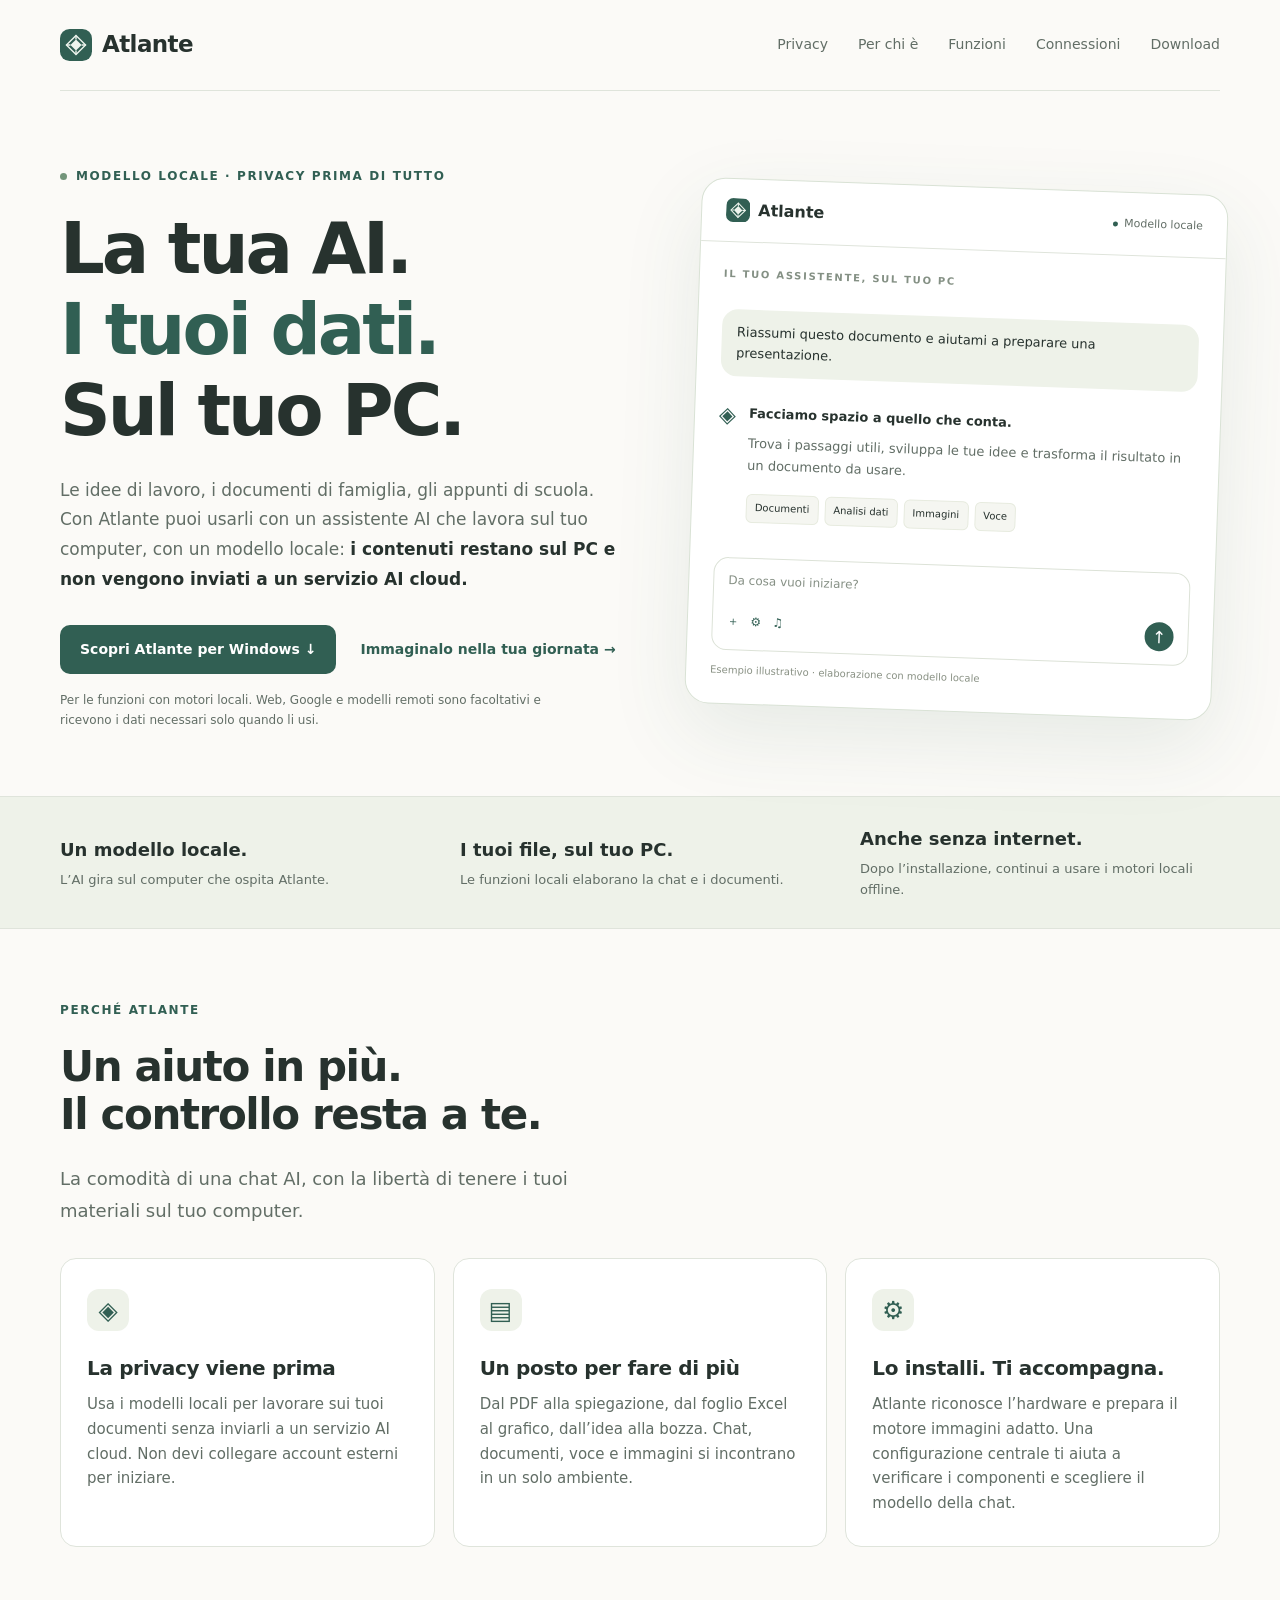
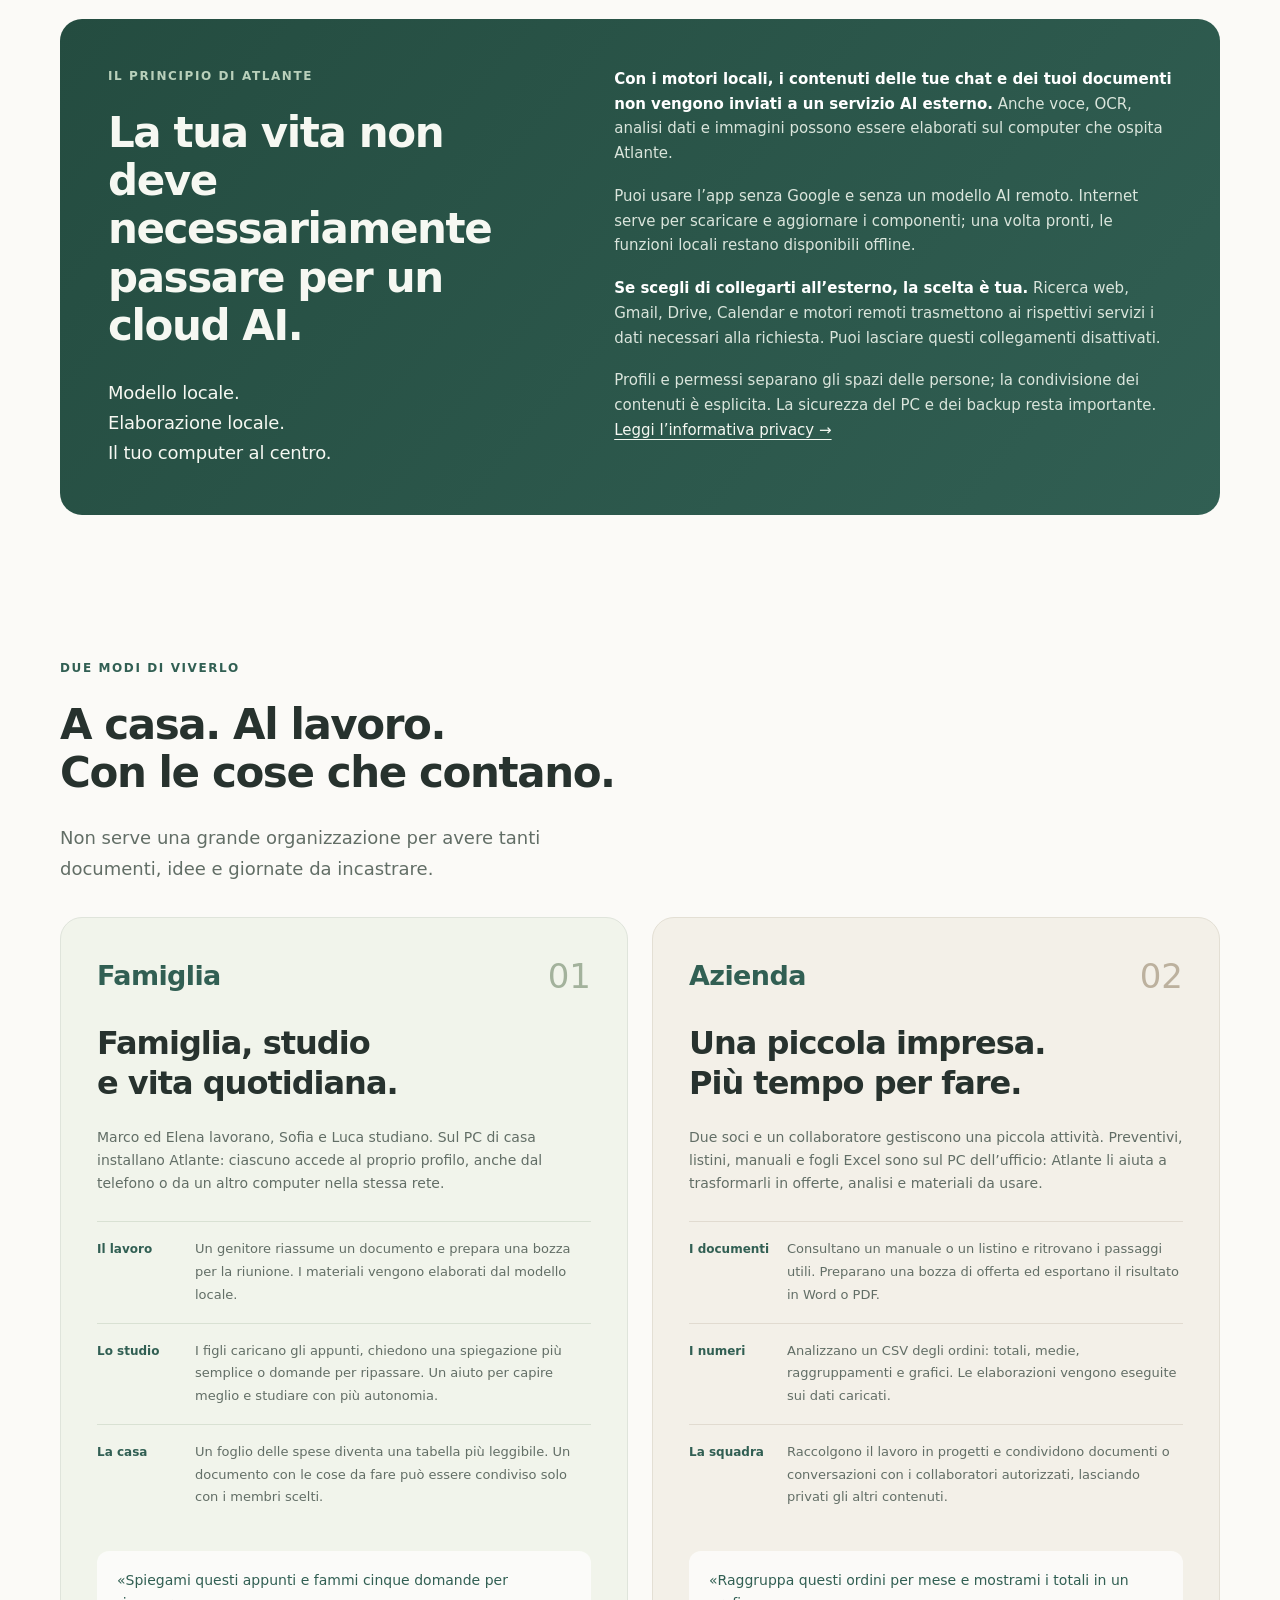
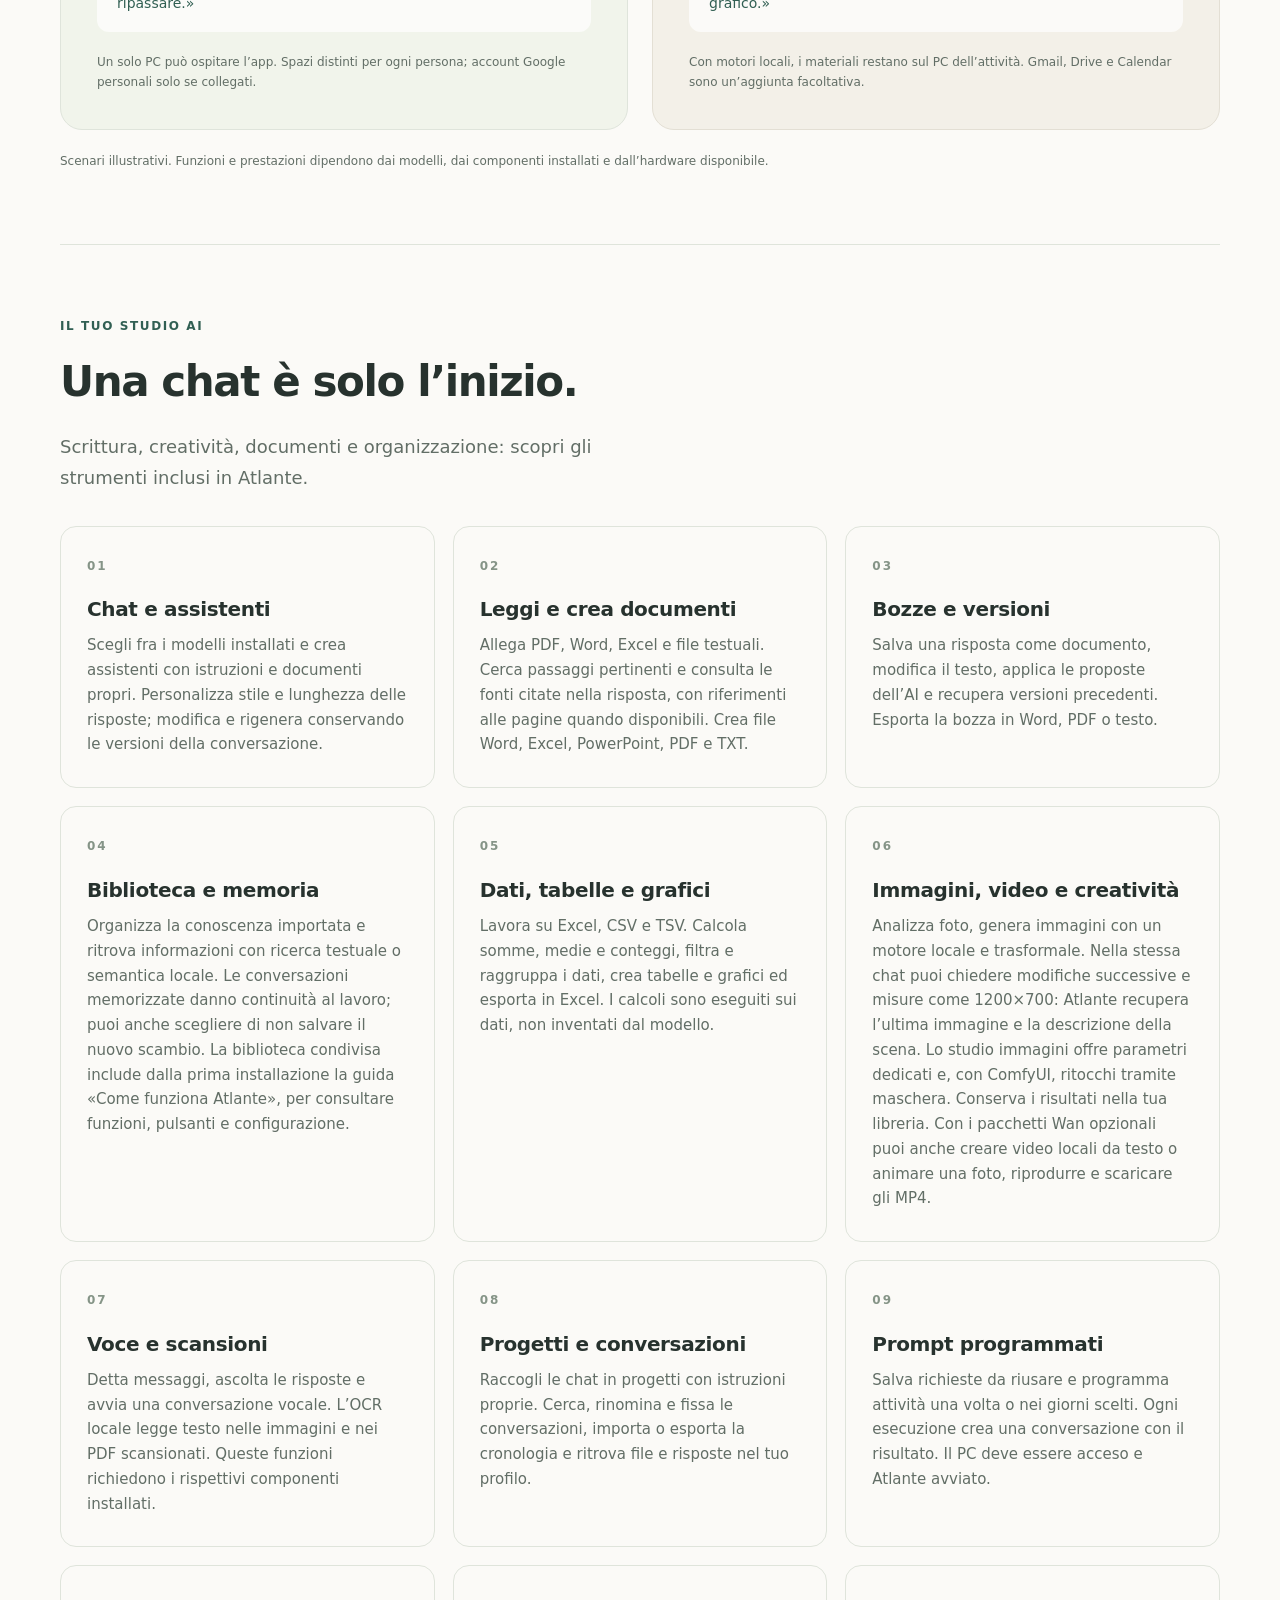
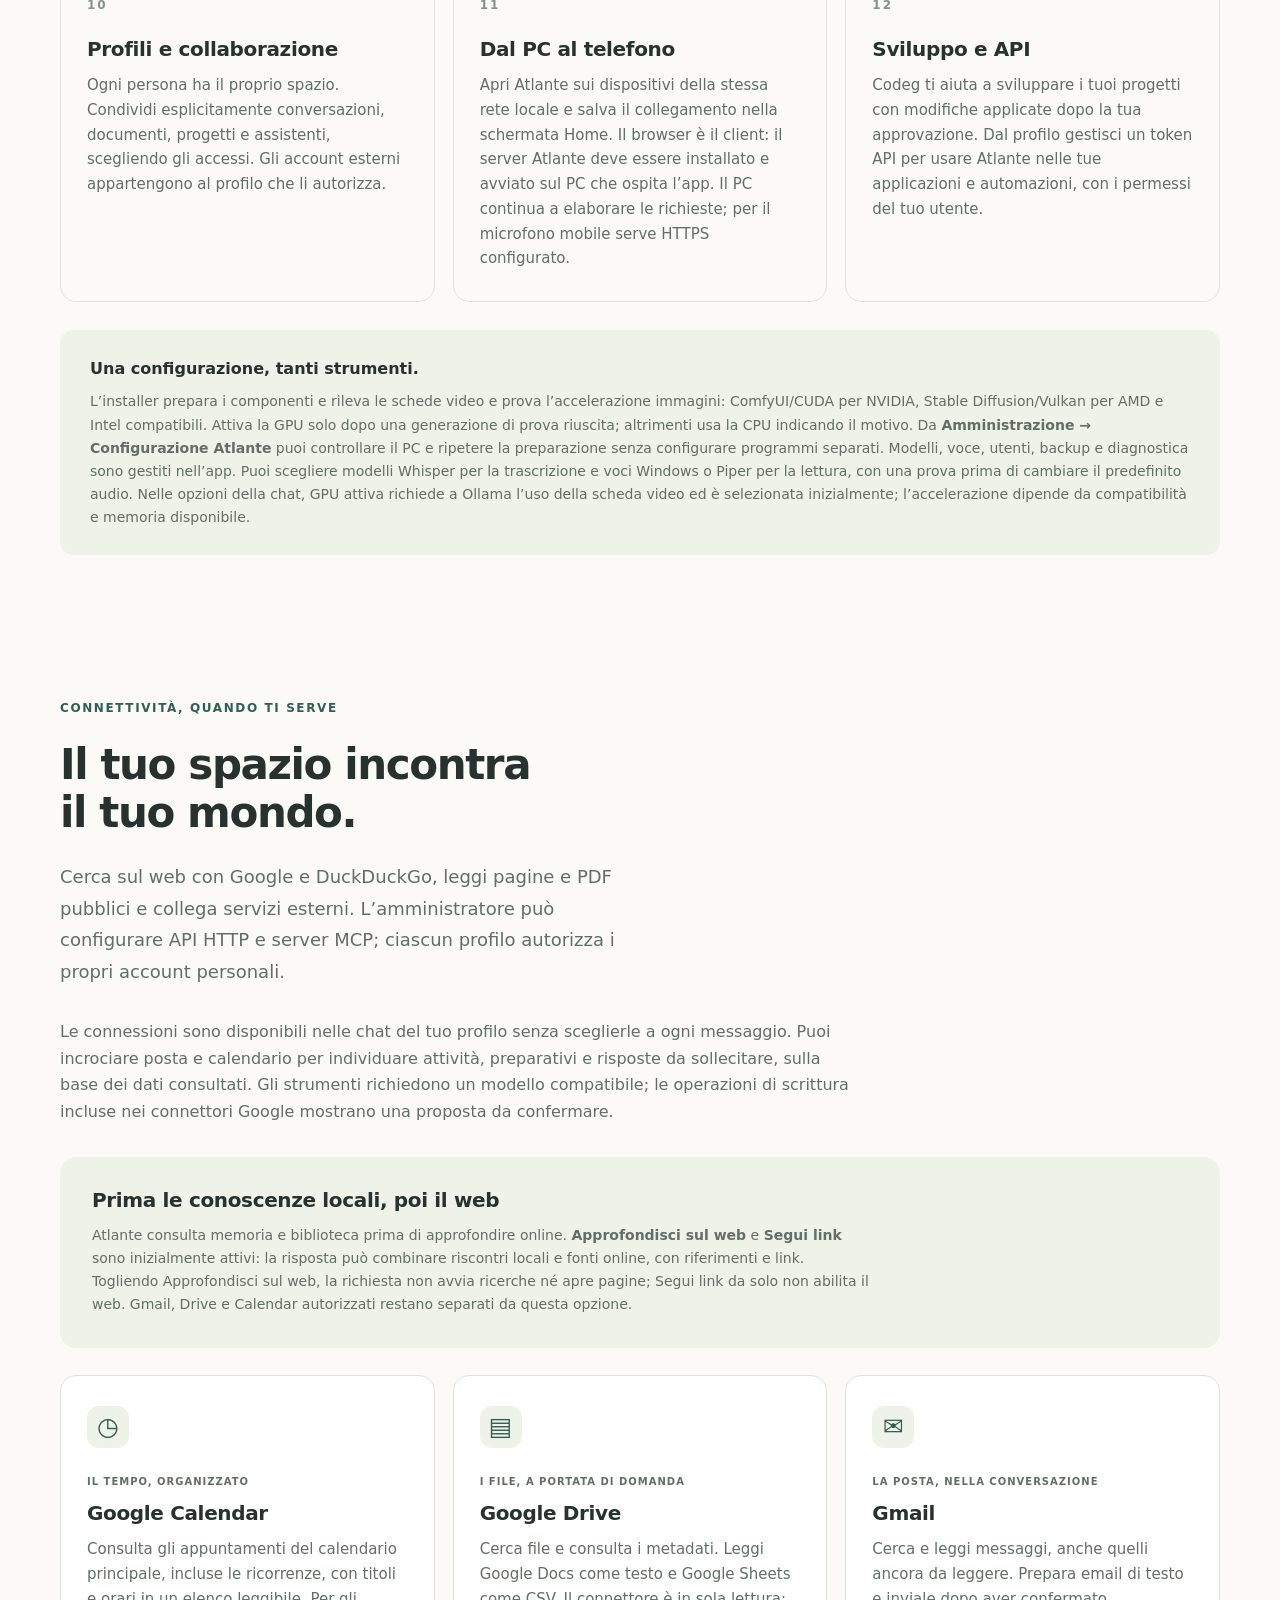
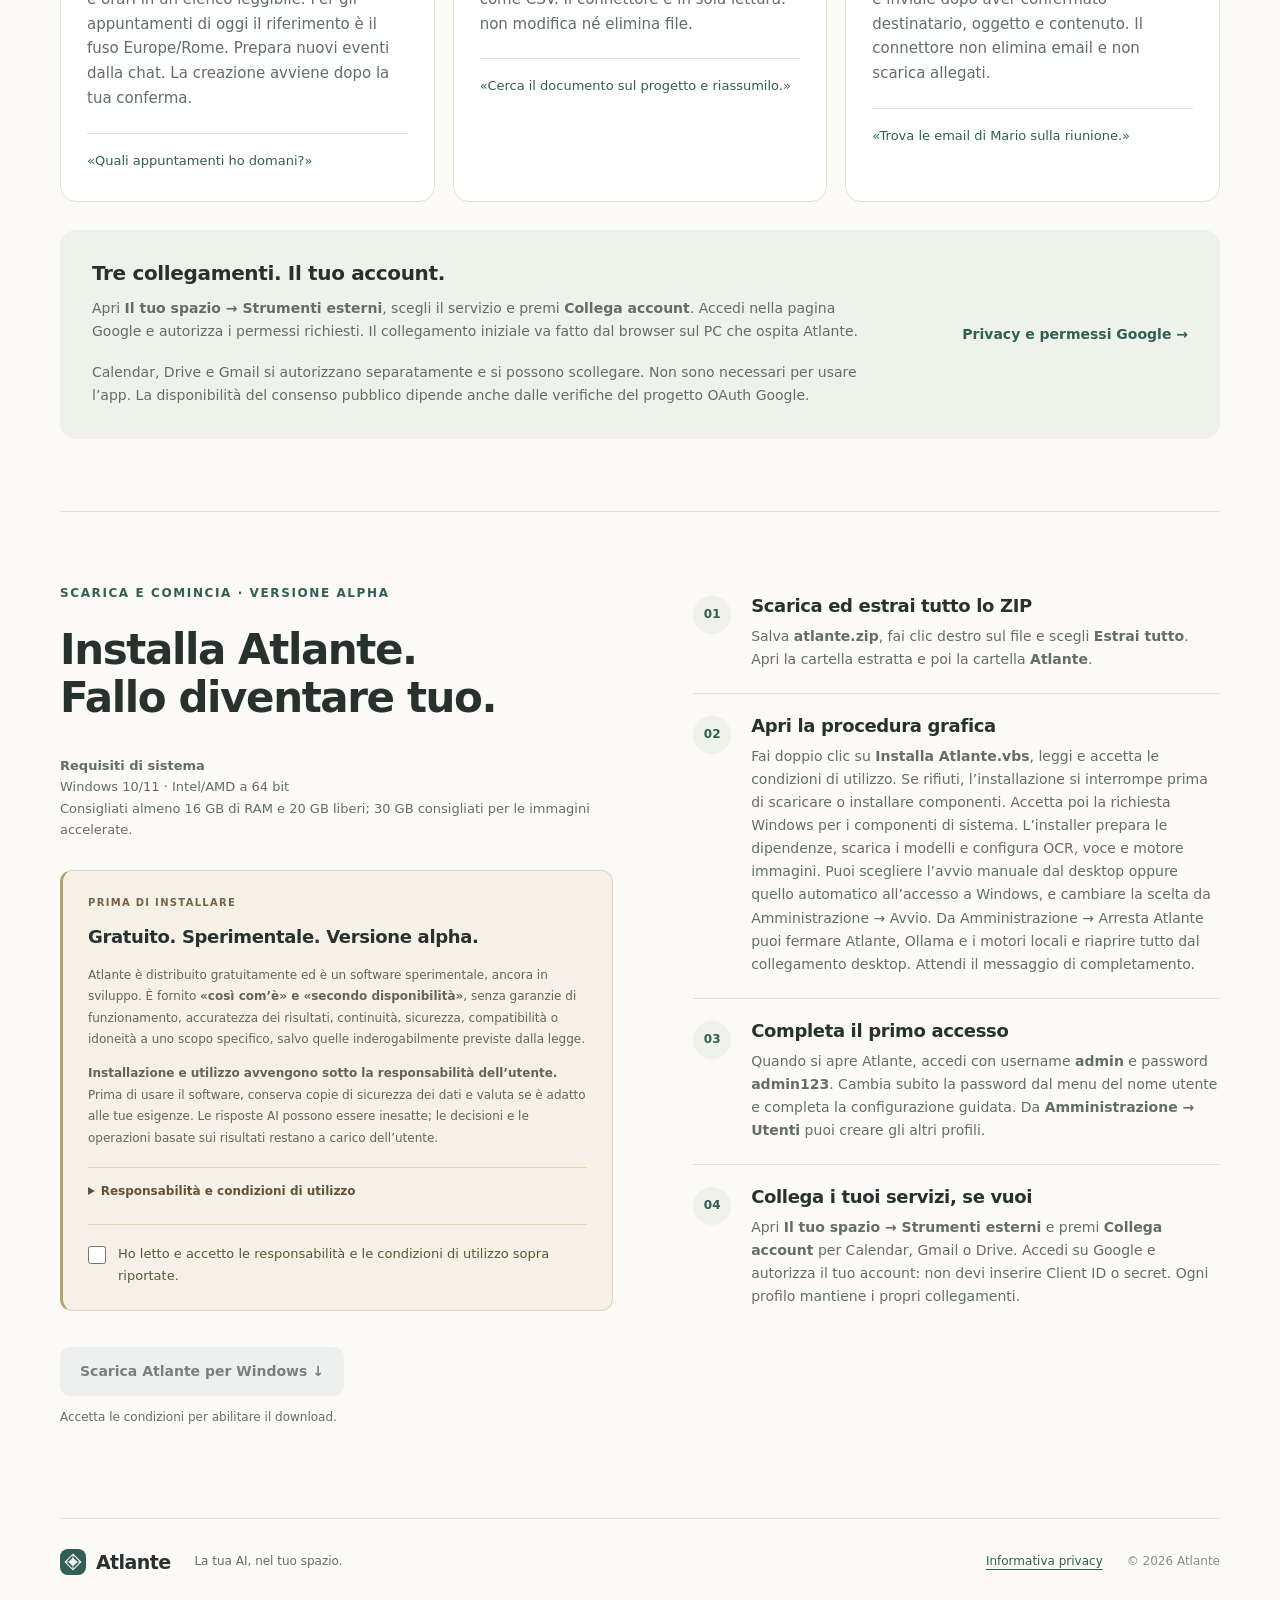
==== index.html @ e5a583cd "corrette frasi" ====
<!doctype html>
<html lang="it"><head><meta charset="utf-8"><meta name="viewport" content="width=device-width,initial-scale=1"><meta name="description" content="Atlante: la tua AI locale, con la privacy al primo posto. Documenti, studio e lavoro sul tuo PC, per la famiglia e la microimpresa. Scarica la versione alpha per Windows."><meta name="theme-color" content="#315f53"><title>Atlante — AI locale. Privacy prima di tutto.</title><link rel="icon" href="assets/mark.svg" type="image/svg+xml"><link rel="stylesheet" href="assets/style.css"><link rel="stylesheet" href="assets/landing.css"></head>
<body><a class="skip" href="#contenuto">Vai al contenuto</a>
<header class="header wrap landing-header"><a class="brand" href="index.html"><img src="assets/mark.svg" alt="" width="32" height="32">Atlante</a><nav aria-label="Navigazione principale"><a href="#locale">Privacy</a><a href="#quotidiano">Per chi è</a><a href="#funzioni">Funzioni</a><a href="#connessioni">Connessioni</a><a href="#inizia">Download</a></nav></header>
<main id="contenuto">
<section class="hero wrap privacy-hero"><div><p class="eyebrow"><span class="dot"></span> Modello locale · Privacy prima di tutto</p><h1>La tua AI.<br><span>I tuoi dati.</span><br>Sul tuo PC.</h1><p class="lead">Le idee di lavoro, i documenti di famiglia, gli appunti di scuola. Con Atlante puoi usarli con un assistente AI che lavora sul tuo computer, con un modello locale: <strong>i contenuti restano sul PC e non vengono inviati a un servizio AI cloud.</strong></p><div class="actions"><a class="button" href="#inizia">Scopri Atlante per Windows ↓</a><a class="text-link" href="#quotidiano">Immaginalo nella tua giornata →</a></div><p class="hero-note">Per le funzioni con motori locali. Web, Google e modelli remoti sono facoltativi e ricevono i dati necessari solo quando li usi.</p></div><div class="preview" aria-label="Esempio illustrativo della schermata di chat di Atlante"><div class="preview-head"><span class="preview-brand"><img src="assets/mark.svg" alt="" width="24" height="24"> Atlante</span><span class="local"><i></i> Modello locale</span></div><div class="preview-body"><p class="preview-label">IL TUO ASSISTENTE, SUL TUO PC</p><div class="preview-user">Riassumi questo documento e aiutami a preparare una presentazione.</div><div class="preview-answer"><span class="answer-mark" aria-hidden="true">◈</span><div><strong>Facciamo spazio a quello che conta.</strong><p>Trova i passaggi utili, sviluppa le tue idee e trasforma il risultato in un documento da usare.</p><div class="preview-tags"><span>Documenti</span><span>Analisi dati</span><span>Immagini</span><span>Voce</span></div></div></div><div class="preview-composer"><span>Da cosa vuoi iniziare?</span><div><span aria-hidden="true">＋ &nbsp; ⚙ &nbsp; ♫</span><span class="preview-send" aria-hidden="true">↑</span></div></div><p class="preview-caption">Esempio illustrativo · elaborazione con modello locale</p></div></div></section>
<section class="intro-strip privacy-strip"><div class="wrap"><div><strong>Un modello locale.</strong><p>L’AI gira sul computer che ospita Atlante.</p></div><div><strong>I tuoi file, sul tuo PC.</strong><p>Le funzioni locali elaborano la chat e i documenti.</p></div><div><strong>Anche senza internet.</strong><p>Dopo l’installazione, continui a usare i motori locali offline.</p></div></div></section>
<section id="perche" class="section wrap"><div class="section-heading"><p class="eyebrow">Perché Atlante</p><h2>Un aiuto in più.<br>Il controllo resta a te.</h2><p class="lead">La comodità di una chat AI, con la libertà di tenere i tuoi materiali sul tuo computer.</p></div><div class="cards"><article class="card"><span class="card-icon" aria-hidden="true">◈</span><h3>La privacy viene prima</h3><p>Usa i modelli locali per lavorare sui tuoi documenti senza inviarli a un servizio AI cloud. Non devi collegare account esterni per iniziare.</p></article><article class="card"><span class="card-icon" aria-hidden="true">▤</span><h3>Un posto per fare di più</h3><p>Dal PDF alla spiegazione, dal foglio Excel al grafico, dall’idea alla bozza. Chat, documenti, voce e immagini si incontrano in un solo ambiente.</p></article><article class="card"><span class="card-icon" aria-hidden="true">⚙</span><h3>Lo installi. Ti accompagna.</h3><p>Atlante riconosce l’hardware e prepara il motore immagini adatto. Una configurazione centrale ti aiuta a verificare i componenti e scegliere il modello della chat.</p></article></div></section>
<section id="locale" class="section wrap privacy-section"><div class="how-panel"><div><p class="eyebrow">Il principio di Atlante</p><h2>La tua vita non deve necessariamente passare per un cloud AI.</h2><p class="privacy-manifesto">Modello locale.<br>Elaborazione locale.<br>Il tuo computer al centro.</p></div><div><p><strong>Con i motori locali, i contenuti delle tue chat e dei tuoi documenti non vengono inviati a un servizio AI esterno.</strong> Anche voce, OCR, analisi dati e immagini possono essere elaborati sul computer che ospita Atlante.</p><p>Puoi usare l’app senza Google e senza un modello AI remoto. Internet serve per scaricare e aggiornare i componenti; una volta pronti, le funzioni locali restano disponibili offline.</p><p><strong>Se scegli di collegarti all’esterno, la scelta è tua.</strong> Ricerca web, Gmail, Drive, Calendar e motori remoti trasmettono ai rispettivi servizi i dati necessari alla richiesta. Puoi lasciare questi collegamenti disattivati.</p><p>Profili e permessi separano gli spazi delle persone; la condivisione dei contenuti è esplicita. La sicurezza del PC e dei backup resta importante. <a href="privacy.html">Leggi l’informativa privacy →</a></p></div></div></section>
<section id="quotidiano" class="section wrap use-cases"><div class="section-heading"><p class="eyebrow">Due modi di viverlo</p><h2>A casa. Al lavoro.<br>Con le cose che contano.</h2><p class="lead">Non serve una grande organizzazione per avere tanti documenti, idee e giornate da incastrare.</p></div><div class="story-grid"><article class="story-card family-story"><div class="story-top"><span class="story-label">Famiglia</span><span class="story-number" aria-hidden="true">01</span></div><h3>Famiglia, studio<br>e vita quotidiana.</h3><p>Marco ed Elena lavorano, Sofia e Luca studiano. Sul PC di casa installano Atlante: ciascuno accede al proprio profilo, anche dal telefono o da un altro computer nella stessa rete.</p><ol class="story-steps"><li><span>Il lavoro</span><p>Un genitore riassume un documento e prepara una bozza per la riunione. I materiali vengono elaborati dal modello locale.</p></li><li><span>Lo studio</span><p>I figli caricano gli appunti, chiedono una spiegazione più semplice o domande per ripassare. Un aiuto per capire meglio e studiare con più autonomia.</p></li><li><span>La casa</span><p>Un foglio delle spese diventa una tabella più leggibile. Un documento con le cose da fare può essere condiviso solo con i membri scelti.</p></li></ol><div class="story-prompt">«Spiegami questi appunti e fammi cinque domande per ripassare.»</div><p class="story-footnote">Un solo PC può ospitare l’app. Spazi distinti per ogni persona; account Google personali solo se collegati.</p></article><article class="story-card business-story"><div class="story-top"><span class="story-label">Azienda</span><span class="story-number" aria-hidden="true">02</span></div><h3>Una piccola impresa.<br>Più tempo per fare.</h3><p>Due soci e un collaboratore gestiscono una piccola attività. Preventivi, listini, manuali e fogli Excel sono sul PC dell’ufficio: Atlante li aiuta a trasformarli in offerte, analisi e materiali da usare.</p><ol class="story-steps"><li><span>I documenti</span><p>Consultano un manuale o un listino e ritrovano i passaggi utili. Preparano una bozza di offerta ed esportano il risultato in Word o PDF.</p></li><li><span>I numeri</span><p>Analizzano un CSV degli ordini: totali, medie, raggruppamenti e grafici. Le elaborazioni vengono eseguite sui dati caricati.</p></li><li><span>La squadra</span><p>Raccolgono il lavoro in progetti e condividono documenti o conversazioni con i collaboratori autorizzati, lasciando privati gli altri contenuti.</p></li></ol><div class="story-prompt">«Raggruppa questi ordini per mese e mostrami i totali in un grafico.»</div><p class="story-footnote">Con motori locali, i materiali restano sul PC dell’attività. Gmail, Drive e Calendar sono un’aggiunta facoltativa.</p></article></div><p class="use-case-note">Scenari illustrativi. Funzioni e prestazioni dipendono dai modelli, dai componenti installati e dall’hardware disponibile.</p></section>
<section id="funzioni" class="section wrap feature-section"><div class="section-heading"><p class="eyebrow">Il tuo studio AI</p><h2>Una chat è solo l’inizio.</h2><p class="lead">Scrittura, creatività, documenti e organizzazione: scopri gli strumenti inclusi in Atlante.</p></div><div class="cards feature-grid">
<article class="card"><span class="feature-number">01</span><h3>Chat e assistenti</h3><p>Scegli fra i modelli installati e crea assistenti con istruzioni e documenti propri. Personalizza stile e lunghezza delle risposte; modifica e rigenera conservando le versioni della conversazione.</p></article>
<article class="card"><span class="feature-number">02</span><h3>Leggi e crea documenti</h3><p>Allega PDF, Word, Excel e file testuali. Cerca passaggi pertinenti e consulta le fonti citate nella risposta, con riferimenti alle pagine quando disponibili. Crea file Word, Excel, PowerPoint, PDF e TXT.</p></article>
<article class="card"><span class="feature-number">03</span><h3>Bozze e versioni</h3><p>Salva una risposta come documento, modifica il testo, applica le proposte dell’AI e recupera versioni precedenti. Esporta la bozza in Word, PDF o testo.</p></article>
<article class="card"><span class="feature-number">04</span><h3>Biblioteca e memoria</h3><p>Organizza la conoscenza importata e ritrova informazioni con ricerca testuale o semantica locale. Le conversazioni memorizzate danno continuità al lavoro; puoi anche scegliere di non salvare il nuovo scambio. La biblioteca condivisa include dalla prima installazione la guida «Come funziona Atlante», per consultare funzioni, pulsanti e configurazione.</p></article>
<article class="card"><span class="feature-number">05</span><h3>Dati, tabelle e grafici</h3><p>Lavora su Excel, CSV e TSV. Calcola somme, medie e conteggi, filtra e raggruppa i dati, crea tabelle e grafici ed esporta in Excel. I calcoli sono eseguiti sui dati, non inventati dal modello.</p></article>
<article class="card"><span class="feature-number">06</span><h3>Immagini, video e creatività</h3><p>Analizza foto, genera immagini con un motore locale e trasformale. Nella stessa chat puoi chiedere modifiche successive e misure come 1200×700: Atlante recupera l’ultima immagine e la descrizione della scena. Lo studio immagini offre parametri dedicati e, con ComfyUI, ritocchi tramite maschera. Conserva i risultati nella tua libreria. Con i pacchetti Wan opzionali puoi anche creare video locali da testo o animare una foto, riprodurre e scaricare gli MP4.</p></article>
<article class="card"><span class="feature-number">07</span><h3>Voce e scansioni</h3><p>Detta messaggi, ascolta le risposte e avvia una conversazione vocale. L’OCR locale legge testo nelle immagini e nei PDF scansionati. Queste funzioni richiedono i rispettivi componenti installati.</p></article>
<article class="card"><span class="feature-number">08</span><h3>Progetti e conversazioni</h3><p>Raccogli le chat in progetti con istruzioni proprie. Cerca, rinomina e fissa le conversazioni, importa o esporta la cronologia e ritrova file e risposte nel tuo profilo.</p></article>
<article class="card"><span class="feature-number">09</span><h3>Prompt programmati</h3><p>Salva richieste da riusare e programma attività una volta o nei giorni scelti. Ogni esecuzione crea una conversazione con il risultato. Il PC deve essere acceso e Atlante avviato.</p></article>
<article class="card"><span class="feature-number">10</span><h3>Profili e collaborazione</h3><p>Ogni persona ha il proprio spazio. Condividi esplicitamente conversazioni, documenti, progetti e assistenti, scegliendo gli accessi. Gli account esterni appartengono al profilo che li autorizza.</p></article>
<article class="card"><span class="feature-number">11</span><h3>Dal PC al telefono</h3><p>Apri Atlante sui dispositivi della stessa rete locale e salva il collegamento nella schermata Home. Il browser è il client: il server Atlante deve essere installato e avviato sul PC che ospita l’app. Il PC continua a elaborare le richieste; per il microfono mobile serve HTTPS configurato.</p></article>
<article class="card"><span class="feature-number">12</span><h3>Sviluppo e API</h3><p>Codeg ti aiuta a sviluppare i tuoi progetti con modifiche applicate dopo la tua approvazione. Dal profilo gestisci un token API per usare Atlante nelle tue applicazioni e automazioni, con i permessi del tuo utente.</p></article>
</div><div class="feature-note"><strong>Una configurazione, tanti strumenti.</strong><p>L’installer prepara i componenti e rileva le schede video e prova l’accelerazione immagini: ComfyUI/CUDA per NVIDIA, Stable Diffusion/Vulkan per AMD e Intel compatibili. Attiva la GPU solo dopo una generazione di prova riuscita; altrimenti usa la CPU indicando il motivo. Da <strong>Amministrazione → Configurazione Atlante</strong> puoi controllare il PC e ripetere la preparazione senza configurare programmi separati. Modelli, voce, utenti, backup e diagnostica sono gestiti nell’app. Puoi scegliere modelli Whisper per la trascrizione e voci Windows o Piper per la lettura, con una prova prima di cambiare il predefinito audio. Nelle opzioni della chat, GPU attiva richiede a Ollama l’uso della scheda video ed è selezionata inizialmente; l’accelerazione dipende da compatibilità e memoria disponibile.</p></div></section>

<section id="connessioni" class="section wrap"><div class="section-heading"><p class="eyebrow">Connettività, quando ti serve</p><h2>Il tuo spazio incontra<br>il tuo mondo.</h2><p class="lead">Cerca sul web con Google e DuckDuckGo, leggi pagine e PDF pubblici e collega servizi esterni. L’amministratore può configurare API HTTP e server MCP; ciascun profilo autorizza i propri account personali.</p></div><p class="connection-intro">Le connessioni sono disponibili nelle chat del tuo profilo senza sceglierle a ogni messaggio. Puoi incrociare posta e calendario per individuare attività, preparativi e risposte da sollecitare, sulla base dei dati consultati. Gli strumenti richiedono un modello compatibile; le operazioni di scrittura incluse nei connettori Google mostrano una proposta da confermare.</p><div class="connect-panel"><div><h3>Prima le conoscenze locali, poi il web</h3><p>Atlante consulta memoria e biblioteca prima di approfondire online. <strong>Approfondisci sul web</strong> e <strong>Segui link</strong> sono inizialmente attivi: la risposta può combinare riscontri locali e fonti online, con riferimenti e link. Togliendo Approfondisci sul web, la richiesta non avvia ricerche né apre pagine; Segui link da solo non abilita il web. Gmail, Drive e Calendar autorizzati restano separati da questa opzione.</p></div></div>
<br/>

<div id="google" class="cards google-cards">
<article id="calendar" class="card"><span class="card-icon" aria-hidden="true">◷</span><p class="eyebrow">Il tempo, organizzato</p><h3>Google Calendar</h3><p>Consulta gli appuntamenti del calendario principale, incluse le ricorrenze, con titoli e orari in un elenco leggibile. Per gli appuntamenti di oggi il riferimento è il fuso Europe/Rome. Prepara nuovi eventi dalla chat. La creazione avviene dopo la tua conferma.</p><div class="example">«Quali appuntamenti ho domani?»</div></article>
<article class="card"><span class="card-icon" aria-hidden="true">▤</span><p class="eyebrow">I file, a portata di domanda</p><h3>Google Drive</h3><p>Cerca file e consulta i metadati. Leggi Google Docs come testo e Google Sheets come CSV. Il connettore è in sola lettura: non modifica né elimina file.</p><div class="example">«Cerca il documento sul progetto e riassumilo.»</div></article>
<article class="card"><span class="card-icon" aria-hidden="true">✉</span><p class="eyebrow">La posta, nella conversazione</p><h3>Gmail</h3><p>Cerca e leggi messaggi, anche quelli ancora da leggere. Prepara email di testo e inviale dopo aver confermato destinatario, oggetto e contenuto. Il connettore non elimina email e non scarica allegati.</p><div class="example">«Trova le email di Mario sulla riunione.»</div></article>
</div><div class="connect-panel"><div><h3>Tre collegamenti. Il tuo account.</h3><p>Apri <strong>Il tuo spazio → Strumenti esterni</strong>, scegli il servizio e premi <strong>Collega account</strong>. Accedi nella pagina Google e autorizza i permessi richiesti. Il collegamento iniziale va fatto dal browser sul PC che ospita Atlante.</p><p>Calendar, Drive e Gmail si autorizzano separatamente e si possono scollegare. Non sono necessari per usare l’app. La disponibilità del consenso pubblico dipende anche dalle verifiche del progetto OAuth Google.</p></div><a class="text-link" href="privacy.html#google">Privacy e permessi Google →</a></div></section>
<section id="inizia" class="section wrap calendar-section"><div><p class="eyebrow">Scarica e comincia · Versione alpha</p><h2>Installa Atlante.<br>Fallo diventare tuo.</h2><p class="download-details"><strong>Requisiti di sistema</strong><br>Windows 10/11 · Intel/AMD a 64 bit<br>Consigliati almeno 16 GB di RAM e 20 GB liberi; 30 GB consigliati per le immagini accelerate.</p><aside class="alpha-notice" aria-labelledby="alpha-title"><p class="alpha-label">Prima di installare</p><h3 id="alpha-title">Gratuito. Sperimentale. Versione alpha.</h3><p>Atlante è distribuito gratuitamente ed è un software sperimentale, ancora in sviluppo. È fornito <strong>«così com’è» e «secondo disponibilità»</strong>, senza garanzie di funzionamento, accuratezza dei risultati, continuità, sicurezza, compatibilità o idoneità a uno scopo specifico, salvo quelle inderogabilmente previste dalla legge.</p><p><strong>Installazione e utilizzo avvengono sotto la responsabilità dell’utente.</strong> Prima di usare il software, conserva copie di sicurezza dei dati e valuta se è adatto alle tue esigenze. Le risposte AI possono essere inesatte; le decisioni e le operazioni basate sui risultati restano a carico dell’utente.</p><details class="alpha-details"><summary>Responsabilità e condizioni di utilizzo</summary><p><strong>Limitazione di responsabilità.</strong> Nella misura massima consentita dalla normativa applicabile, lo sviluppatore esclude ogni responsabilità per danni diretti o indiretti, perdita o corruzione di dati, mancati guadagni, interruzioni dell’attività, indisponibilità dei servizi o altre conseguenze derivanti dall’installazione, dall’uso o dall’impossibilità di utilizzare Atlante, dai risultati generati o dalle operazioni eseguite tramite i servizi collegati.</p><p><strong>Uso e supervisione.</strong> L’utente è responsabile della configurazione del proprio computer, della protezione degli accessi, dei backup, dei dati caricati, delle autorizzazioni concesse e della liceità degli utilizzi. Atlante non sostituisce un professionista e non è progettato per impieghi nei quali un errore possa compromettere la salute, l’incolumità o la sicurezza delle persone. Le operazioni su dati o account esterni devono essere autorizzate dall’utente avente diritto.</p><p><strong>Servizi e componenti esterni.</strong> Modelli AI, librerie e servizi di terzi sono soggetti alle rispettive licenze, condizioni e politiche. Lo sviluppatore non garantisce la loro disponibilità, correttezza o permanenza e non controlla modifiche, limitazioni o interruzioni introdotte dai rispettivi fornitori.</p><p><strong>Assistenza e aggiornamenti.</strong> La distribuzione gratuita non comporta un impegno contrattuale a fornire assistenza, manutenzione, aggiornamenti, correzioni entro termini determinati o continuità del progetto, salvo diverso accordo espresso. Non viene garantita la compatibilità delle versioni future con installazioni, configurazioni o dati precedenti.</p><p><strong>Limiti inderogabili.</strong> Le presenti esclusioni non si applicano ai casi di dolo o colpa grave dello sviluppatore, né alle responsabilità, alle garanzie e ai diritti che la legge applicabile non consente di escludere o limitare. L’eventuale inefficacia di una disposizione non estende le esclusioni oltre quanto consentito dalla legge.</p></details><label class="download-consent" for="accept-download"><input type="checkbox" id="accept-download"><span>Ho letto e accetto le responsabilità e le condizioni di utilizzo sopra riportate.</span></label></aside><div class="download-action"><a id="download-atlante" class="button" role="button" aria-disabled="true" tabindex="-1" download="atlante.zip" aria-describedby="download-hint">Scarica Atlante per Windows ↓</a><p id="download-hint" class="download-hint">Accetta le condizioni per abilitare il download.</p><noscript><p>Per abilitare il download, attiva JavaScript nel browser.</p></noscript></div></div><ol class="steps"><li><span>01</span><div><h3>Scarica ed estrai tutto lo ZIP</h3><p>Salva <strong>atlante.zip</strong>, fai clic destro sul file e scegli <strong>Estrai tutto</strong>. Apri la cartella estratta e poi la cartella <strong>Atlante</strong>.</p></div></li><li><span>02</span><div><h3>Apri la procedura grafica</h3><p>Fai doppio clic su <strong>Installa Atlante.vbs</strong>, leggi e accetta le condizioni di utilizzo. Se rifiuti, l’installazione si interrompe prima di scaricare o installare componenti. Accetta poi la richiesta Windows per i componenti di sistema. L’installer prepara le dipendenze, scarica i modelli e configura OCR, voce e motore immagini. Puoi scegliere l’avvio manuale dal desktop oppure quello automatico all’accesso a Windows, e cambiare la scelta da Amministrazione → Avvio. Da Amministrazione → Arresta Atlante puoi fermare Atlante, Ollama e i motori locali e riaprire tutto dal collegamento desktop. Attendi il messaggio di completamento.</p></div></li><li><span>03</span><div><h3>Completa il primo accesso</h3><p>Quando si apre Atlante, accedi con username <strong>admin</strong> e password <strong>admin123</strong>. Cambia subito la password dal menu del nome utente e completa la configurazione guidata. Da <strong>Amministrazione → Utenti</strong> puoi creare gli altri profili.</p></div></li><li><span>04</span><div><h3>Collega i tuoi servizi, se vuoi</h3><p>Apri <strong>Il tuo spazio → Strumenti esterni</strong> e premi <strong>Collega account</strong> per Calendar, Gmail o Drive. Accedi su Google e autorizza il tuo account: non devi inserire Client ID o secret. Ogni profilo mantiene i propri collegamenti.</p></div></li></ol></section>

</main><footer class="footer wrap"><a class="brand" href="index.html"><img src="assets/mark.svg" alt="" width="26" height="26">Atlante</a><p>La tua AI, nel tuo spazio.</p><a href="privacy.html">Informativa privacy</a><span>© 2026 Atlante</span></footer>
<script data-goatcounter="https://ggarofalo.goatcounter.com/count" async src="//gc.zgo.at/count.js"></script>
<script src="assets/download.js"></script>
</body></html>
---- assets/style.css ----
:root{color-scheme:light;--bg:#fbfaf7;--ink:#27322e;--muted:#626e66;--green:#315f53;--line:#dfe4db;--soft:#eef2e9;--white:#fff;--font:Segoe UI,system-ui,-apple-system,BlinkMacSystemFont,sans-serif}*{box-sizing:border-box}html{scroll-behavior:smooth;scroll-padding-top:24px}body{margin:0;background:var(--bg);color:var(--ink);font-family:var(--font);font-size:16px;line-height:1.65}a{color:var(--green);text-underline-offset:4px}img{max-width:100%;display:block}.wrap{width:min(1160px,calc(100% - 64px));margin-inline:auto}.header{display:flex;align-items:center;justify-content:space-between;gap:24px;padding-block:26px;border-bottom:1px solid var(--line)}.brand{display:inline-flex;align-items:center;gap:10px;color:var(--ink);font-size:23px;font-weight:650;text-decoration:none;letter-spacing:-.6px}.header nav{display:flex;align-items:center;gap:30px;flex-wrap:wrap}.header nav a{font-size:14px;text-decoration:none;color:var(--muted);padding:4px 0}.header nav a:hover,.header nav a[aria-current]{color:var(--green);text-decoration:underline}.skip{position:absolute;left:16px;top:-80px;z-index:10;padding:12px 18px;background:var(--green);color:white;border-radius:8px}.skip:focus{top:12px}a:focus-visible,button:focus-visible{outline:3px solid #8aac91;outline-offset:5px}h1,h2,h3,p{margin-top:0}h1,h2,h3{line-height:1.15}h1{font-size:clamp(42px,5.2vw,64px);font-weight:550;letter-spacing:-2.8px;margin-bottom:24px}h2{font-size:clamp(30px,3.4vw,42px);font-weight:550;letter-spacing:-1.4px;margin-bottom:24px}h3{font-size:20px;font-weight:600;letter-spacing:-.35px;margin-bottom:12px}p{margin-bottom:18px}.eyebrow{display:flex;align-items:center;gap:9px;font-size:12px;text-transform:uppercase;letter-spacing:1.6px;font-weight:650;color:var(--green);margin-bottom:22px}.dot{width:7px;height:7px;background:#73957a;border-radius:50%}.hero{display:grid;grid-template-columns:1.08fr 1fr;gap:54px;align-items:center;padding-block:88px 82px}.lead{font-size:18px;line-height:1.75;color:var(--muted);max-width:560px}.actions{display:flex;align-items:center;flex-wrap:wrap;gap:16px 24px;margin-block:30px 16px}.button{display:inline-flex;align-items:center;justify-content:center;gap:16px;min-height:48px;padding:13px 20px;border-radius:10px;background:var(--green);color:white;text-decoration:none;font-size:14px;font-weight:600;transition:background .16s}.button:hover{background:#23493e}.text-link{font-size:14px;font-weight:600;text-decoration:none;display:inline-flex;align-items:center;gap:9px;min-height:36px}.text-link:hover{text-decoration:underline}.hero-note{font-size:13px;color:var(--muted);margin-bottom:0}.preview{background:white;border:1px solid #d9e2d5;border-radius:24px;overflow:hidden;box-shadow:0 24px 70px #315f5312;transform:rotate(1deg)}.preview-head{display:flex;align-items:center;justify-content:space-between;padding:18px 24px;border-bottom:1px solid var(--line)}.preview-brand{font-size:16px;font-weight:600}.local{font-size:11px;color:var(--muted);display:flex;align-items:center;gap:6px}.local i{width:5px;height:5px;background:var(--green);border-radius:50%}.preview-body{padding:24px}.preview-label{font-size:10px;font-weight:600;letter-spacing:1.7px;color:#849084;margin-bottom:26px}.preview-user{width:fit-content;margin-left:auto;border-radius:16px;background:#eef2e9;padding:12px 15px;font-size:13px}.preview-answer{display:flex;gap:13px;margin:26px 0 35px;font-size:13px}.answer-mark{font-size:22px;line-height:1.2;color:var(--green)}.preview-answer strong{font-weight:600}.preview-answer p{margin-top:9px;color:var(--muted)}.preview-tags{display:flex;flex-wrap:wrap;gap:6px}.preview-tags span{padding:5px 8px;background:#f5f6f1;border:1px solid #e7ebdf;border-radius:6px;font-size:10px}.preview-composer{border:1px solid #dce2d7;border-radius:15px;padding:13px 14px;color:#869085;font-size:12px}.preview-composer>div{display:flex;align-items:center;justify-content:space-between;margin-top:17px;color:var(--green)}.preview-send{display:grid;place-items:center;background:var(--green);color:white;border-radius:50%;width:29px;height:29px;font-size:17px}.preview-caption{font-size:10px;margin:12px 0 0;color:#899184}.intro-strip{background:var(--soft);border-block:1px solid var(--line)}.intro-strip>.wrap{display:grid;grid-template-columns:1fr 1fr;gap:64px;padding-block:30px;align-items:center}.intro-strip p{margin:0;font-size:15px;color:var(--muted)}.intro-strip p:first-child{font-size:21px;line-height:1.5;color:var(--ink)}.intro-strip strong{font-weight:550}.section{padding-block:72px}.section-heading{max-width:650px;margin-bottom:32px}.cards{display:grid;grid-template-columns:repeat(3,1fr);gap:18px}.card{background:white;border:1px solid var(--line);border-radius:16px;padding:30px 26px}.card-icon{display:grid;place-items:center;width:42px;height:42px;background:var(--soft);color:var(--green);border-radius:12px;font-size:25px;margin-bottom:26px}.card p{font-size:15px;color:var(--muted);margin-bottom:0}.calendar-section{display:grid;grid-template-columns:1.05fr 1fr;gap:80px;border-top:1px solid var(--line)}.calendar-section>div>p:not(.eyebrow){color:var(--muted)}.steps{margin:12px 0 0;padding:0;list-style:none}.steps li{display:flex;gap:20px;padding:22px 0;border-bottom:1px solid var(--line)}.steps li:first-child{padding-top:0}.steps li:last-child{border-bottom:0}.steps li>span{flex:none;display:grid;place-items:center;align-self:flex-start;width:38px;height:38px;border-radius:50%;background:var(--soft);color:var(--green);font-size:12px;font-weight:600}.steps h3{font-size:18px;margin-bottom:8px}.steps p{font-size:14px;color:var(--muted);margin:0}.how-panel{display:grid;grid-template-columns:1fr 1.25fr;gap:70px;background:var(--green);color:#f6f8f2;border-radius:22px;padding:45px}.how-panel .eyebrow{color:#b9d0bb}.how-panel p:not(.eyebrow){font-size:15px;color:#dae5dc}.how-panel p:last-child{margin-bottom:0}.contact-section{padding-top:30px}.contact-section>p:not(.eyebrow){color:var(--muted)}.contact-details{display:flex;flex-wrap:wrap;gap:18px 44px;margin:24px 0 30px}.contact-details div{min-width:0}.contact-details dt{font-size:12px;color:var(--muted);margin-bottom:5px}.contact-details dd{margin:0;font-size:14px;overflow-wrap:anywhere}.footer{display:flex;align-items:center;flex-wrap:wrap;gap:18px 24px;padding-block:28px;border-top:1px solid var(--line);font-size:12px;color:var(--muted)}.footer .brand{font-size:19px}.footer p{margin:0}.footer>a:not(.brand){margin-left:auto}.footer>span{color:#849084}.legal{max-width:840px;padding-block:64px 76px}.legal-heading h1{font-size:clamp(36px,5vw,54px);letter-spacing:-2px}.legal-heading .lead{max-width:700px}.updated{font-size:13px;color:var(--muted)}.legal-summary{padding:24px 28px;background:var(--soft);border:1px solid var(--line);border-radius:14px;margin:32px 0}.legal-summary p{font-size:15px;color:var(--muted);margin:8px 0 0}.contents{display:flex;flex-wrap:wrap;gap:8px 22px;border-bottom:1px solid var(--line);padding-bottom:24px;margin-bottom:36px}.contents a{font-size:13px}.legal section{padding-block:16px}.legal section h2{font-size:24px;letter-spacing:-.5px;margin-bottom:18px}.legal section p,.legal section li{font-size:15px;color:#536056;line-height:1.8}.legal section li{padding-left:5px;margin-bottom:14px}.legal code{font-family:Consolas,monospace;font-size:13px;overflow-wrap:anywhere;background:#eef2e9;border-radius:4px;padding:2px 5px}.legal a{overflow-wrap:anywhere}
@media(max-width:900px){.hero{gap:30px;padding-block:60px}.hero h1{font-size:48px}.hero .lead{font-size:16px}.calendar-section{gap:42px}.how-panel{gap:35px;padding:32px}.cards{gap:12px}.card{padding:25px 20px}}@media(max-width:700px){.wrap{width:calc(100% - 36px)}.header{align-items:flex-start;gap:20px;padding-block:20px}.header nav{gap:10px 18px;justify-content:flex-end;max-width:220px}.header nav a{font-size:12px}.brand{font-size:21px;gap:8px}.brand img{width:28px;height:28px}.hero{grid-template-columns:1fr;gap:40px;padding-block:48px}.hero h1{font-size:clamp(38px,9vw,52px);letter-spacing:-1.8px}.hero .lead{font-size:17px}.preview{transform:none;max-width:480px;width:100%;margin-inline:auto}.intro-strip>.wrap{grid-template-columns:1fr;gap:16px;padding-block:26px}.intro-strip p:first-child{font-size:19px}.section{padding-block:44px}.cards{grid-template-columns:1fr;gap:14px}.card{padding:24px}.card-icon{margin-bottom:18px}.calendar-section{grid-template-columns:1fr;gap:30px}.how-panel{grid-template-columns:1fr;gap:14px;padding:28px 24px;border-radius:16px}.contact-section{padding-top:10px}.footer{gap:14px 20px}.footer>a:not(.brand){margin-left:0}.footer p{width:calc(100% - 130px)}.legal{padding-block:42px}.legal-summary{padding:21px}.legal section h2{font-size:23px}.legal section p,.legal section li{font-size:15px}.contact-details{gap:18px}}@media(max-width:380px){.header nav{max-width:180px;gap:8px 14px}.preview-body{padding:20px}.preview-head{padding:16px 20px}.hero .actions{align-items:flex-start;flex-direction:column;gap:10px}.footer p{width:100%}.contact-details{flex-direction:column}}@media(prefers-reduced-motion:reduce){html{scroll-behavior:auto}*{transition:none!important}}
---- assets/landing.css ----
.feature-section{border-top:1px solid var(--line)}
.feature-grid .card{background:transparent}
.feature-number{display:block;color:#859487;font-size:12px;font-weight:650;letter-spacing:2px;margin-bottom:22px}
.feature-note{margin-top:28px;padding:26px 30px;background:var(--soft);border-radius:14px}
.feature-note p{font-size:14px;color:var(--muted);margin:8px 0 0}
.how-panel a{color:#f6f8f2}
.connection-intro{max-width:800px;color:var(--muted);margin-bottom:32px}
.google-cards .eyebrow{font-size:10px;letter-spacing:1px;margin-bottom:12px}
.example{font-size:13px;padding-top:16px;margin-top:22px;border-top:1px solid var(--line);color:var(--green)}
.connect-panel{display:flex;align-items:center;gap:40px;justify-content:space-between;margin-top:28px;padding:32px;background:var(--soft);border-radius:16px}
.connect-panel>div{max-width:780px}
.connect-panel p{font-size:14px;color:var(--muted)}
.connect-panel p:last-child{margin-bottom:0}
.connect-panel>a{flex-shrink:0}
.calendar-section .button{margin-top:12px}
.download-details{font-size:13px;margin-top:32px;color:var(--muted)}
.download-consent{display:flex;align-items:flex-start;gap:12px;margin-top:22px;padding-top:18px;border-top:1px solid #e0d4b9;font-size:13px;line-height:1.7;color:#625239;cursor:pointer}
.download-consent input{flex:0 0 auto;width:18px;height:18px;margin:3px 0 0;accent-color:var(--green);cursor:pointer}
.download-action{margin-top:24px}
.download-action .button[aria-disabled="true"]{background:#edf0ee;color:#78817b;box-shadow:none;cursor:not-allowed;transform:none}
.download-action .button:focus-visible,.download-consent input:focus-visible{outline:3px solid var(--green);outline-offset:4px}
.download-hint{font-size:12px;color:var(--muted);margin-top:12px}
.landing-header{position:sticky;top:0;z-index:20;background:var(--bg);box-shadow:0 0 0 100vmax var(--bg);clip-path:inset(0 -100vmax)}
html:has(.landing-header){scroll-padding-top:120px}
@media(max-width:700px){html:has(.landing-header){scroll-padding-top:150px}}
#inizia code{font-size:13px;overflow-wrap:anywhere}
@media(max-width:900px){.connect-panel{flex-direction:column;align-items:flex-start;gap:16px}}
@media(max-width:700px){.feature-note,.connect-panel{padding:24px}}
.privacy-hero{padding-block:76px 66px;gap:64px}
.privacy-hero h1{font-size:clamp(48px,5.5vw,74px);letter-spacing:-3px}
.privacy-hero h1 span{color:var(--green)}
.privacy-hero .lead{font-size:17px}
.privacy-hero .lead strong{font-weight:600;color:var(--ink)}
.privacy-hero .hero-note{max-width:530px;font-size:12px;line-height:1.7}
.privacy-hero .preview{transform:rotate(2deg);box-shadow:0 28px 80px #315f531a}
.preview-brand{display:flex;align-items:center;gap:8px}
@media(max-width:700px){.privacy-hero .preview{transform:none}}
.local-scene{position:relative;background:linear-gradient(150deg,#f1f5e9,#e6eee2);border:1px solid #cfdcc9;border-radius:26px;padding:24px;box-shadow:0 28px 80px #315f5312;overflow:hidden}
.scene-heading{display:flex;align-items:center;gap:10px;font-size:13px;font-weight:600}
.scene-status{margin-left:auto;display:flex;align-items:center;gap:5px;font-size:10px;font-weight:500;background:#fff9;border:1px solid #d5dfcf;border-radius:20px;padding:5px 9px}
.scene-status i{width:5px;height:5px;background:var(--green);border-radius:50%}
.scene-files{display:flex;justify-content:center;flex-wrap:wrap;gap:8px;margin-top:30px}
.scene-files span{font-size:10px;padding:8px 11px;border:1px solid #cbd8c4;border-radius:8px;background:#ffffffb3;transform:rotate(-3deg)}
.scene-files span:nth-child(2){transform:rotate(2deg)}
.scene-core{position:relative;display:flex;flex-direction:column;align-items:center;gap:5px;padding:38px 0 32px}
.scene-core img{position:relative;margin-bottom:14px}
.scene-core strong{font-size:23px;font-weight:550;letter-spacing:-.6px}
.scene-core>span:not(.scene-orbit){font-size:13px;color:var(--muted)}
.scene-orbit{position:absolute;width:166px;height:166px;top:1px;border:1px solid #c5d5bf;border-radius:50%;background:radial-gradient(circle,#fff8 0,#fff2 60%,transparent 70%)}
.scene-answer{position:relative;background:#fffc;border:1px solid #d5dfcf;border-radius:15px;padding:21px}
.scene-prompt{font-size:12px;color:var(--green)}
.scene-answer p{font-size:18px;line-height:1.5;letter-spacing:-.25px;margin:14px 0 18px}
.scene-badge{font-size:10px;color:var(--muted);display:block;padding-top:13px;border-top:1px solid var(--line)}
.scene-caption{font-size:10px;color:var(--muted);text-align:center;margin:16px 0 0}
.privacy-strip>.wrap{grid-template-columns:repeat(3,1fr);gap:40px;padding-block:27px}
.privacy-strip strong{display:block;font-size:18px;font-weight:550;margin-bottom:5px}
.privacy-strip p,.privacy-strip p:first-child{font-size:13px;color:var(--muted);line-height:1.6}
.privacy-section{padding-top:0}
.privacy-manifesto{font-size:18px!important;color:#f6f8f2!important;line-height:1.65;letter-spacing:-.2px;margin-top:28px}
.privacy-section .how-panel{background:linear-gradient(130deg,#244c40,#315f53);padding:48px;gap:60px}
.privacy-section .how-panel strong{font-weight:600;color:#fff}
.story-grid{display:grid;grid-template-columns:1fr 1fr;gap:24px}
.story-card{padding:36px;border:1px solid var(--line);border-radius:22px;background:#f1f4eb}
.business-story{background:#f3f0e8;border-color:#e3dfd4}
.story-top{display:flex;justify-content:space-between;align-items:center;gap:16px;margin-bottom:25px}
.story-label{font-size:27px;font-weight:600;letter-spacing:-.6px;color:var(--green)}
.story-number{font-size:34px;color:#a3b29c;font-weight:350;line-height:1}
.business-story .story-number{color:#bcb19e}
.story-card h3{font-size:clamp(25px,2.5vw,33px);font-weight:550;letter-spacing:-1px;line-height:1.25;margin-bottom:23px}
.story-card>p{font-size:14px;color:var(--muted)}
.story-steps{list-style:none;padding:0;margin:26px 0}
.story-steps li{display:grid;grid-template-columns:83px 1fr;gap:15px;padding-block:16px;border-top:1px solid #d9e1d3}
.business-story .story-steps li{border-color:#e1dbd0}
.story-steps li>span{font-size:12px;font-weight:600;color:var(--green);padding-top:2px}
.story-steps p{font-size:13px;line-height:1.75;color:var(--muted);margin:0}
.story-prompt{padding:18px 20px;background:#ffffffb3;border-radius:12px;font-size:14px;line-height:1.6;color:var(--green)}
.story-card .story-footnote{font-size:12px;line-height:1.7;margin:20px 0 0}
.use-case-note{font-size:12px;color:var(--muted);margin:22px 0 0}
.alpha-notice{margin-top:30px;padding:23px 25px;border:1px solid #e0d4b9;border-left:3px solid #b8a06d;background:#f6f1e7;border-radius:12px}
.alpha-notice .alpha-label{text-transform:uppercase;letter-spacing:1.3px;font-size:10px;font-weight:650;color:#766448;margin-bottom:12px}
.alpha-notice h3{font-size:18px;line-height:1.4;margin-bottom:15px}
.alpha-notice p{font-size:12px;line-height:1.8;color:#6b6253;margin-bottom:12px}
.alpha-notice p:last-child{margin-bottom:0}
.alpha-details{margin-top:18px;border-top:1px solid #e0d4b9;padding-top:14px}
.alpha-details summary{font-size:12px;font-weight:600;color:#625239;cursor:pointer;line-height:1.6}
.alpha-details summary:hover{color:var(--green)}
.alpha-details[open] summary{margin-bottom:16px}
.alpha-details p{margin-bottom:14px}
@media(max-width:900px){.privacy-hero{gap:32px}.privacy-hero h1{font-size:52px}.privacy-section .how-panel{padding:36px;gap:36px}.story-card{padding:28px}.story-steps li{grid-template-columns:1fr;gap:7px}.scene-heading{font-size:12px}.local-scene{padding:21px}}
@media(max-width:700px){.privacy-hero{padding-block:44px;gap:34px}.privacy-hero h1{font-size:clamp(43px,10vw,62px);letter-spacing:-2px}.local-scene{max-width:480px;width:100%;margin-inline:auto}.privacy-strip>.wrap{grid-template-columns:1fr;gap:19px}.privacy-strip strong{font-size:17px}.privacy-section .how-panel{padding:30px 25px;gap:18px}.privacy-section{padding-top:0}.privacy-manifesto{margin-top:23px}.story-grid{grid-template-columns:1fr;gap:20px}.story-card{padding:28px 24px}.story-card h3{font-size:29px}.alpha-notice{padding:21px}.landing-header nav{max-width:220px}.landing-header{gap:14px}.scene-heading{flex-wrap:wrap}.scene-status{margin-left:auto}}
@media(max-width:380px){.landing-header nav{max-width:170px;gap:6px 12px}.scene-files{gap:6px}.scene-files span{font-size:9px;padding:7px}.scene-heading{font-size:11px}.scene-status{font-size:9px;padding:4px 7px}.scene-answer{padding:17px}.story-card h3{font-size:27px}}
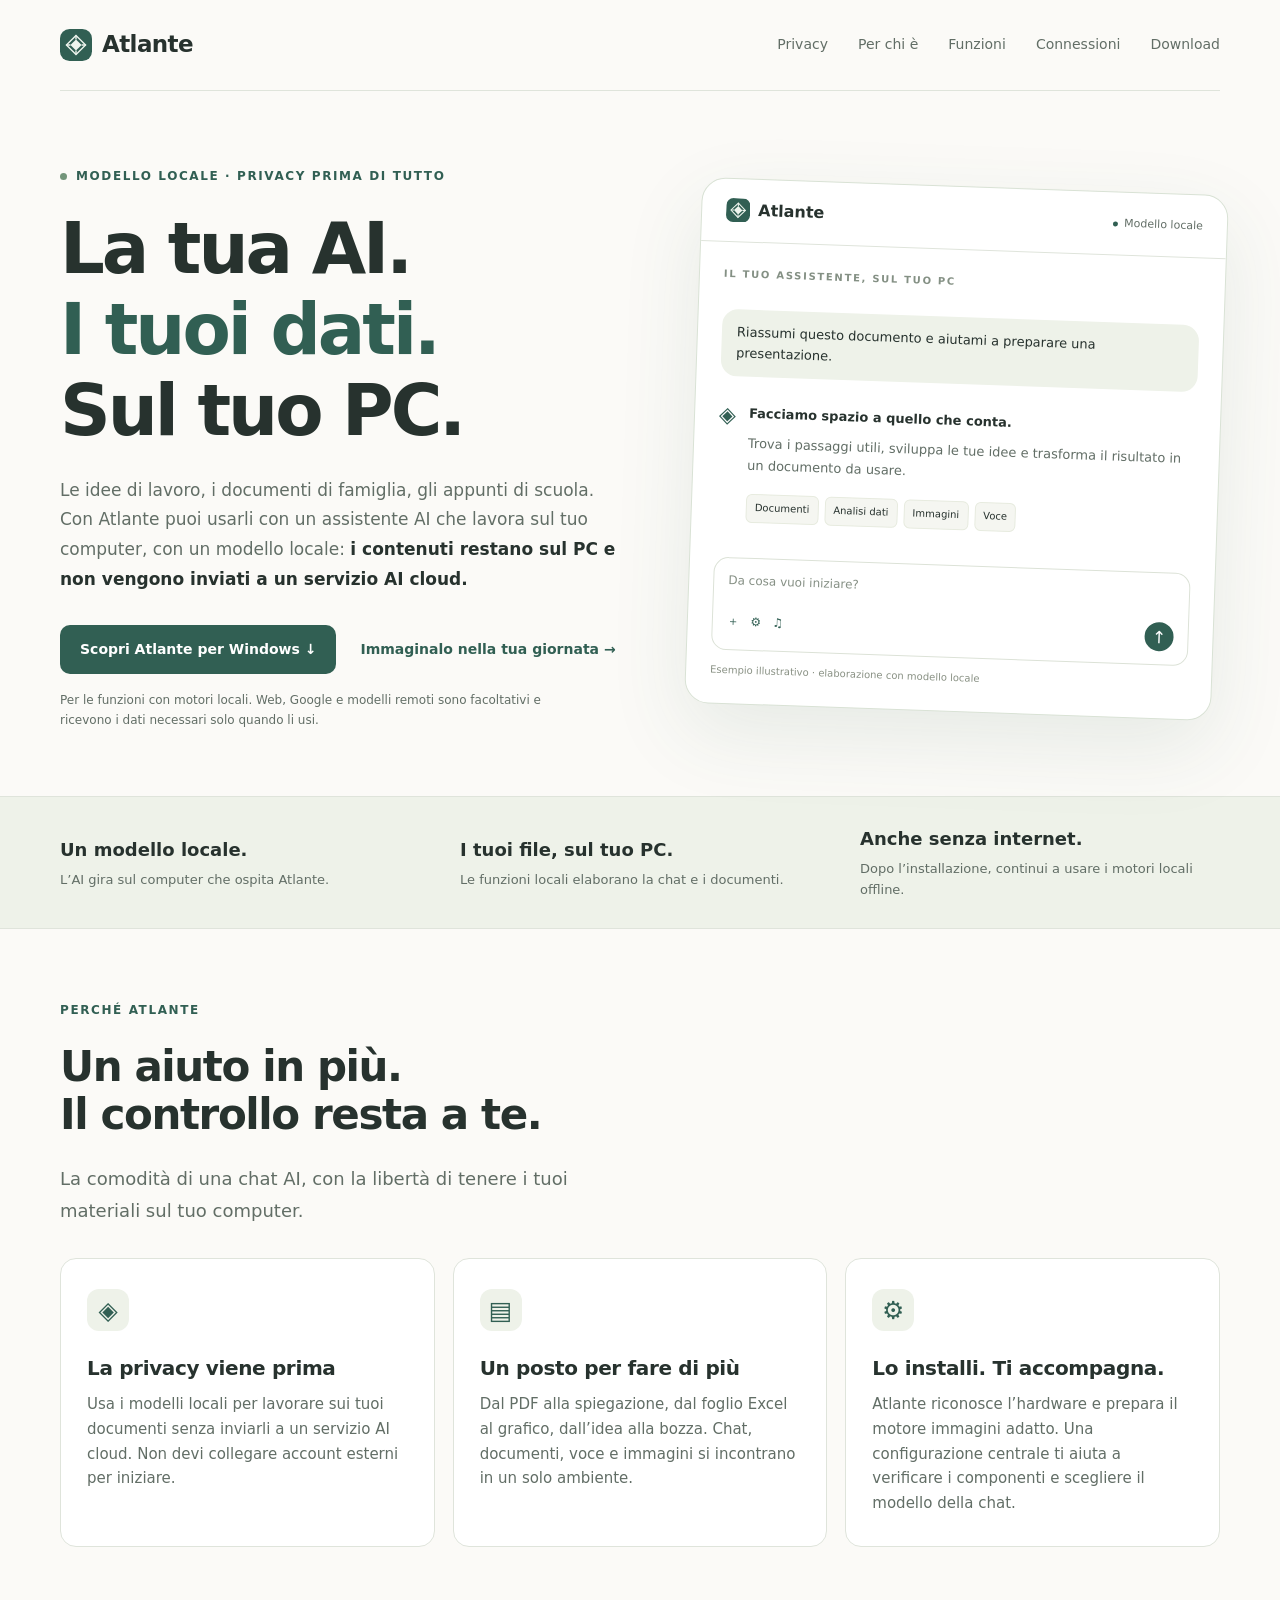
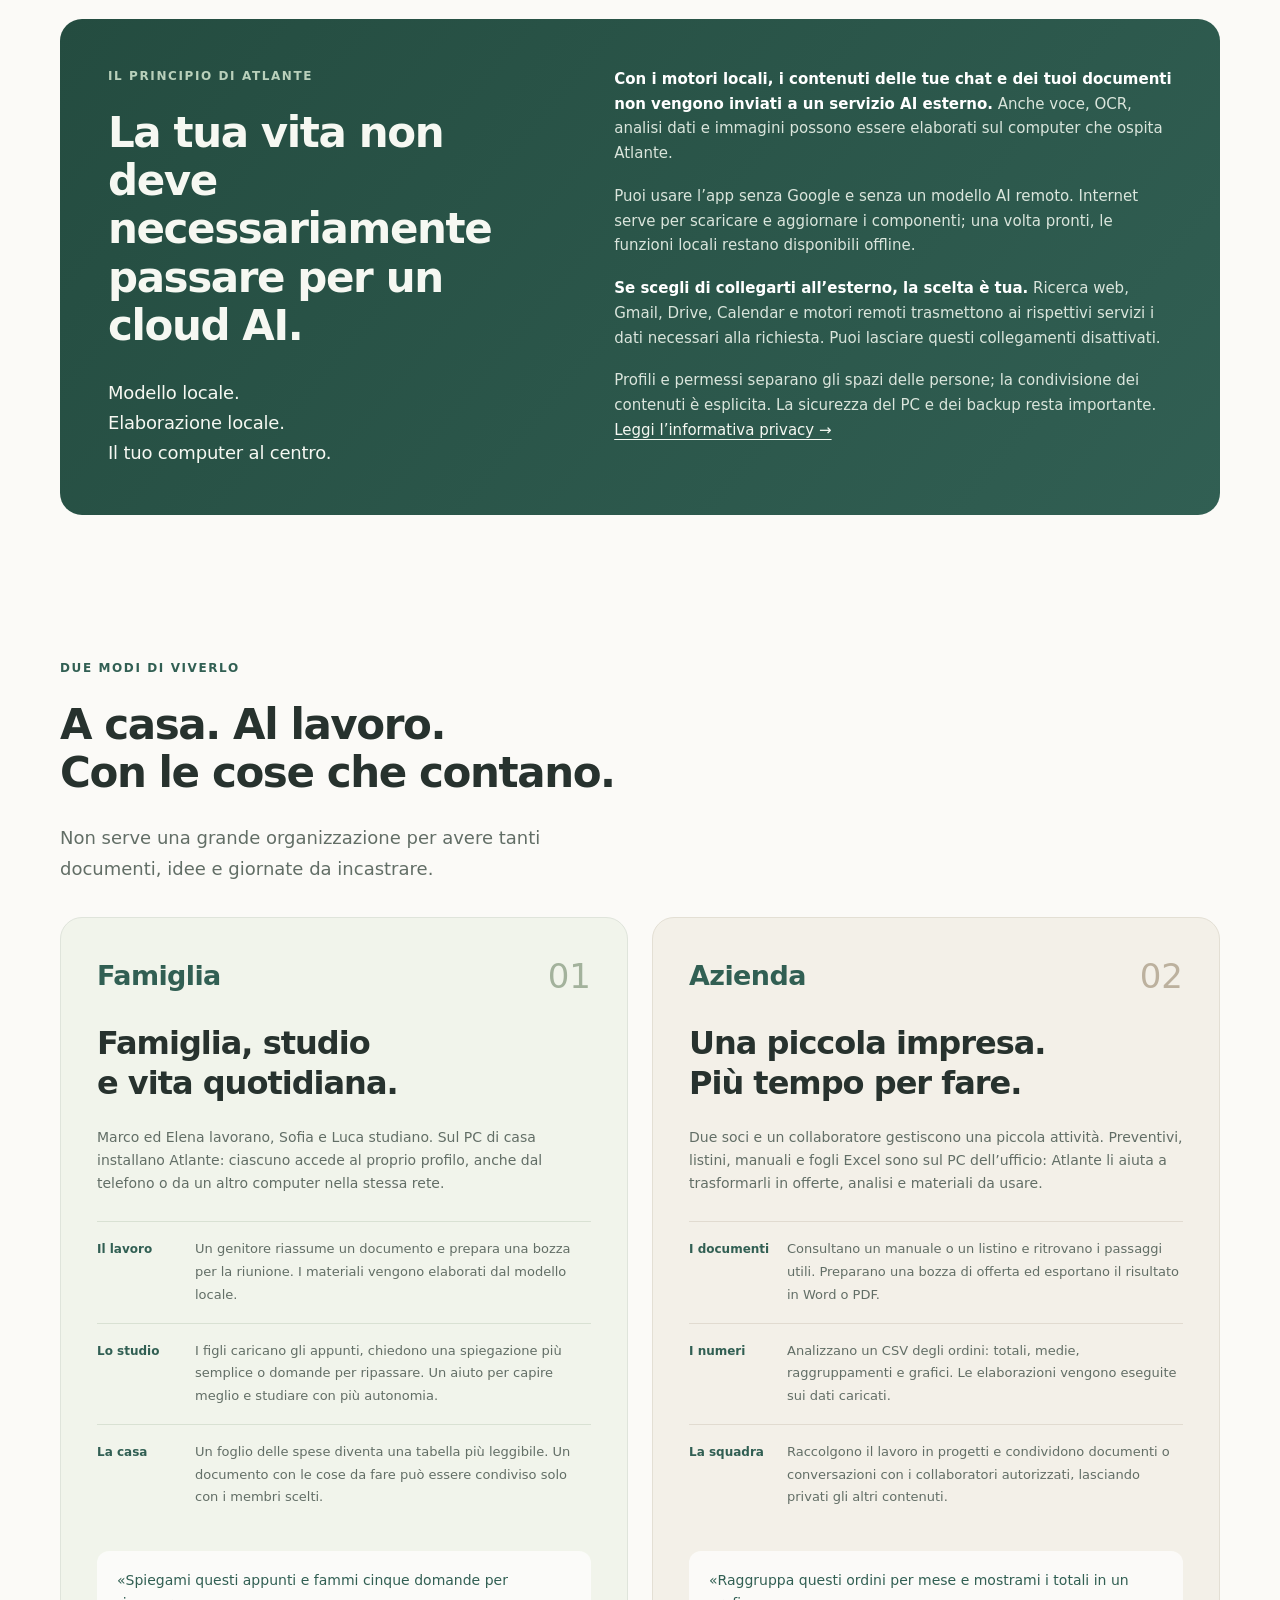
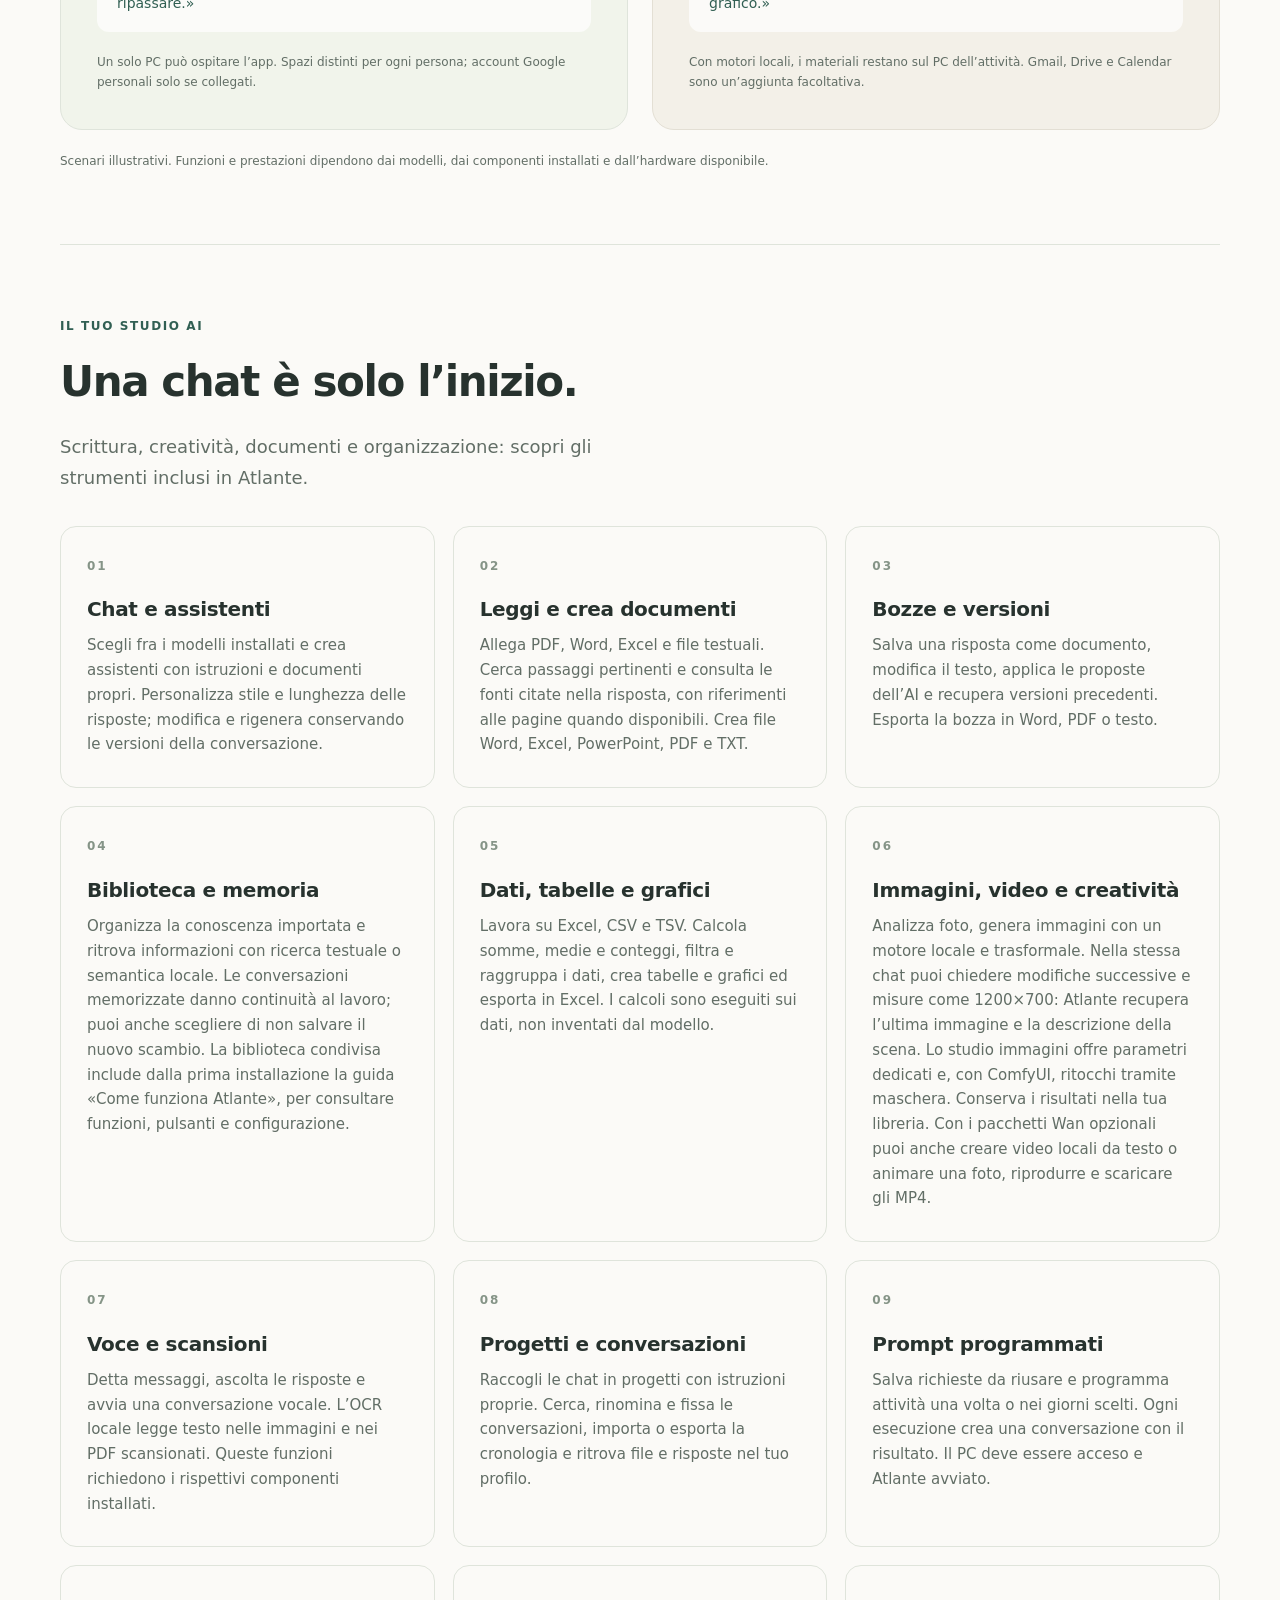
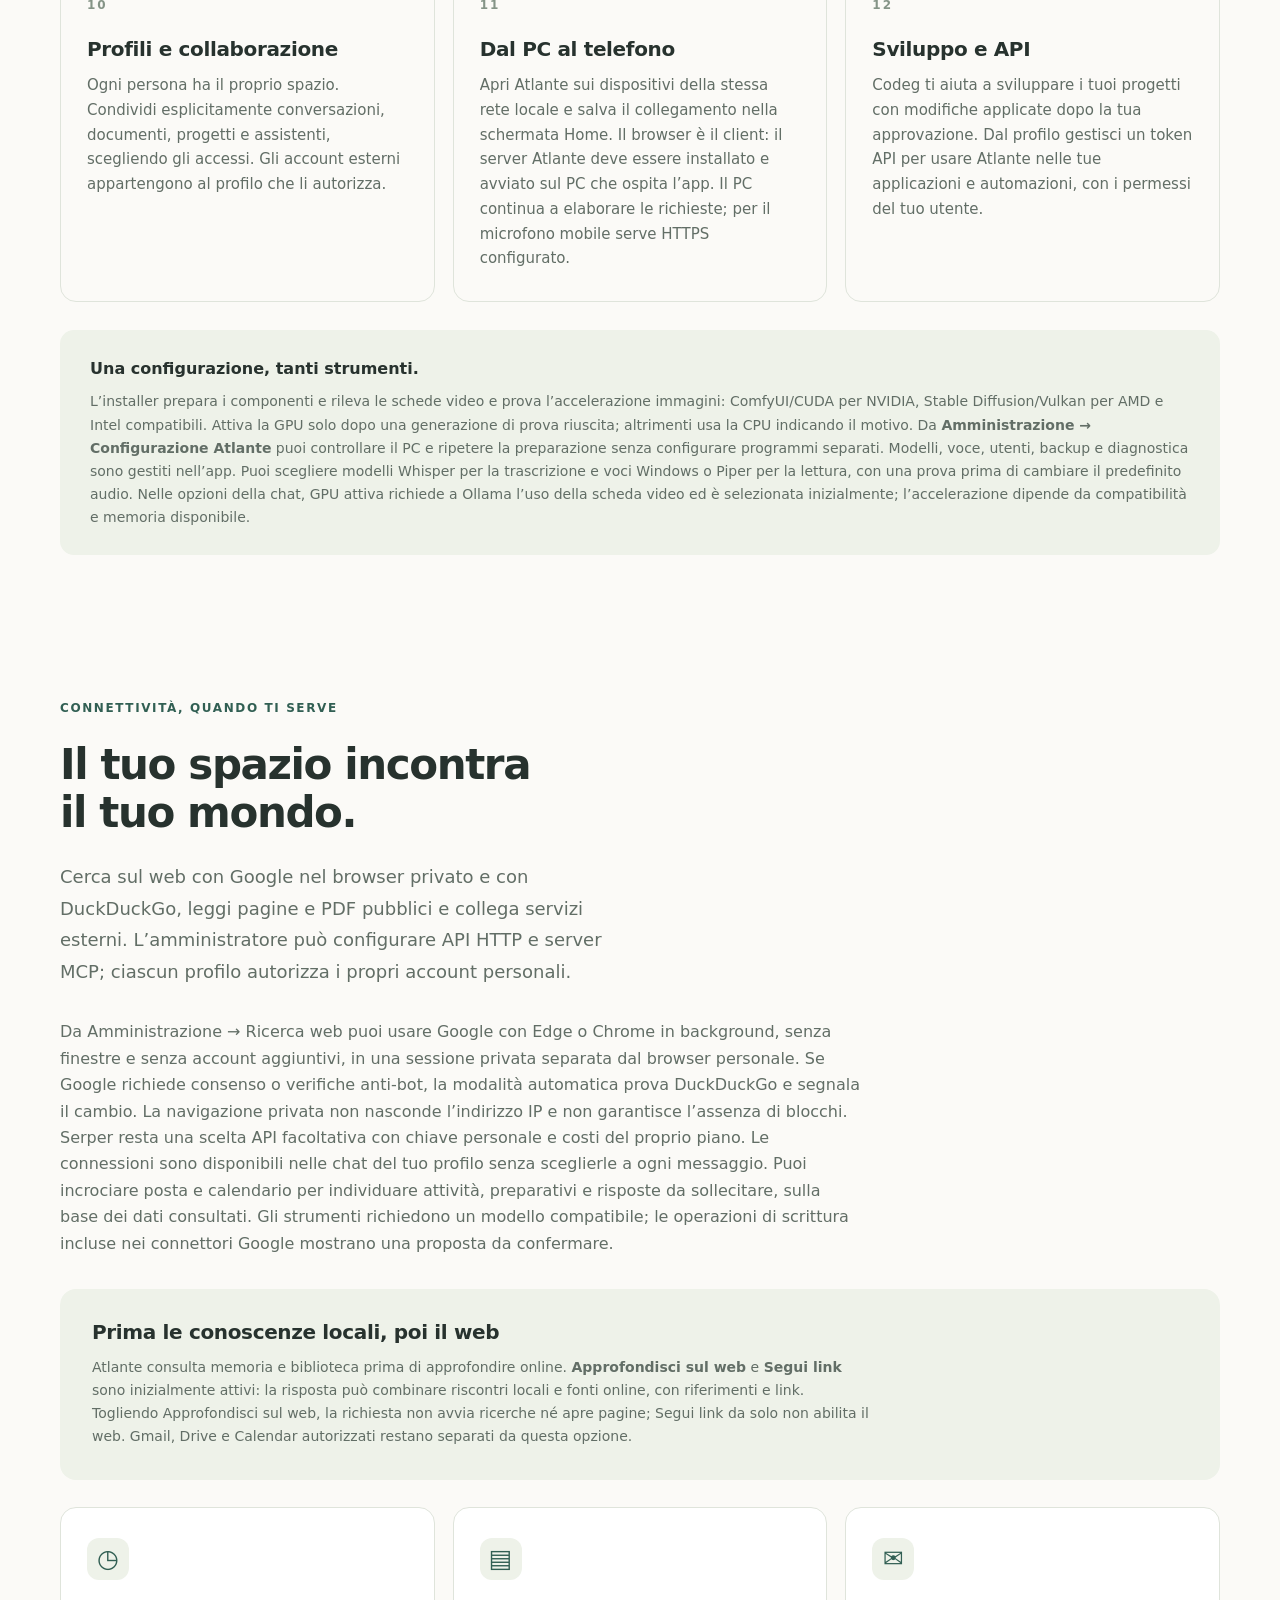
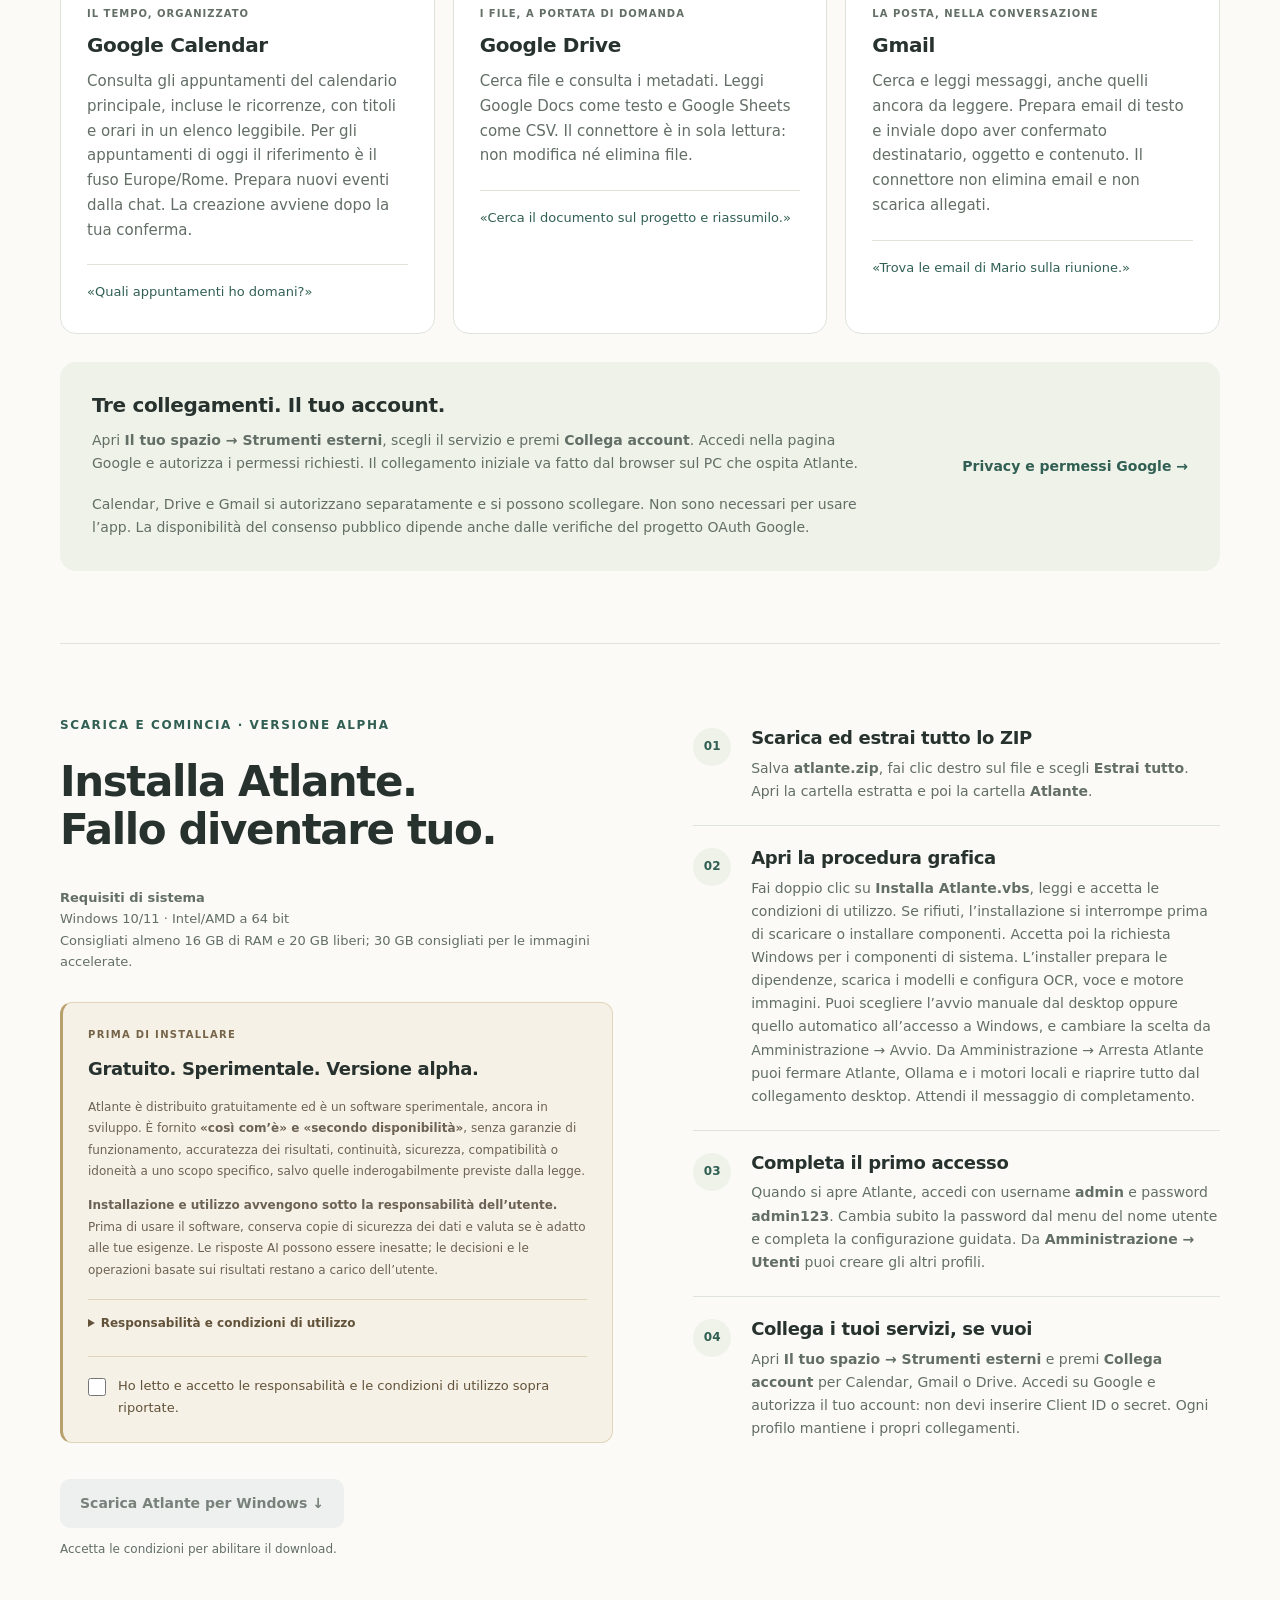
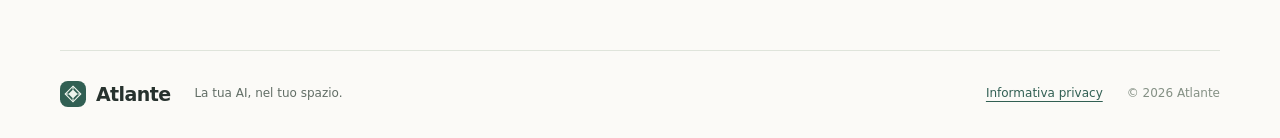
==== commit 1255df97: "Add files via upload" ====
--- a/index.html
+++ b/index.html
@@ -23,7 +23,7 @@
 <article class="card"><span class="feature-number">12</span><h3>Sviluppo e API</h3><p>Codeg ti aiuta a sviluppare i tuoi progetti con modifiche applicate dopo la tua approvazione. Dal profilo gestisci un token API per usare Atlante nelle tue applicazioni e automazioni, con i permessi del tuo utente.</p></article>
 </div><div class="feature-note"><strong>Una configurazione, tanti strumenti.</strong><p>L’installer prepara i componenti e rileva le schede video e prova l’accelerazione immagini: ComfyUI/CUDA per NVIDIA, Stable Diffusion/Vulkan per AMD e Intel compatibili. Attiva la GPU solo dopo una generazione di prova riuscita; altrimenti usa la CPU indicando il motivo. Da <strong>Amministrazione → Configurazione Atlante</strong> puoi controllare il PC e ripetere la preparazione senza configurare programmi separati. Modelli, voce, utenti, backup e diagnostica sono gestiti nell’app. Puoi scegliere modelli Whisper per la trascrizione e voci Windows o Piper per la lettura, con una prova prima di cambiare il predefinito audio. Nelle opzioni della chat, GPU attiva richiede a Ollama l’uso della scheda video ed è selezionata inizialmente; l’accelerazione dipende da compatibilità e memoria disponibile.</p></div></section>
 
-<section id="connessioni" class="section wrap"><div class="section-heading"><p class="eyebrow">Connettività, quando ti serve</p><h2>Il tuo spazio incontra<br>il tuo mondo.</h2><p class="lead">Cerca sul web con Google e DuckDuckGo, leggi pagine e PDF pubblici e collega servizi esterni. L’amministratore può configurare API HTTP e server MCP; ciascun profilo autorizza i propri account personali.</p></div><p class="connection-intro">Le connessioni sono disponibili nelle chat del tuo profilo senza sceglierle a ogni messaggio. Puoi incrociare posta e calendario per individuare attività, preparativi e risposte da sollecitare, sulla base dei dati consultati. Gli strumenti richiedono un modello compatibile; le operazioni di scrittura incluse nei connettori Google mostrano una proposta da confermare.</p><div class="connect-panel"><div><h3>Prima le conoscenze locali, poi il web</h3><p>Atlante consulta memoria e biblioteca prima di approfondire online. <strong>Approfondisci sul web</strong> e <strong>Segui link</strong> sono inizialmente attivi: la risposta può combinare riscontri locali e fonti online, con riferimenti e link. Togliendo Approfondisci sul web, la richiesta non avvia ricerche né apre pagine; Segui link da solo non abilita il web. Gmail, Drive e Calendar autorizzati restano separati da questa opzione.</p></div></div>
+<section id="connessioni" class="section wrap"><div class="section-heading"><p class="eyebrow">Connettività, quando ti serve</p><h2>Il tuo spazio incontra<br>il tuo mondo.</h2><p class="lead">Cerca sul web con Google nel browser privato e con DuckDuckGo, leggi pagine e PDF pubblici e collega servizi esterni. L’amministratore può configurare API HTTP e server MCP; ciascun profilo autorizza i propri account personali.</p></div><p class="connection-intro">Da Amministrazione → Ricerca web puoi usare Google con Edge o Chrome in background, senza finestre e senza account aggiuntivi, in una sessione privata separata dal browser personale. Se Google richiede consenso o verifiche anti-bot, la modalità automatica prova DuckDuckGo e segnala il cambio. La navigazione privata non nasconde l’indirizzo IP e non garantisce l’assenza di blocchi. Serper resta una scelta API facoltativa con chiave personale e costi del proprio piano. Le connessioni sono disponibili nelle chat del tuo profilo senza sceglierle a ogni messaggio. Puoi incrociare posta e calendario per individuare attività, preparativi e risposte da sollecitare, sulla base dei dati consultati. Gli strumenti richiedono un modello compatibile; le operazioni di scrittura incluse nei connettori Google mostrano una proposta da confermare.</p><div class="connect-panel"><div><h3>Prima le conoscenze locali, poi il web</h3><p>Atlante consulta memoria e biblioteca prima di approfondire online. <strong>Approfondisci sul web</strong> e <strong>Segui link</strong> sono inizialmente attivi: la risposta può combinare riscontri locali e fonti online, con riferimenti e link. Togliendo Approfondisci sul web, la richiesta non avvia ricerche né apre pagine; Segui link da solo non abilita il web. Gmail, Drive e Calendar autorizzati restano separati da questa opzione.</p></div></div>
 <br/>
 
 <div id="google" class="cards google-cards">
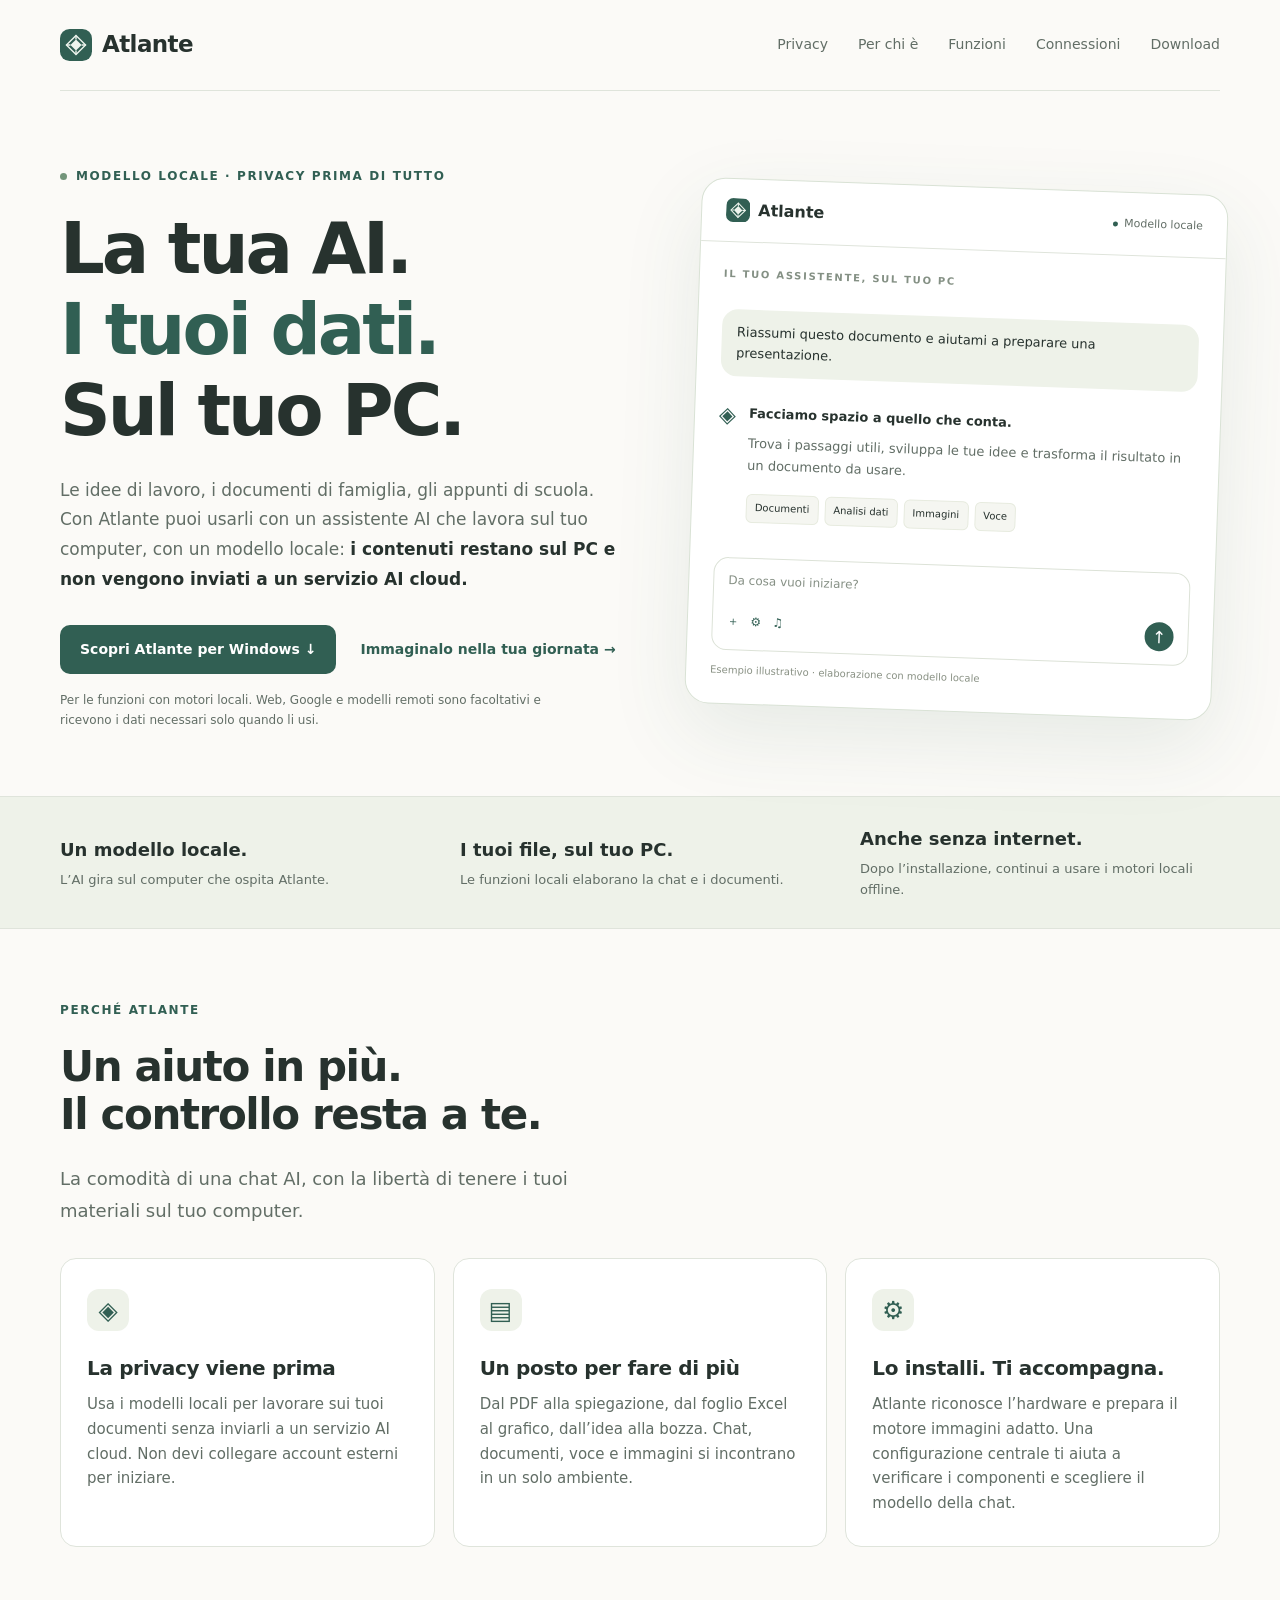
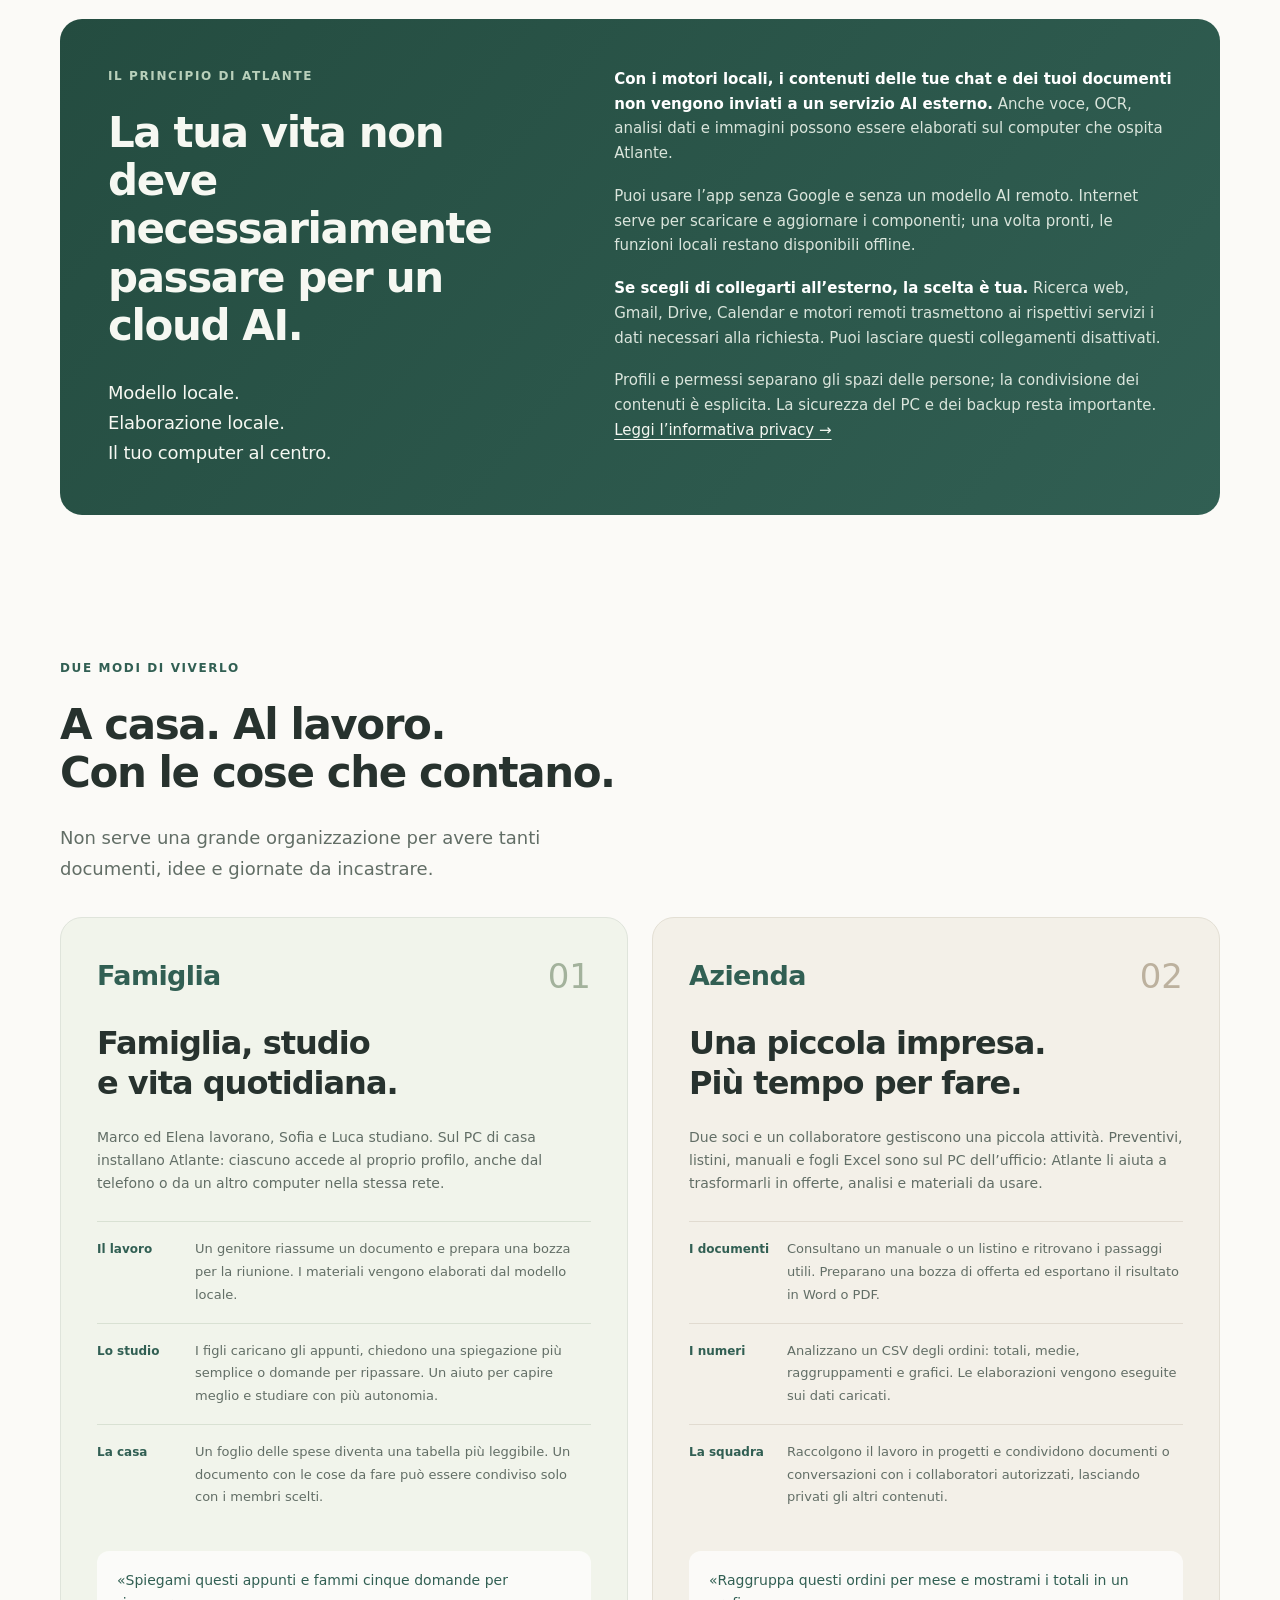
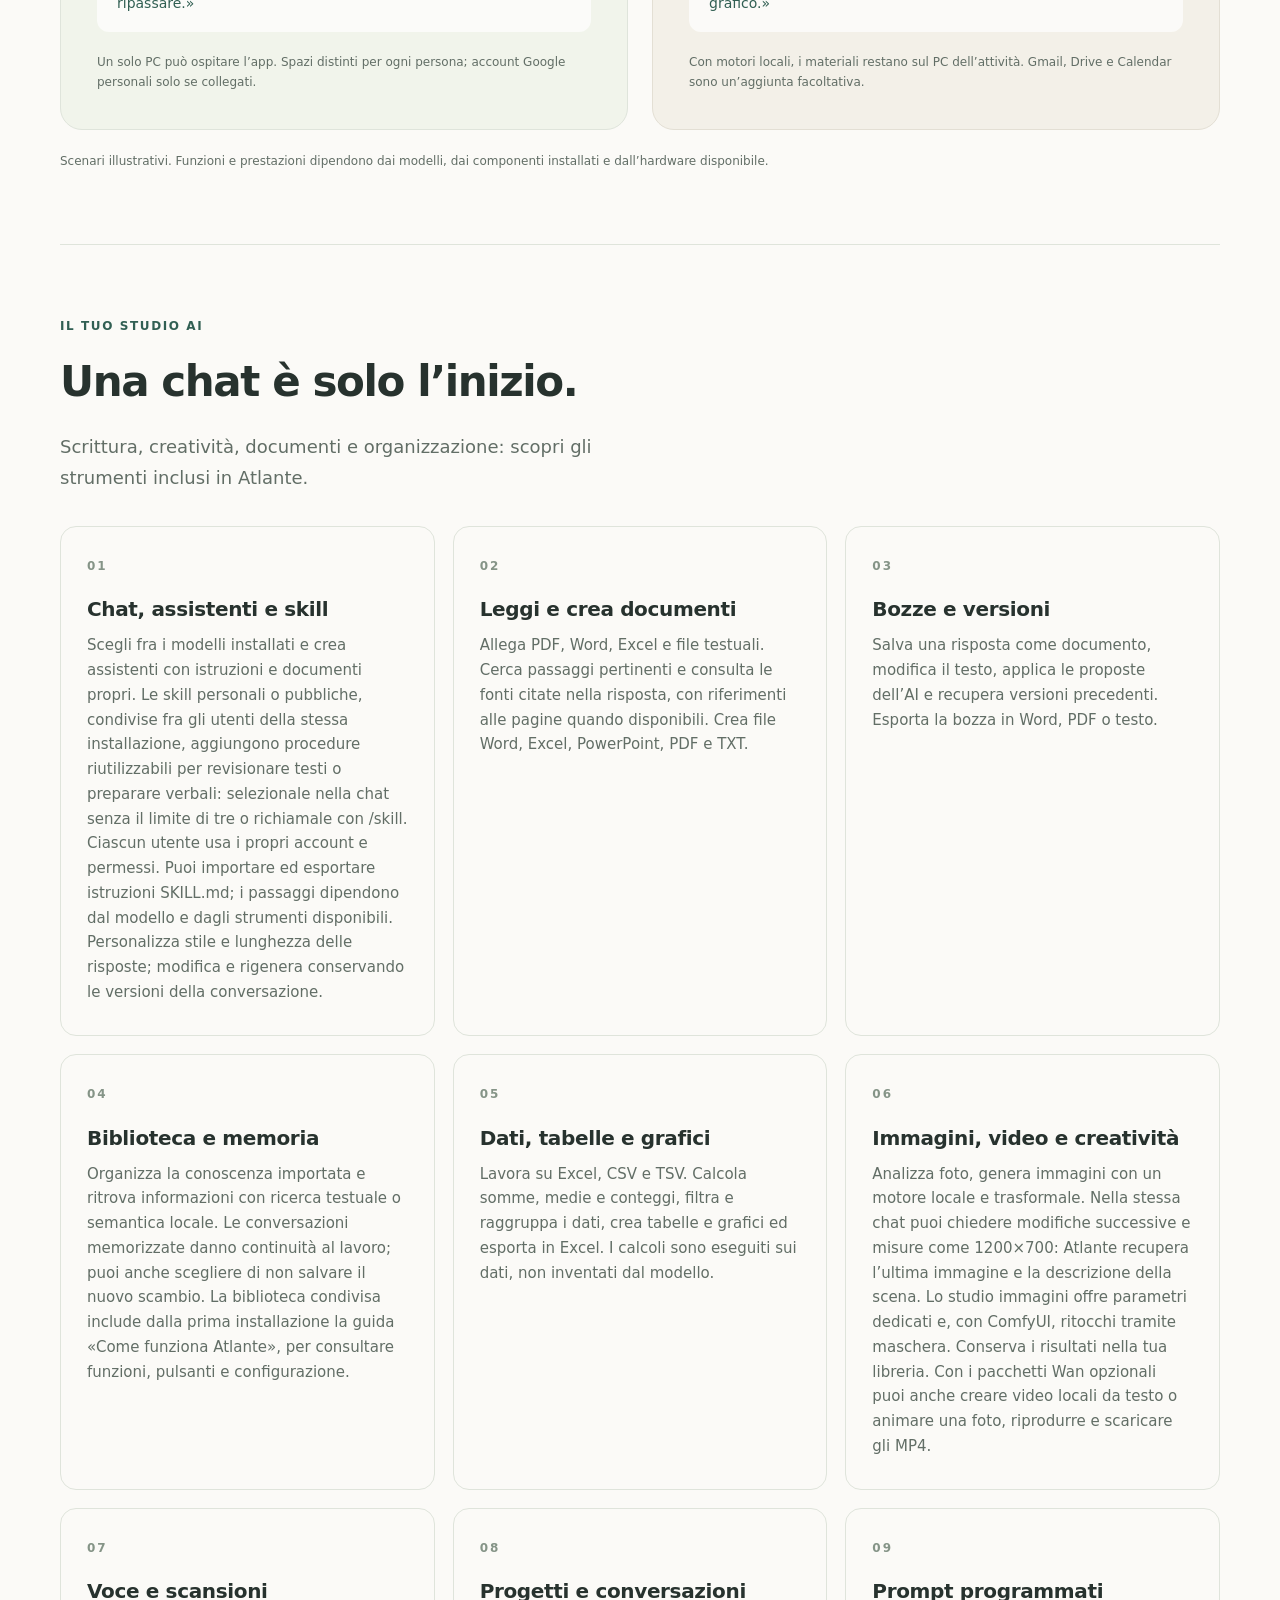
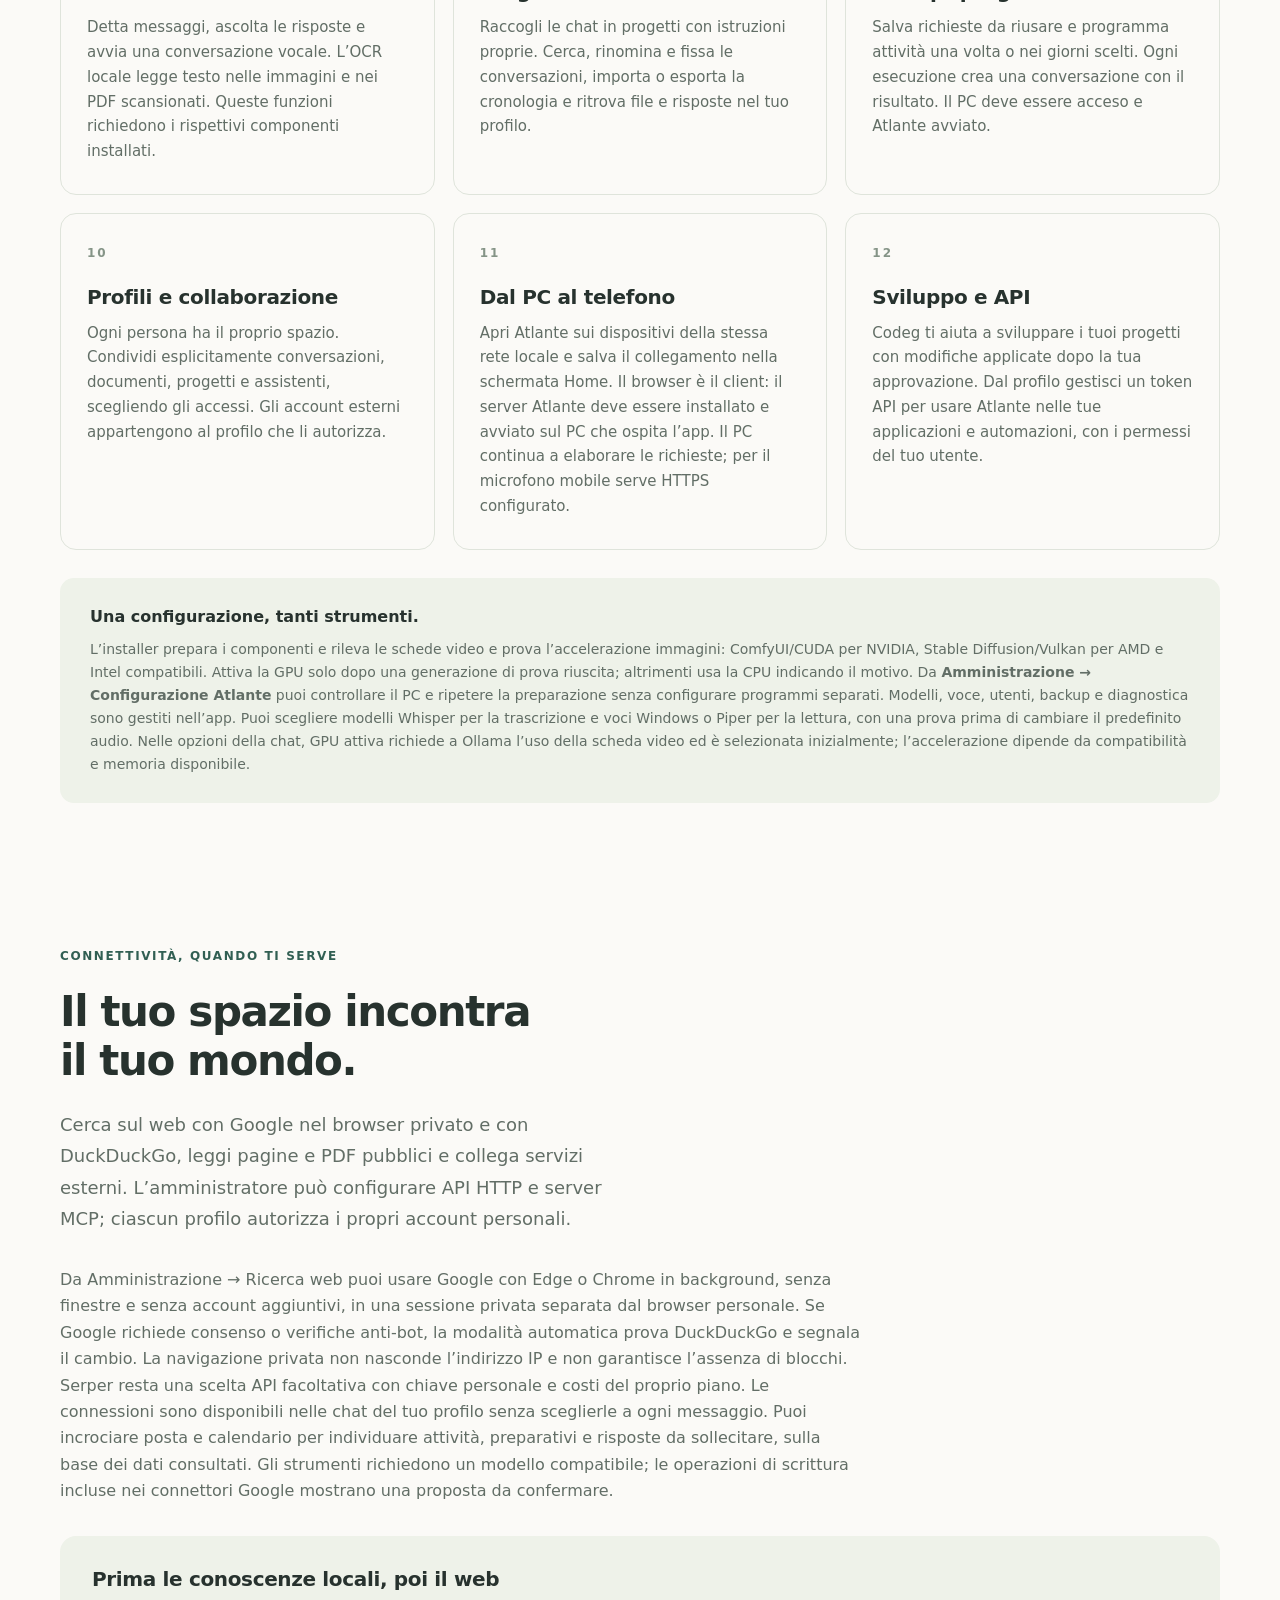
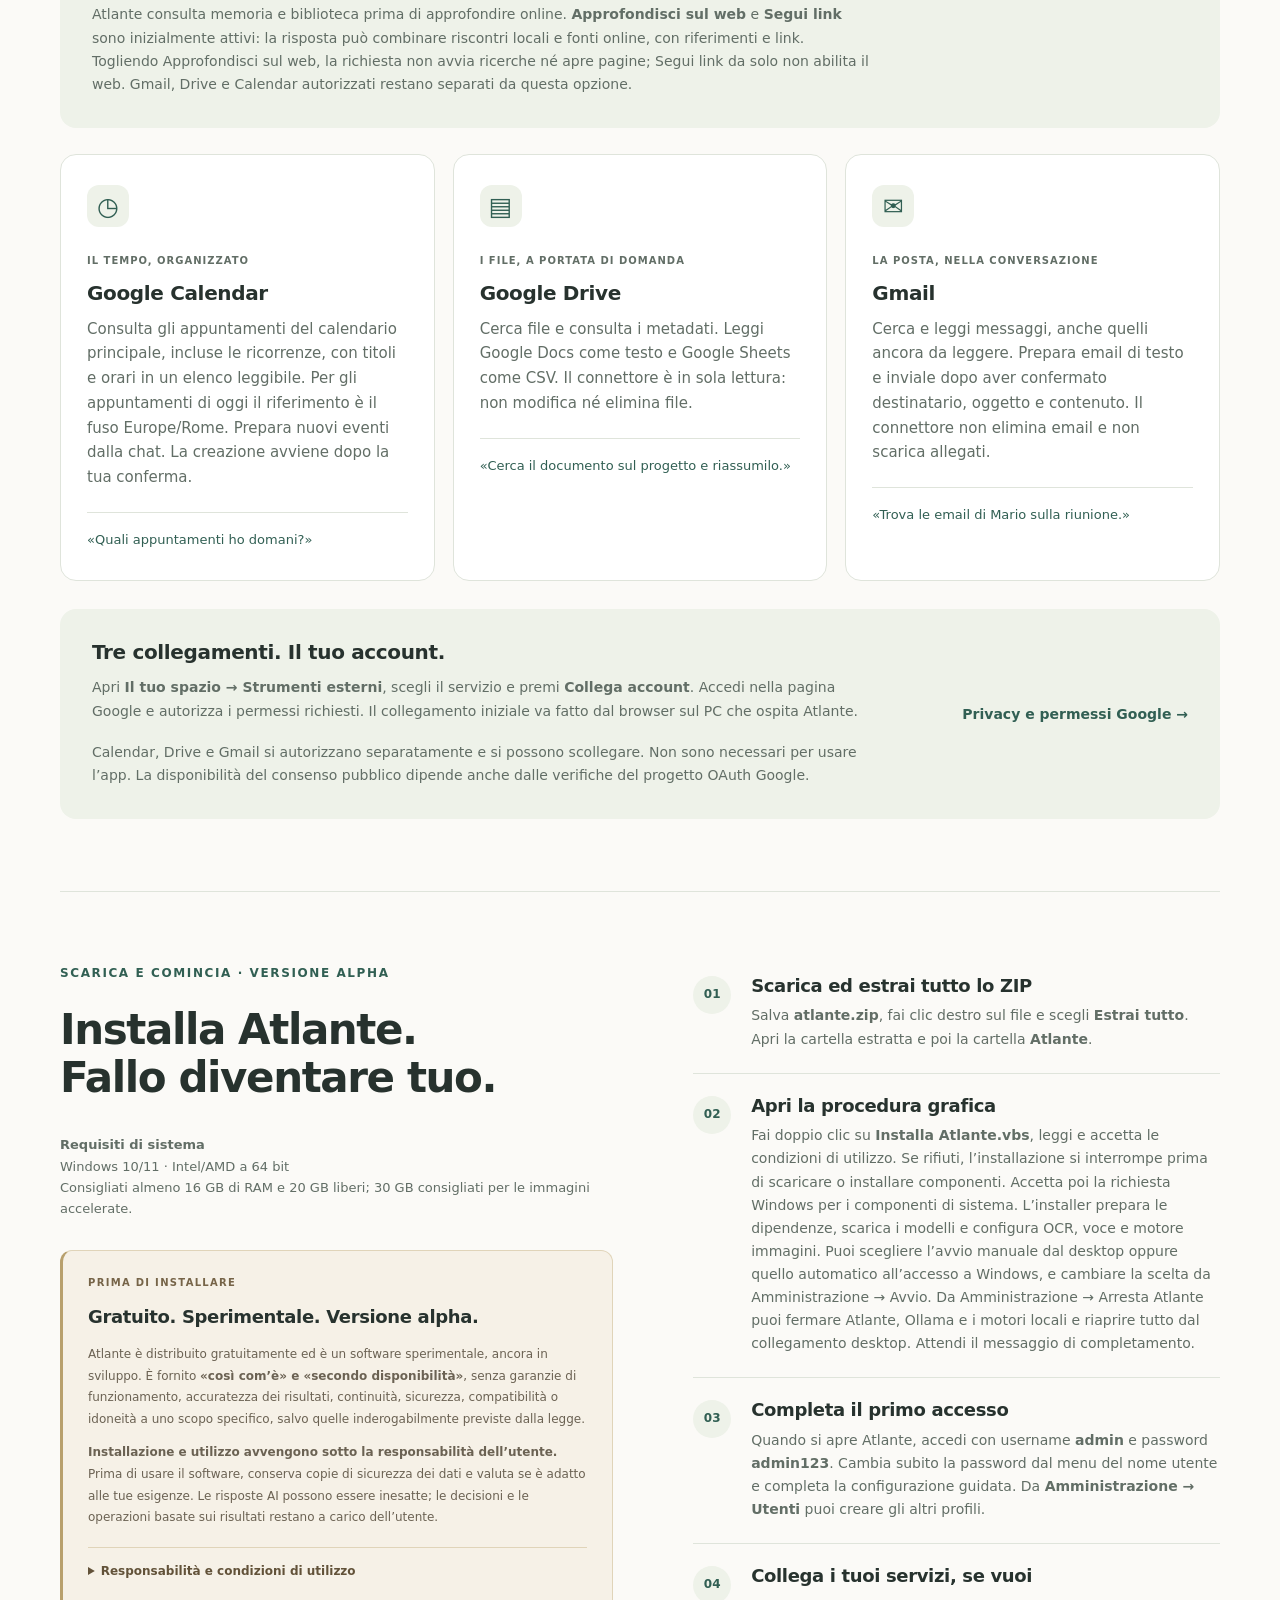
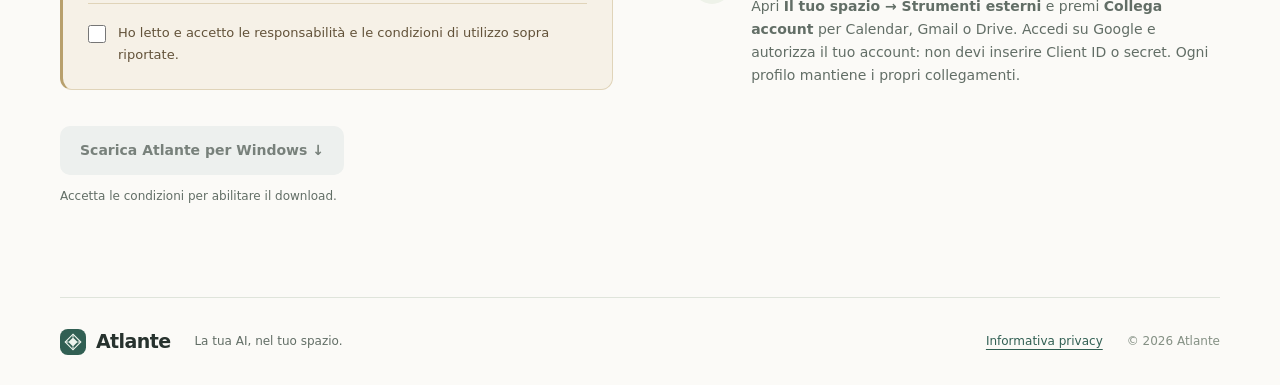
==== commit fbe9e83e: "AddedSkillManagement" ====
--- a/index.html
+++ b/index.html
@@ -9,7 +9,7 @@
 <section id="locale" class="section wrap privacy-section"><div class="how-panel"><div><p class="eyebrow">Il principio di Atlante</p><h2>La tua vita non deve necessariamente passare per un cloud AI.</h2><p class="privacy-manifesto">Modello locale.<br>Elaborazione locale.<br>Il tuo computer al centro.</p></div><div><p><strong>Con i motori locali, i contenuti delle tue chat e dei tuoi documenti non vengono inviati a un servizio AI esterno.</strong> Anche voce, OCR, analisi dati e immagini possono essere elaborati sul computer che ospita Atlante.</p><p>Puoi usare l’app senza Google e senza un modello AI remoto. Internet serve per scaricare e aggiornare i componenti; una volta pronti, le funzioni locali restano disponibili offline.</p><p><strong>Se scegli di collegarti all’esterno, la scelta è tua.</strong> Ricerca web, Gmail, Drive, Calendar e motori remoti trasmettono ai rispettivi servizi i dati necessari alla richiesta. Puoi lasciare questi collegamenti disattivati.</p><p>Profili e permessi separano gli spazi delle persone; la condivisione dei contenuti è esplicita. La sicurezza del PC e dei backup resta importante. <a href="privacy.html">Leggi l’informativa privacy →</a></p></div></div></section>
 <section id="quotidiano" class="section wrap use-cases"><div class="section-heading"><p class="eyebrow">Due modi di viverlo</p><h2>A casa. Al lavoro.<br>Con le cose che contano.</h2><p class="lead">Non serve una grande organizzazione per avere tanti documenti, idee e giornate da incastrare.</p></div><div class="story-grid"><article class="story-card family-story"><div class="story-top"><span class="story-label">Famiglia</span><span class="story-number" aria-hidden="true">01</span></div><h3>Famiglia, studio<br>e vita quotidiana.</h3><p>Marco ed Elena lavorano, Sofia e Luca studiano. Sul PC di casa installano Atlante: ciascuno accede al proprio profilo, anche dal telefono o da un altro computer nella stessa rete.</p><ol class="story-steps"><li><span>Il lavoro</span><p>Un genitore riassume un documento e prepara una bozza per la riunione. I materiali vengono elaborati dal modello locale.</p></li><li><span>Lo studio</span><p>I figli caricano gli appunti, chiedono una spiegazione più semplice o domande per ripassare. Un aiuto per capire meglio e studiare con più autonomia.</p></li><li><span>La casa</span><p>Un foglio delle spese diventa una tabella più leggibile. Un documento con le cose da fare può essere condiviso solo con i membri scelti.</p></li></ol><div class="story-prompt">«Spiegami questi appunti e fammi cinque domande per ripassare.»</div><p class="story-footnote">Un solo PC può ospitare l’app. Spazi distinti per ogni persona; account Google personali solo se collegati.</p></article><article class="story-card business-story"><div class="story-top"><span class="story-label">Azienda</span><span class="story-number" aria-hidden="true">02</span></div><h3>Una piccola impresa.<br>Più tempo per fare.</h3><p>Due soci e un collaboratore gestiscono una piccola attività. Preventivi, listini, manuali e fogli Excel sono sul PC dell’ufficio: Atlante li aiuta a trasformarli in offerte, analisi e materiali da usare.</p><ol class="story-steps"><li><span>I documenti</span><p>Consultano un manuale o un listino e ritrovano i passaggi utili. Preparano una bozza di offerta ed esportano il risultato in Word o PDF.</p></li><li><span>I numeri</span><p>Analizzano un CSV degli ordini: totali, medie, raggruppamenti e grafici. Le elaborazioni vengono eseguite sui dati caricati.</p></li><li><span>La squadra</span><p>Raccolgono il lavoro in progetti e condividono documenti o conversazioni con i collaboratori autorizzati, lasciando privati gli altri contenuti.</p></li></ol><div class="story-prompt">«Raggruppa questi ordini per mese e mostrami i totali in un grafico.»</div><p class="story-footnote">Con motori locali, i materiali restano sul PC dell’attività. Gmail, Drive e Calendar sono un’aggiunta facoltativa.</p></article></div><p class="use-case-note">Scenari illustrativi. Funzioni e prestazioni dipendono dai modelli, dai componenti installati e dall’hardware disponibile.</p></section>
 <section id="funzioni" class="section wrap feature-section"><div class="section-heading"><p class="eyebrow">Il tuo studio AI</p><h2>Una chat è solo l’inizio.</h2><p class="lead">Scrittura, creatività, documenti e organizzazione: scopri gli strumenti inclusi in Atlante.</p></div><div class="cards feature-grid">
-<article class="card"><span class="feature-number">01</span><h3>Chat e assistenti</h3><p>Scegli fra i modelli installati e crea assistenti con istruzioni e documenti propri. Personalizza stile e lunghezza delle risposte; modifica e rigenera conservando le versioni della conversazione.</p></article>
+<article class="card"><span class="feature-number">01</span><h3>Chat, assistenti e skill</h3><p>Scegli fra i modelli installati e crea assistenti con istruzioni e documenti propri. Le skill personali o pubbliche, condivise fra gli utenti della stessa installazione, aggiungono procedure riutilizzabili per revisionare testi o preparare verbali: selezionale nella chat senza il limite di tre o richiamale con /skill. Ciascun utente usa i propri account e permessi. Puoi importare ed esportare istruzioni SKILL.md; i passaggi dipendono dal modello e dagli strumenti disponibili. Personalizza stile e lunghezza delle risposte; modifica e rigenera conservando le versioni della conversazione.</p></article>
 <article class="card"><span class="feature-number">02</span><h3>Leggi e crea documenti</h3><p>Allega PDF, Word, Excel e file testuali. Cerca passaggi pertinenti e consulta le fonti citate nella risposta, con riferimenti alle pagine quando disponibili. Crea file Word, Excel, PowerPoint, PDF e TXT.</p></article>
 <article class="card"><span class="feature-number">03</span><h3>Bozze e versioni</h3><p>Salva una risposta come documento, modifica il testo, applica le proposte dell’AI e recupera versioni precedenti. Esporta la bozza in Word, PDF o testo.</p></article>
 <article class="card"><span class="feature-number">04</span><h3>Biblioteca e memoria</h3><p>Organizza la conoscenza importata e ritrova informazioni con ricerca testuale o semantica locale. Le conversazioni memorizzate danno continuità al lavoro; puoi anche scegliere di non salvare il nuovo scambio. La biblioteca condivisa include dalla prima installazione la guida «Come funziona Atlante», per consultare funzioni, pulsanti e configurazione.</p></article>
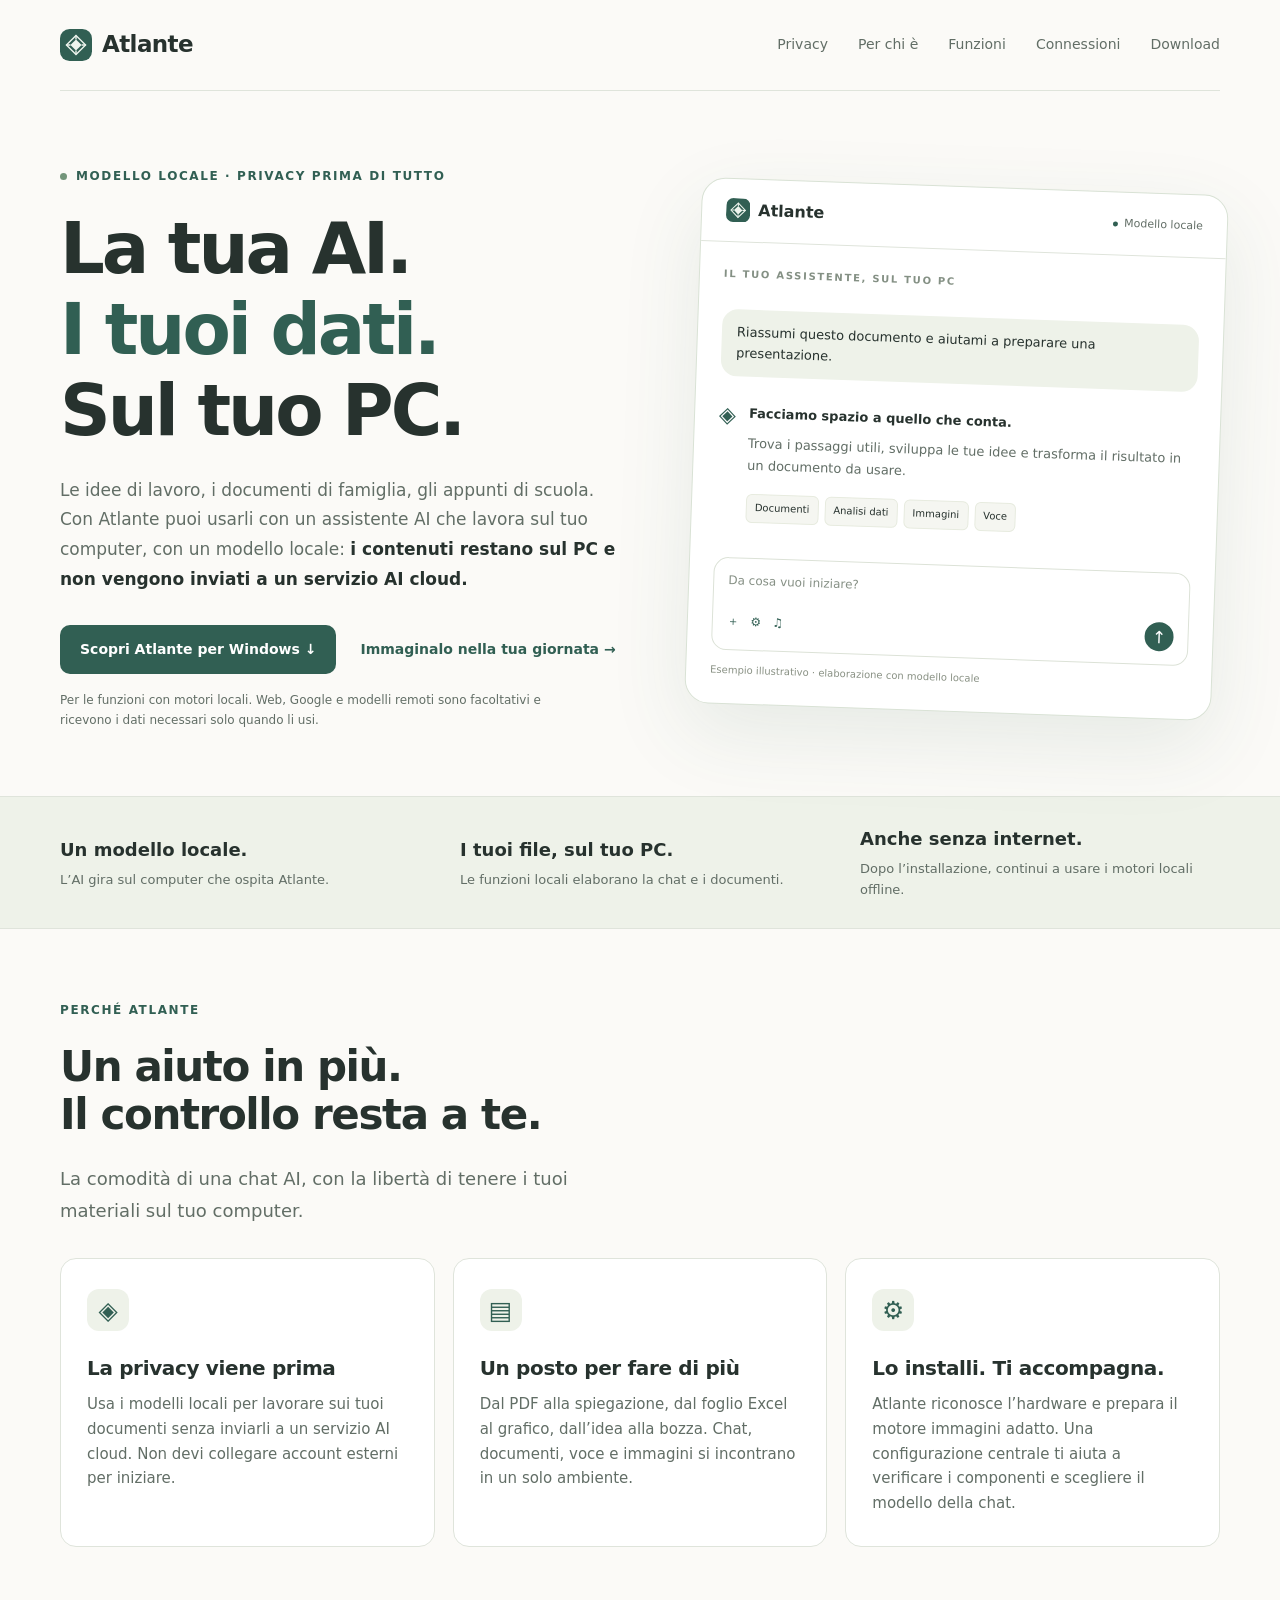
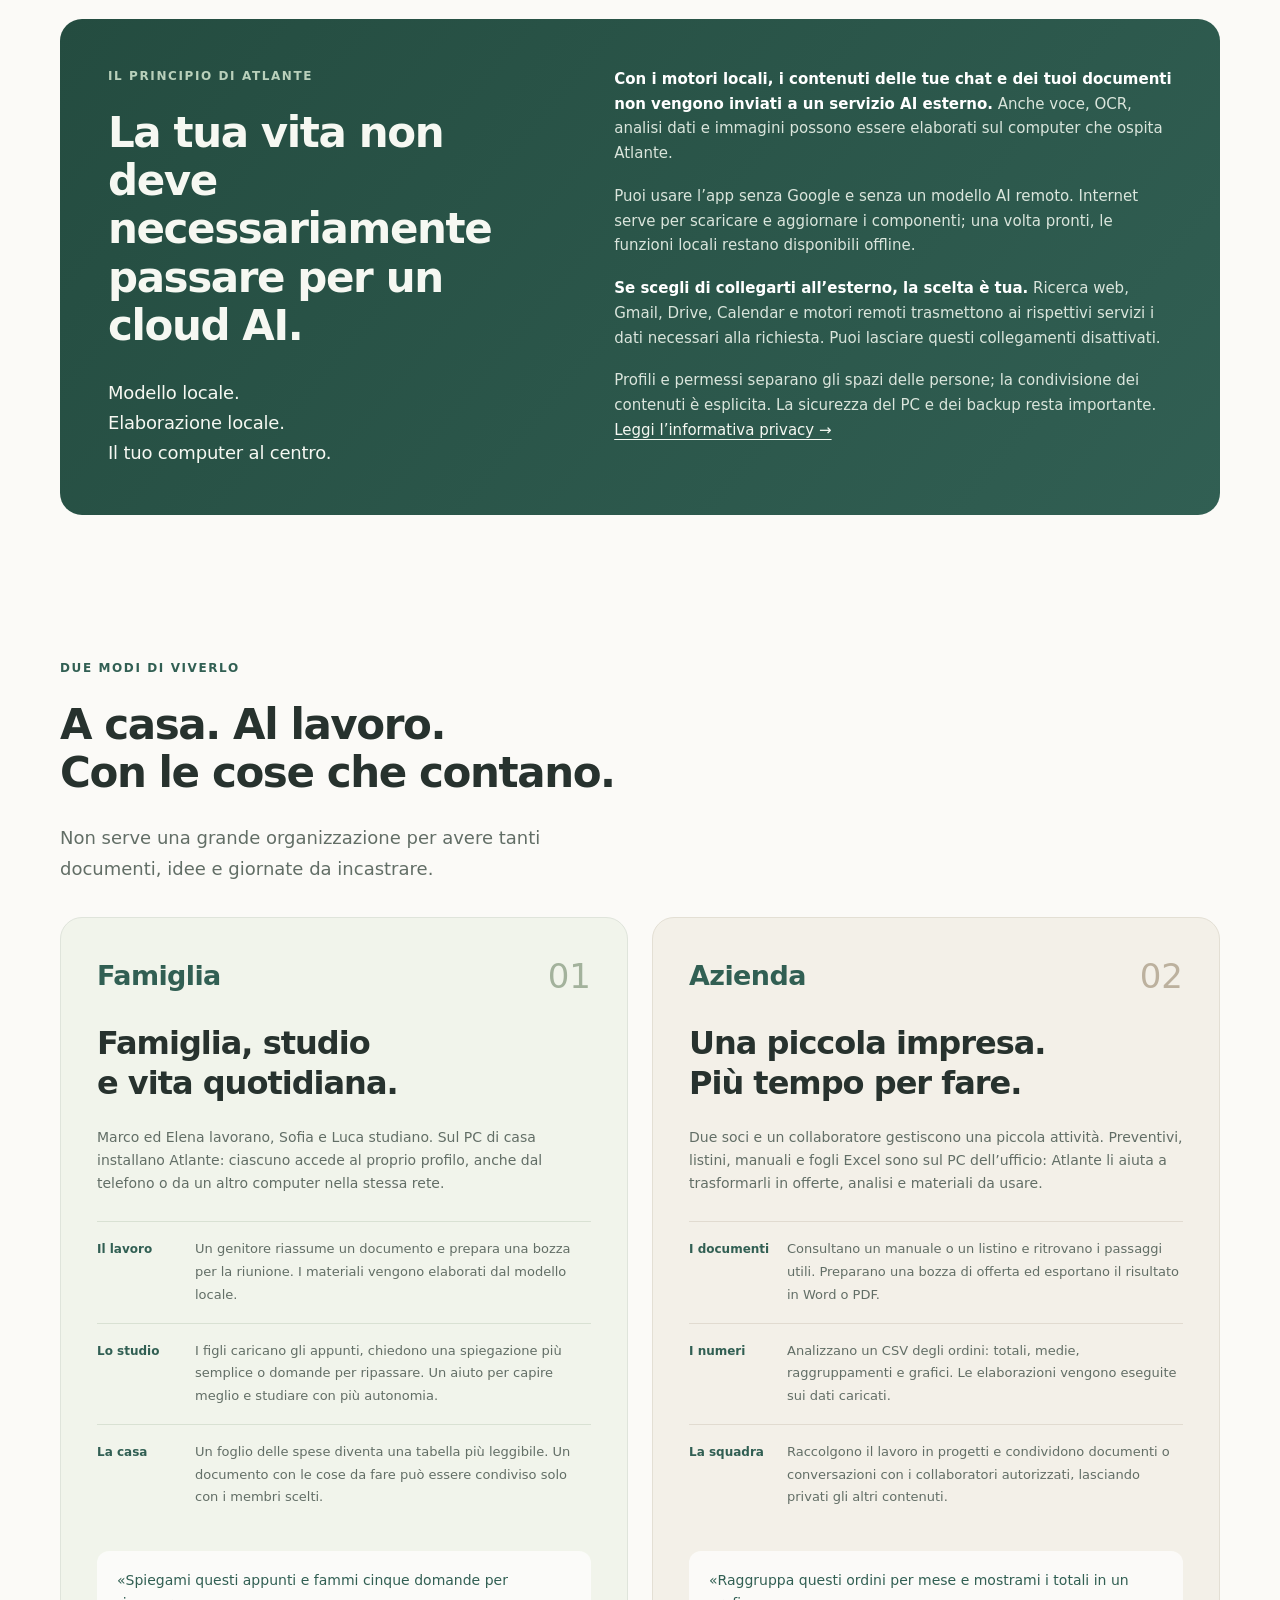
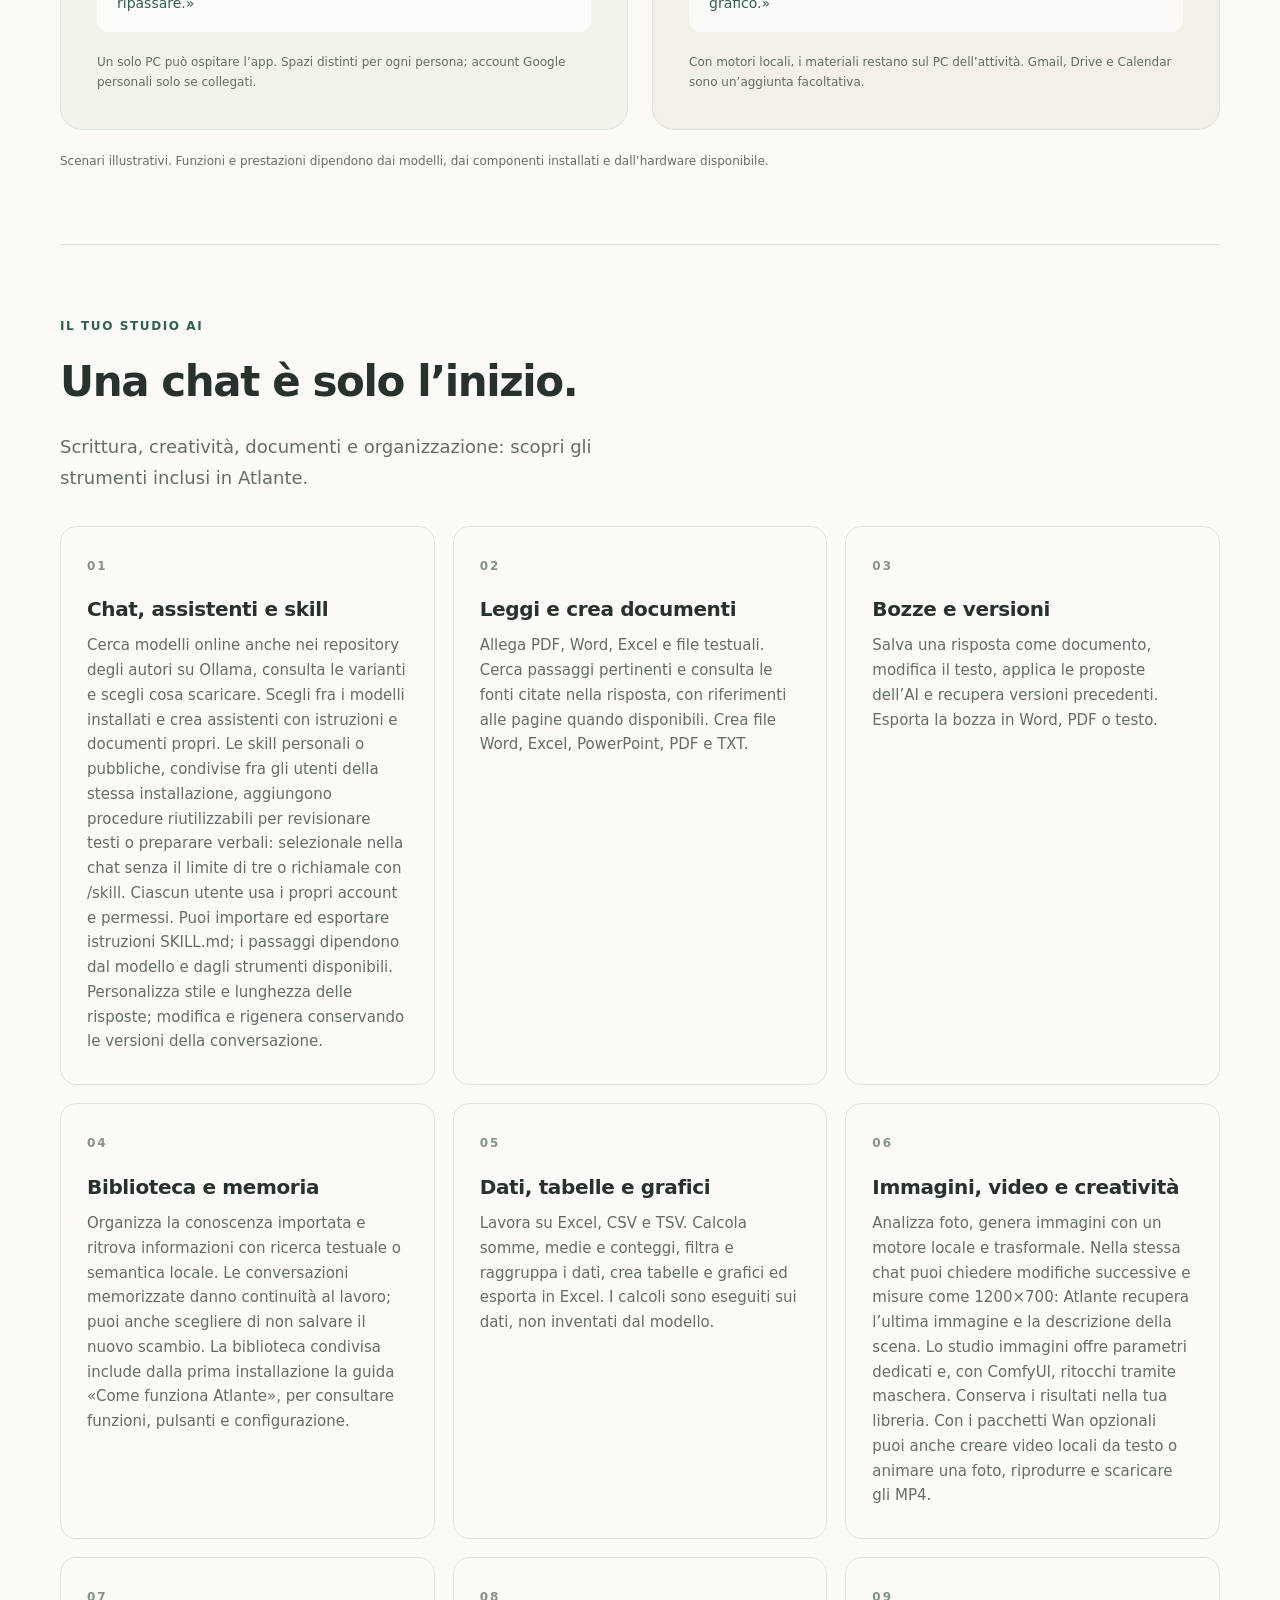
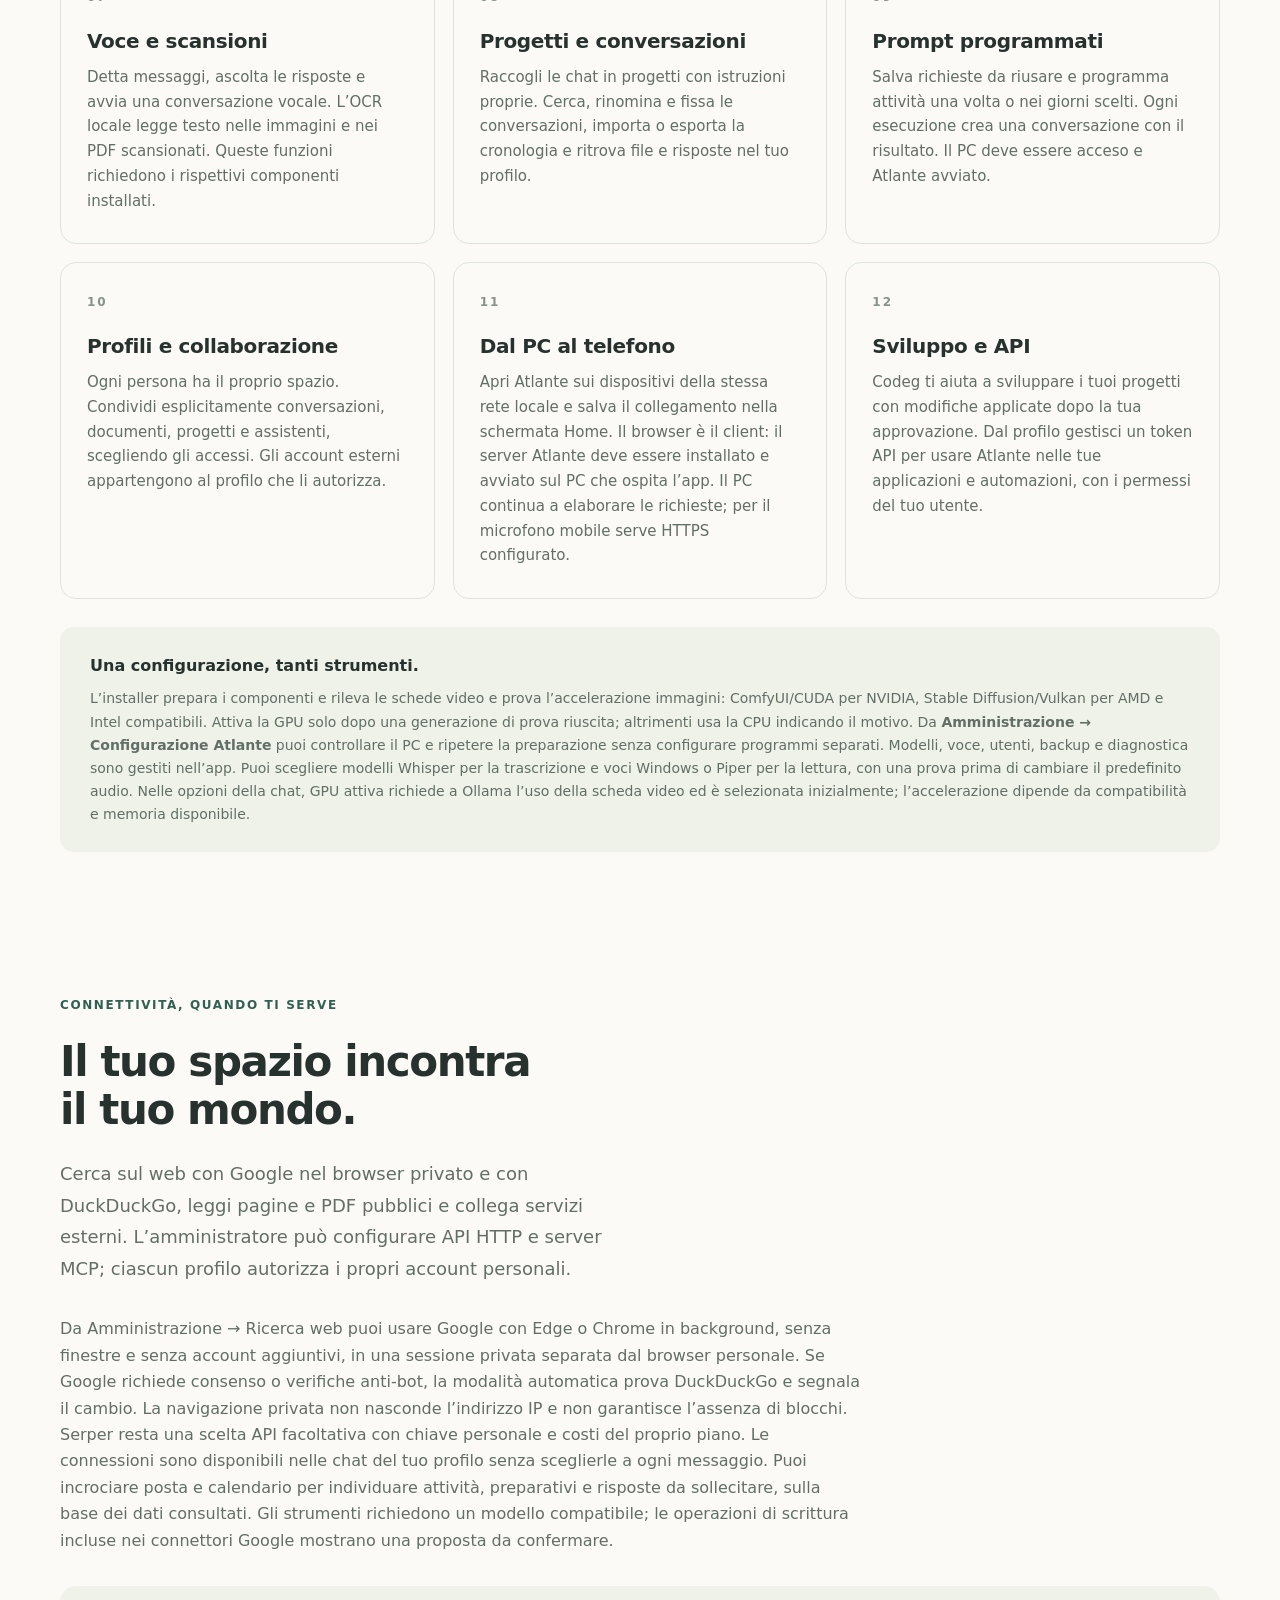
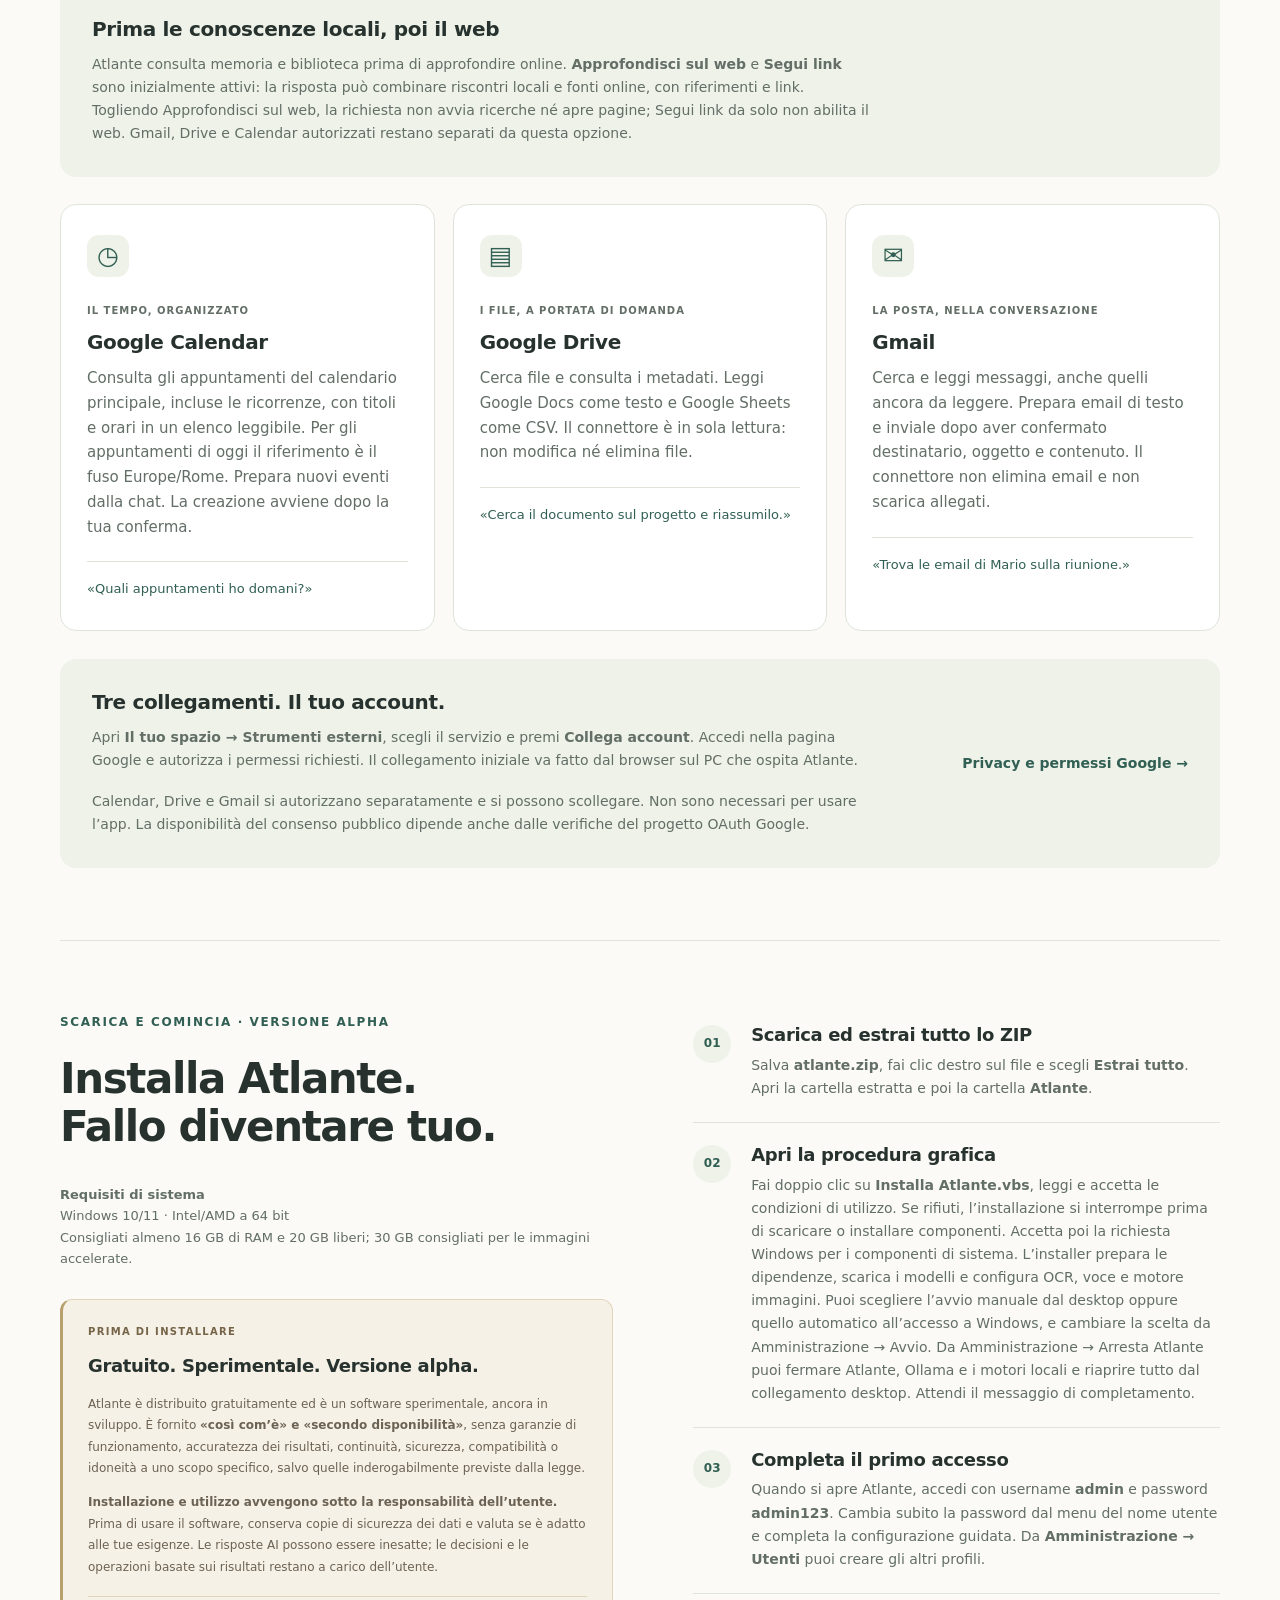
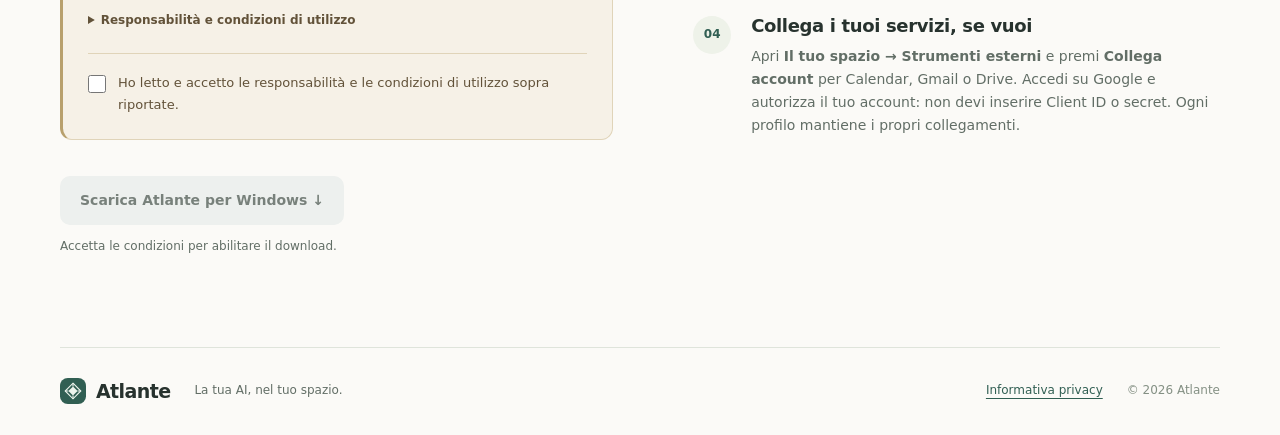
==== commit 05a8ce41: "corretto elenco" ====
--- a/index.html
+++ b/index.html
@@ -9,7 +9,7 @@
 <section id="locale" class="section wrap privacy-section"><div class="how-panel"><div><p class="eyebrow">Il principio di Atlante</p><h2>La tua vita non deve necessariamente passare per un cloud AI.</h2><p class="privacy-manifesto">Modello locale.<br>Elaborazione locale.<br>Il tuo computer al centro.</p></div><div><p><strong>Con i motori locali, i contenuti delle tue chat e dei tuoi documenti non vengono inviati a un servizio AI esterno.</strong> Anche voce, OCR, analisi dati e immagini possono essere elaborati sul computer che ospita Atlante.</p><p>Puoi usare l’app senza Google e senza un modello AI remoto. Internet serve per scaricare e aggiornare i componenti; una volta pronti, le funzioni locali restano disponibili offline.</p><p><strong>Se scegli di collegarti all’esterno, la scelta è tua.</strong> Ricerca web, Gmail, Drive, Calendar e motori remoti trasmettono ai rispettivi servizi i dati necessari alla richiesta. Puoi lasciare questi collegamenti disattivati.</p><p>Profili e permessi separano gli spazi delle persone; la condivisione dei contenuti è esplicita. La sicurezza del PC e dei backup resta importante. <a href="privacy.html">Leggi l’informativa privacy →</a></p></div></div></section>
 <section id="quotidiano" class="section wrap use-cases"><div class="section-heading"><p class="eyebrow">Due modi di viverlo</p><h2>A casa. Al lavoro.<br>Con le cose che contano.</h2><p class="lead">Non serve una grande organizzazione per avere tanti documenti, idee e giornate da incastrare.</p></div><div class="story-grid"><article class="story-card family-story"><div class="story-top"><span class="story-label">Famiglia</span><span class="story-number" aria-hidden="true">01</span></div><h3>Famiglia, studio<br>e vita quotidiana.</h3><p>Marco ed Elena lavorano, Sofia e Luca studiano. Sul PC di casa installano Atlante: ciascuno accede al proprio profilo, anche dal telefono o da un altro computer nella stessa rete.</p><ol class="story-steps"><li><span>Il lavoro</span><p>Un genitore riassume un documento e prepara una bozza per la riunione. I materiali vengono elaborati dal modello locale.</p></li><li><span>Lo studio</span><p>I figli caricano gli appunti, chiedono una spiegazione più semplice o domande per ripassare. Un aiuto per capire meglio e studiare con più autonomia.</p></li><li><span>La casa</span><p>Un foglio delle spese diventa una tabella più leggibile. Un documento con le cose da fare può essere condiviso solo con i membri scelti.</p></li></ol><div class="story-prompt">«Spiegami questi appunti e fammi cinque domande per ripassare.»</div><p class="story-footnote">Un solo PC può ospitare l’app. Spazi distinti per ogni persona; account Google personali solo se collegati.</p></article><article class="story-card business-story"><div class="story-top"><span class="story-label">Azienda</span><span class="story-number" aria-hidden="true">02</span></div><h3>Una piccola impresa.<br>Più tempo per fare.</h3><p>Due soci e un collaboratore gestiscono una piccola attività. Preventivi, listini, manuali e fogli Excel sono sul PC dell’ufficio: Atlante li aiuta a trasformarli in offerte, analisi e materiali da usare.</p><ol class="story-steps"><li><span>I documenti</span><p>Consultano un manuale o un listino e ritrovano i passaggi utili. Preparano una bozza di offerta ed esportano il risultato in Word o PDF.</p></li><li><span>I numeri</span><p>Analizzano un CSV degli ordini: totali, medie, raggruppamenti e grafici. Le elaborazioni vengono eseguite sui dati caricati.</p></li><li><span>La squadra</span><p>Raccolgono il lavoro in progetti e condividono documenti o conversazioni con i collaboratori autorizzati, lasciando privati gli altri contenuti.</p></li></ol><div class="story-prompt">«Raggruppa questi ordini per mese e mostrami i totali in un grafico.»</div><p class="story-footnote">Con motori locali, i materiali restano sul PC dell’attività. Gmail, Drive e Calendar sono un’aggiunta facoltativa.</p></article></div><p class="use-case-note">Scenari illustrativi. Funzioni e prestazioni dipendono dai modelli, dai componenti installati e dall’hardware disponibile.</p></section>
 <section id="funzioni" class="section wrap feature-section"><div class="section-heading"><p class="eyebrow">Il tuo studio AI</p><h2>Una chat è solo l’inizio.</h2><p class="lead">Scrittura, creatività, documenti e organizzazione: scopri gli strumenti inclusi in Atlante.</p></div><div class="cards feature-grid">
-<article class="card"><span class="feature-number">01</span><h3>Chat, assistenti e skill</h3><p>Scegli fra i modelli installati e crea assistenti con istruzioni e documenti propri. Le skill personali o pubbliche, condivise fra gli utenti della stessa installazione, aggiungono procedure riutilizzabili per revisionare testi o preparare verbali: selezionale nella chat senza il limite di tre o richiamale con /skill. Ciascun utente usa i propri account e permessi. Puoi importare ed esportare istruzioni SKILL.md; i passaggi dipendono dal modello e dagli strumenti disponibili. Personalizza stile e lunghezza delle risposte; modifica e rigenera conservando le versioni della conversazione.</p></article>
+<article class="card"><span class="feature-number">01</span><h3>Chat, assistenti e skill</h3><p>Cerca modelli online anche nei repository degli autori su Ollama, consulta le varianti e scegli cosa scaricare. Scegli fra i modelli installati e crea assistenti con istruzioni e documenti propri. Le skill personali o pubbliche, condivise fra gli utenti della stessa installazione, aggiungono procedure riutilizzabili per revisionare testi o preparare verbali: selezionale nella chat senza il limite di tre o richiamale con /skill. Ciascun utente usa i propri account e permessi. Puoi importare ed esportare istruzioni SKILL.md; i passaggi dipendono dal modello e dagli strumenti disponibili. Personalizza stile e lunghezza delle risposte; modifica e rigenera conservando le versioni della conversazione.</p></article>
 <article class="card"><span class="feature-number">02</span><h3>Leggi e crea documenti</h3><p>Allega PDF, Word, Excel e file testuali. Cerca passaggi pertinenti e consulta le fonti citate nella risposta, con riferimenti alle pagine quando disponibili. Crea file Word, Excel, PowerPoint, PDF e TXT.</p></article>
 <article class="card"><span class="feature-number">03</span><h3>Bozze e versioni</h3><p>Salva una risposta come documento, modifica il testo, applica le proposte dell’AI e recupera versioni precedenti. Esporta la bozza in Word, PDF o testo.</p></article>
 <article class="card"><span class="feature-number">04</span><h3>Biblioteca e memoria</h3><p>Organizza la conoscenza importata e ritrova informazioni con ricerca testuale o semantica locale. Le conversazioni memorizzate danno continuità al lavoro; puoi anche scegliere di non salvare il nuovo scambio. La biblioteca condivisa include dalla prima installazione la guida «Come funziona Atlante», per consultare funzioni, pulsanti e configurazione.</p></article>
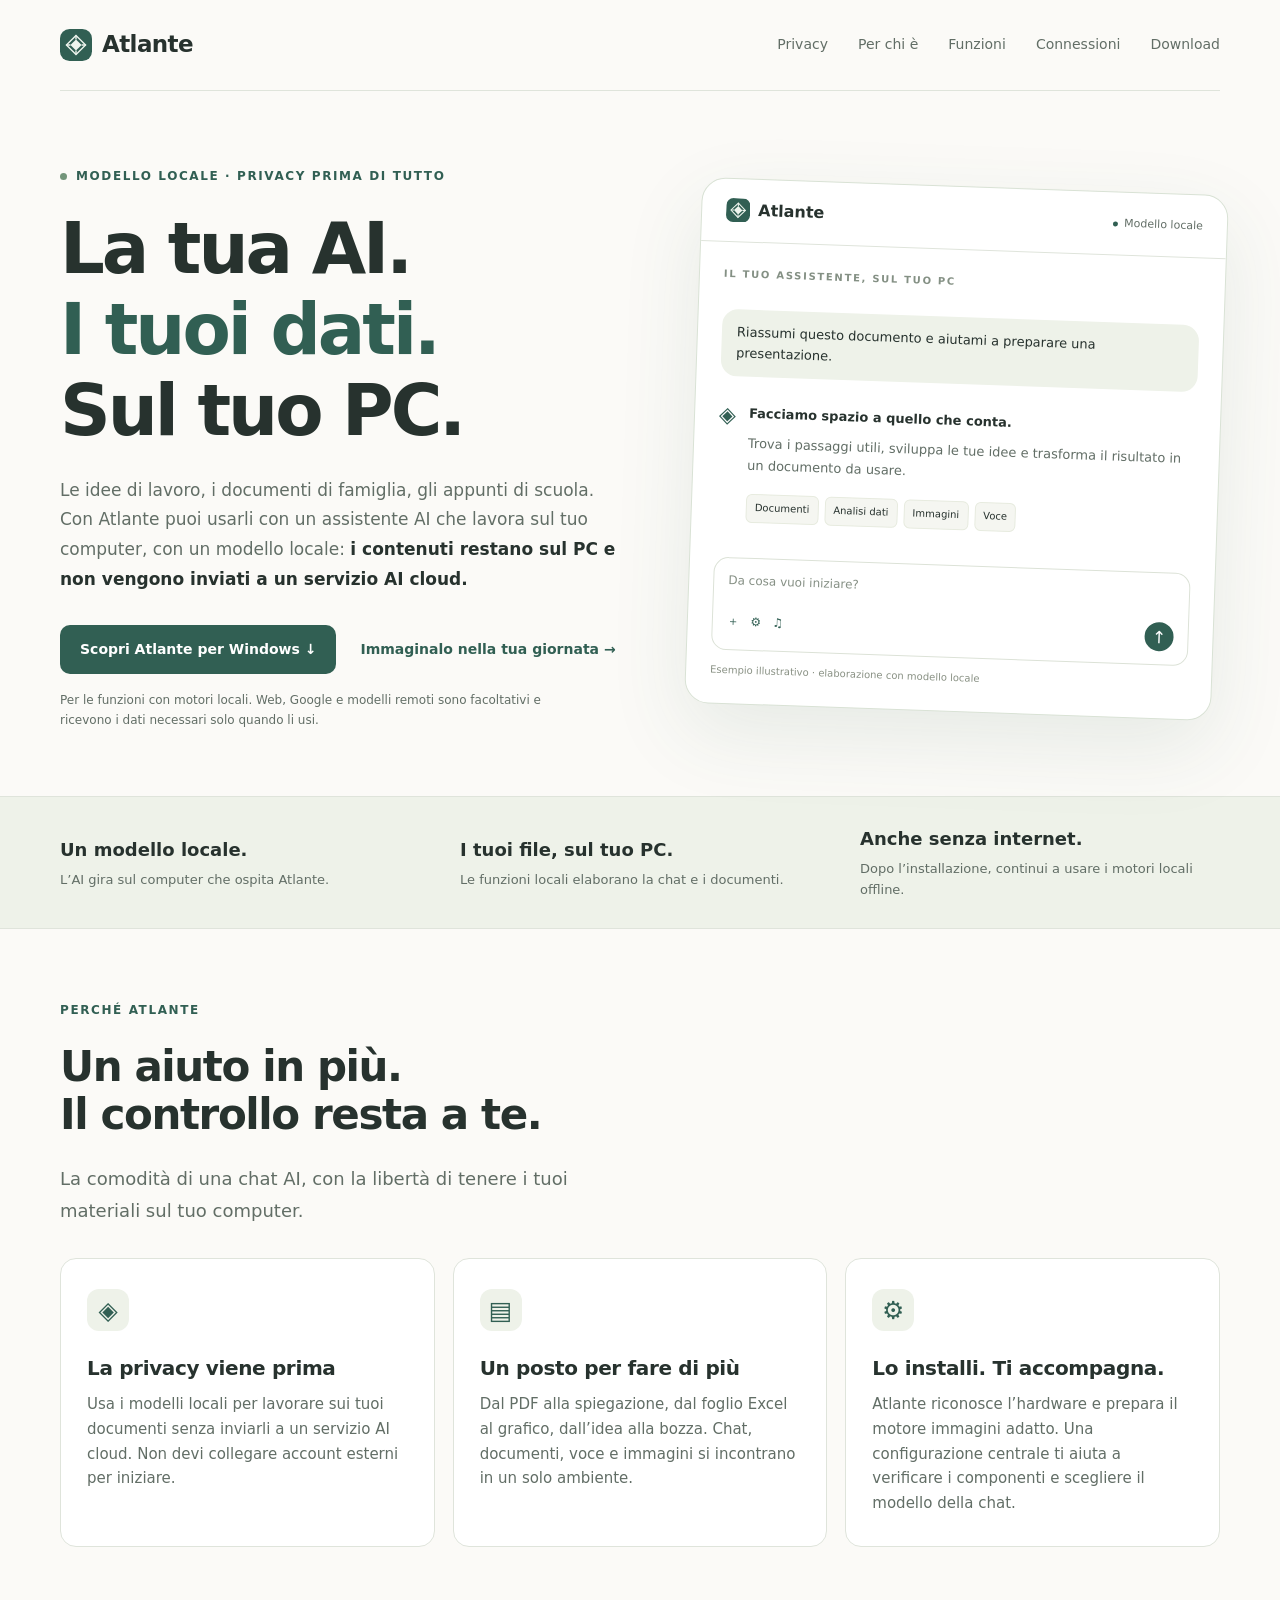
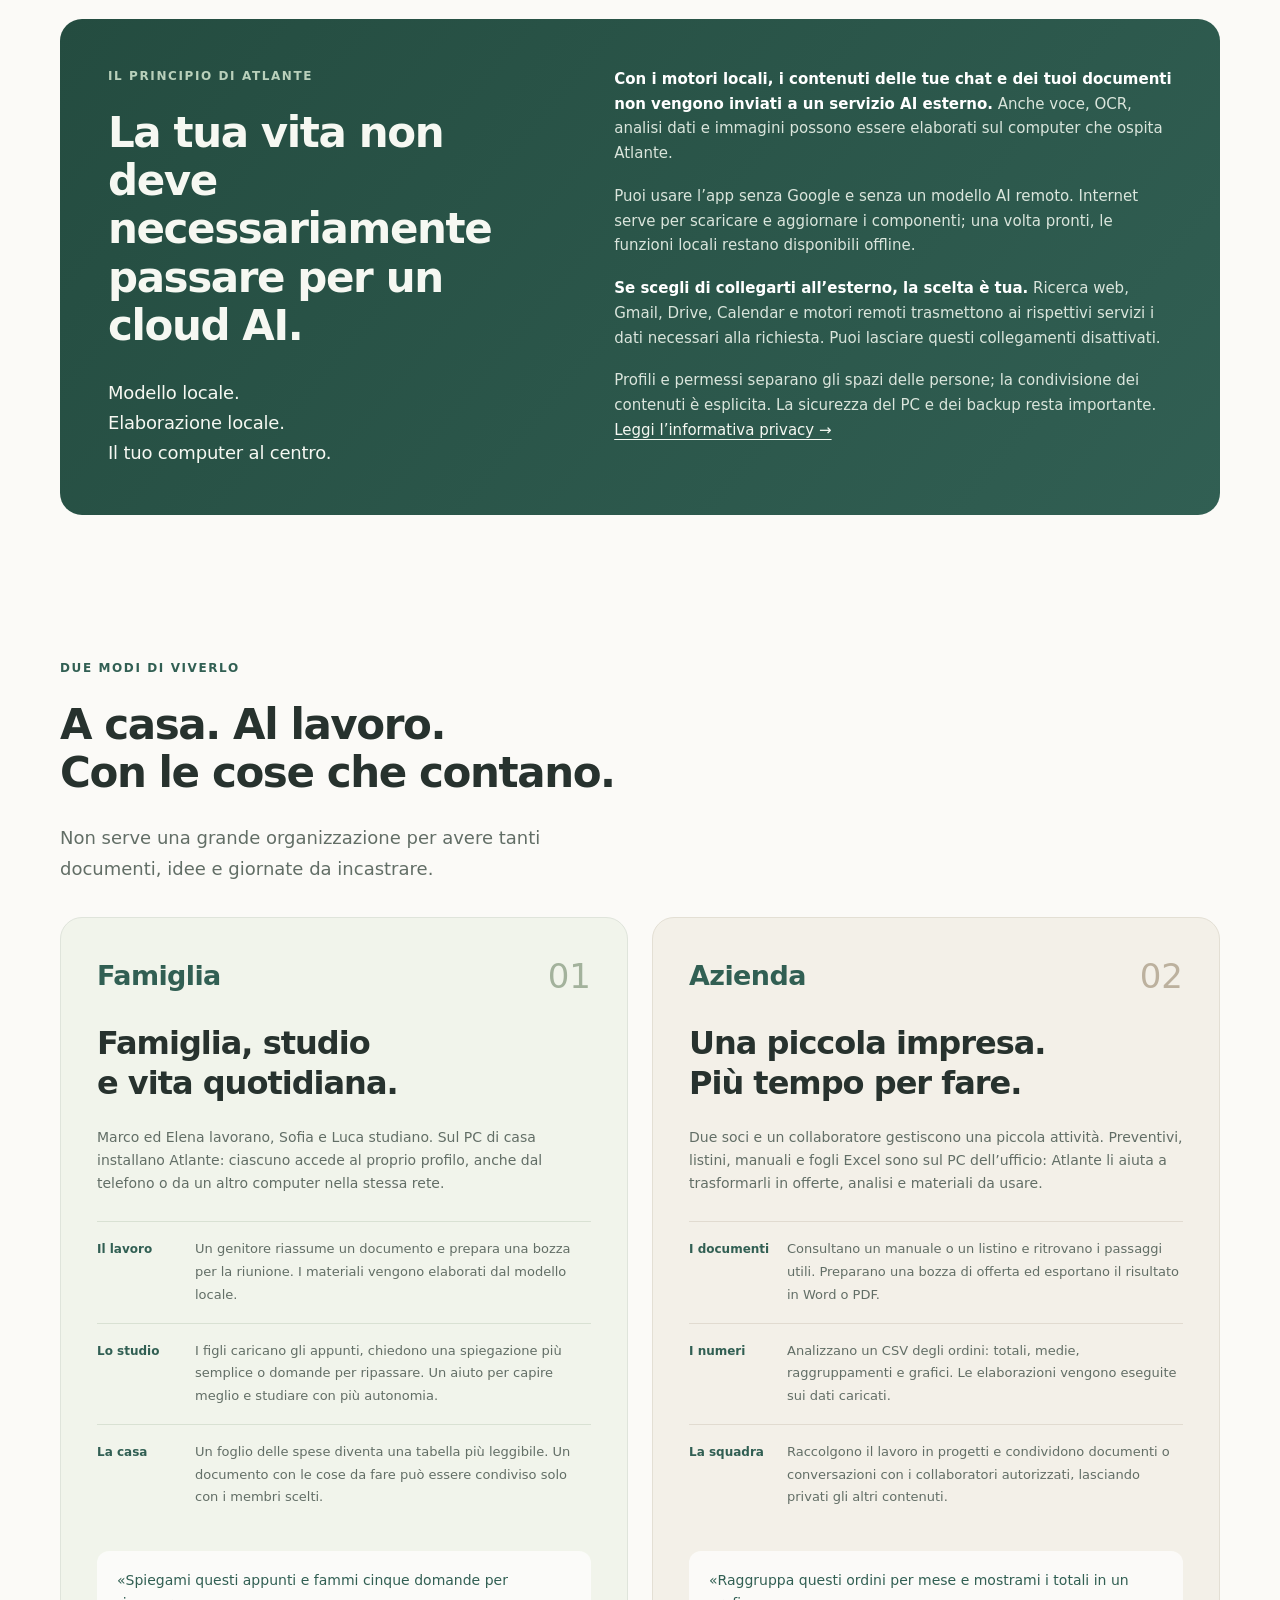
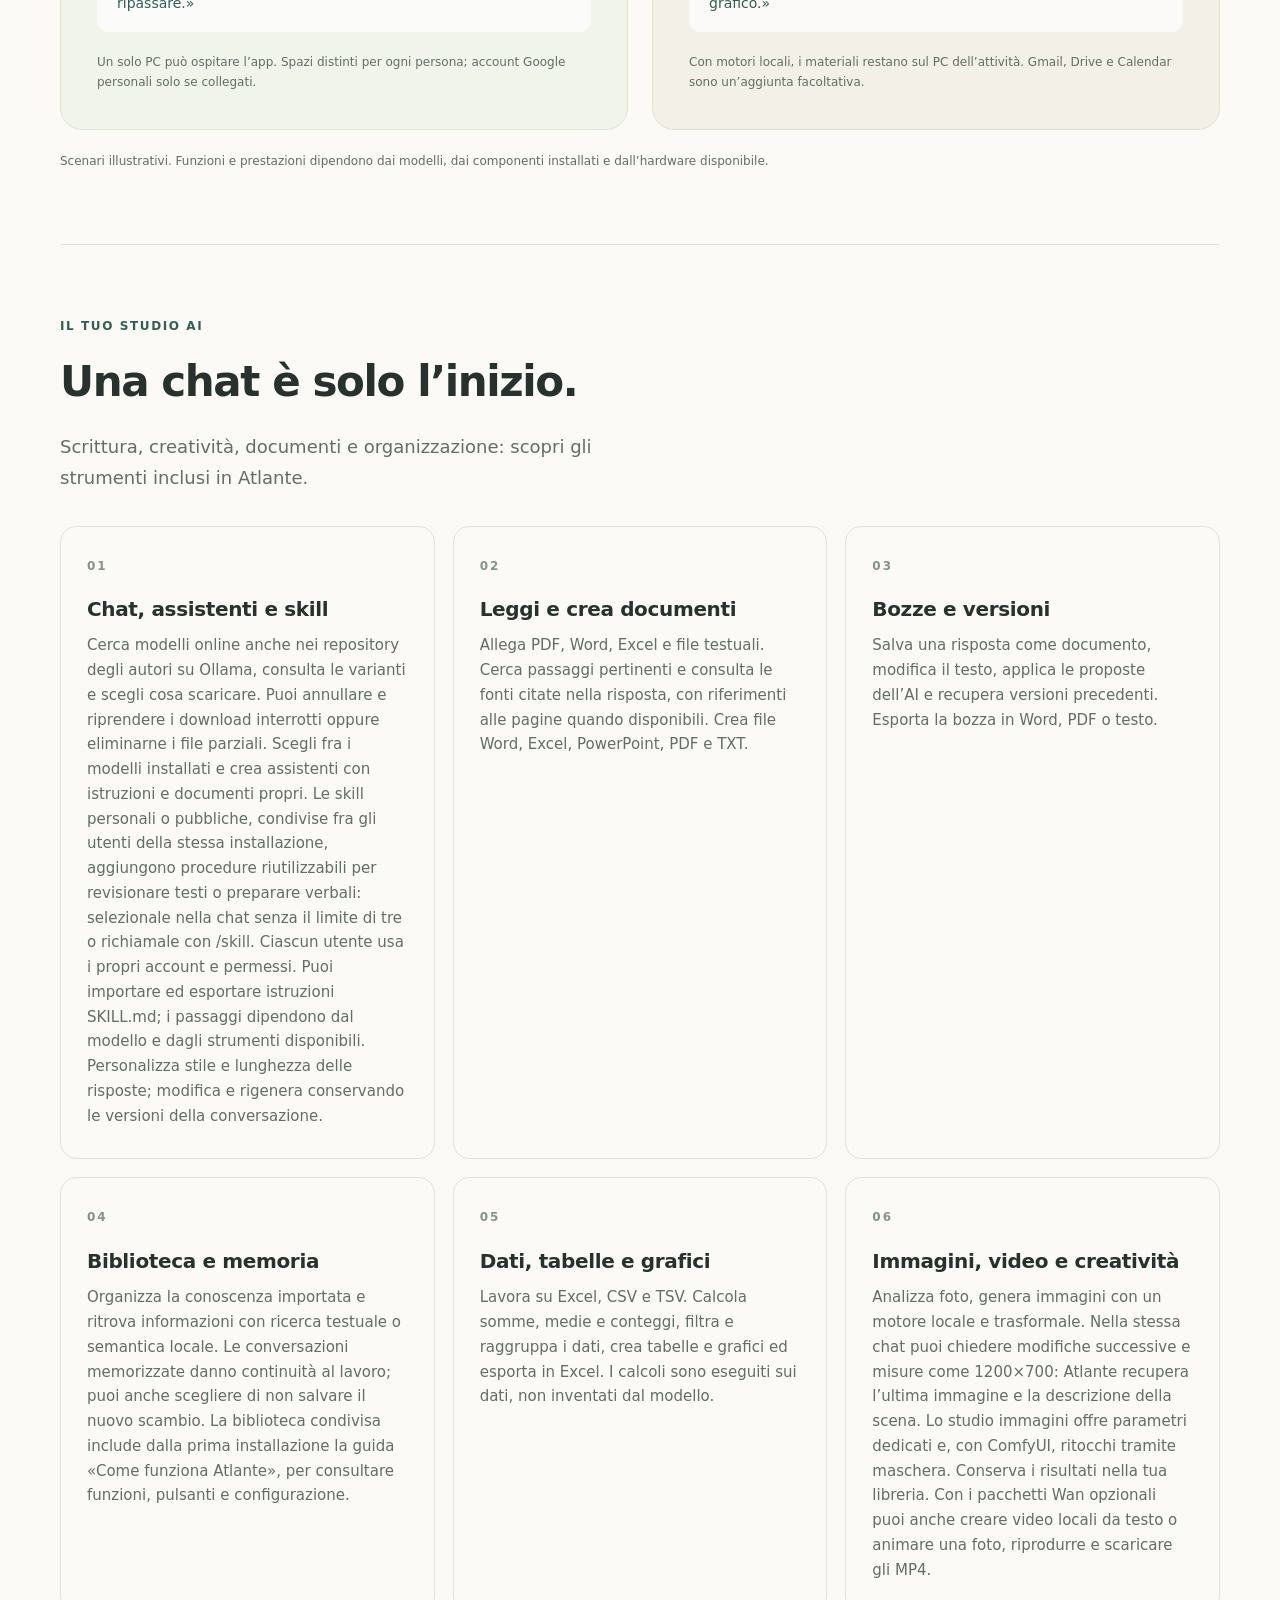
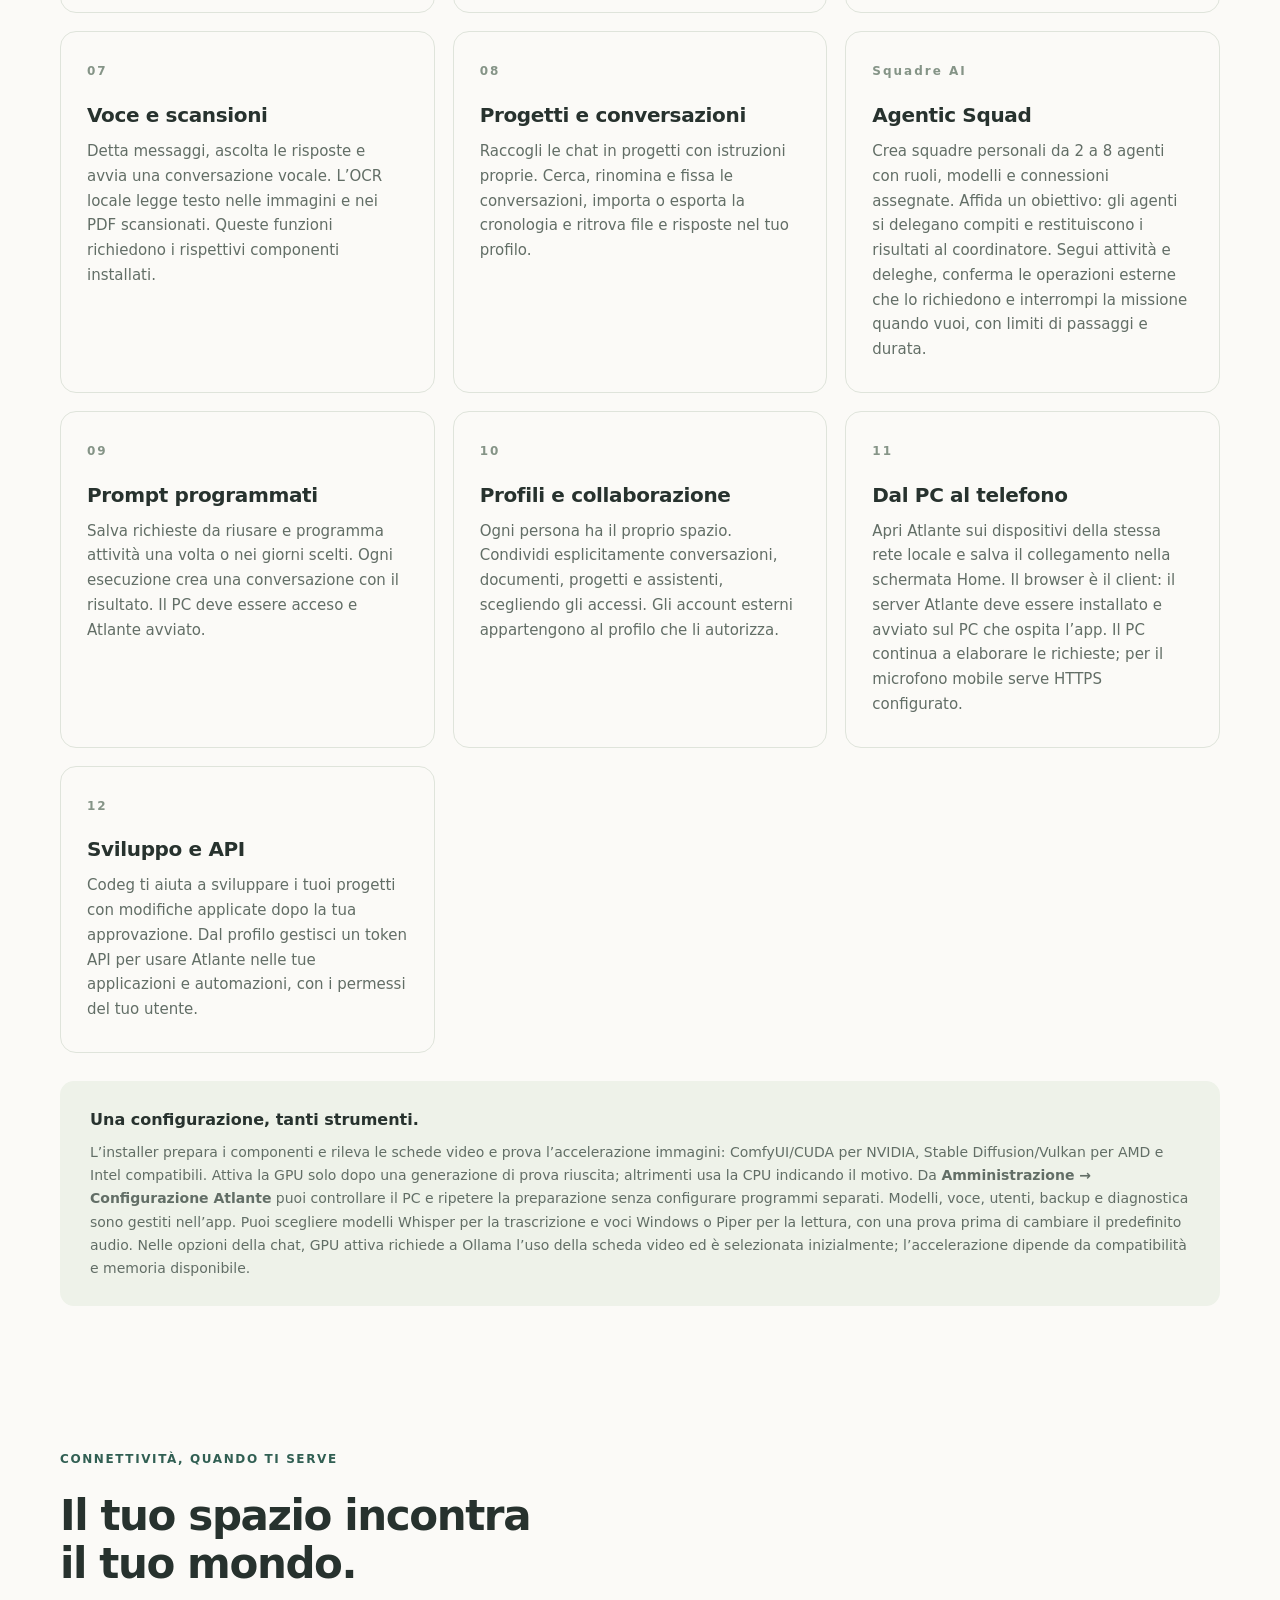
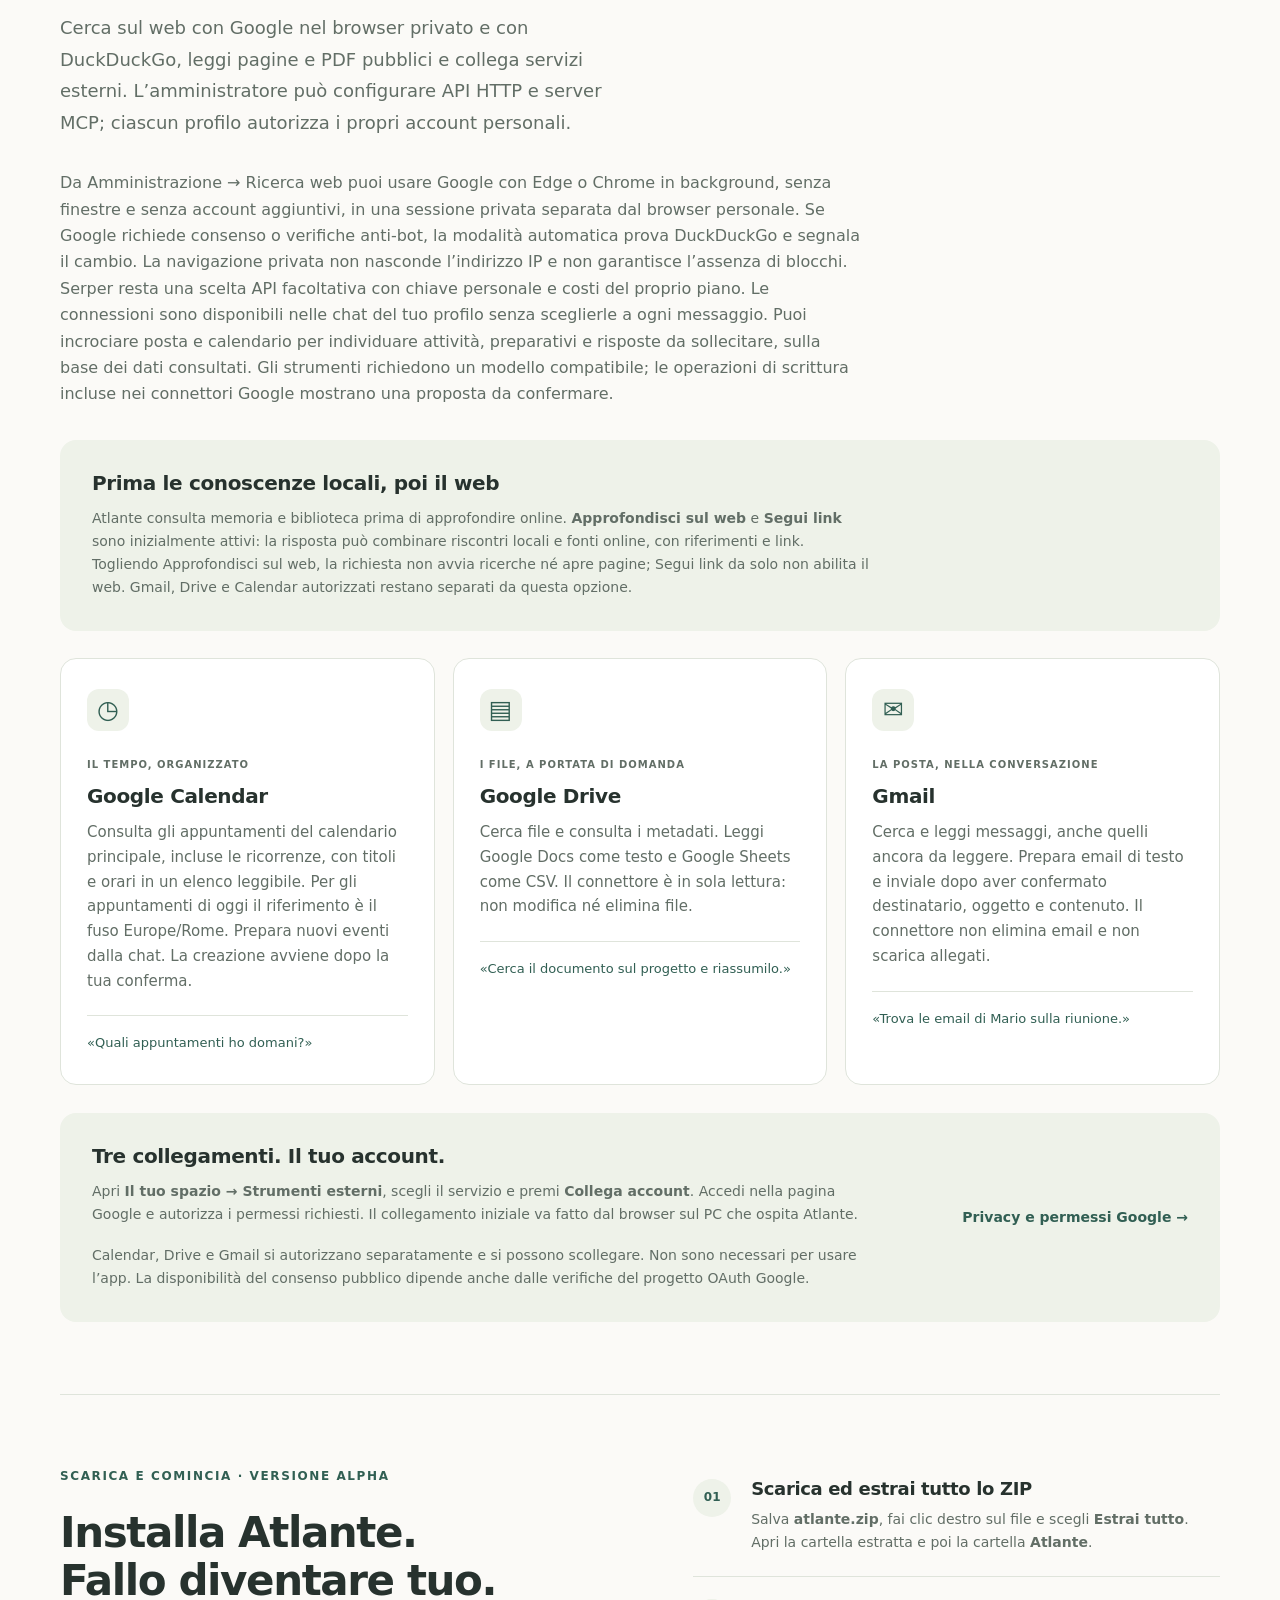
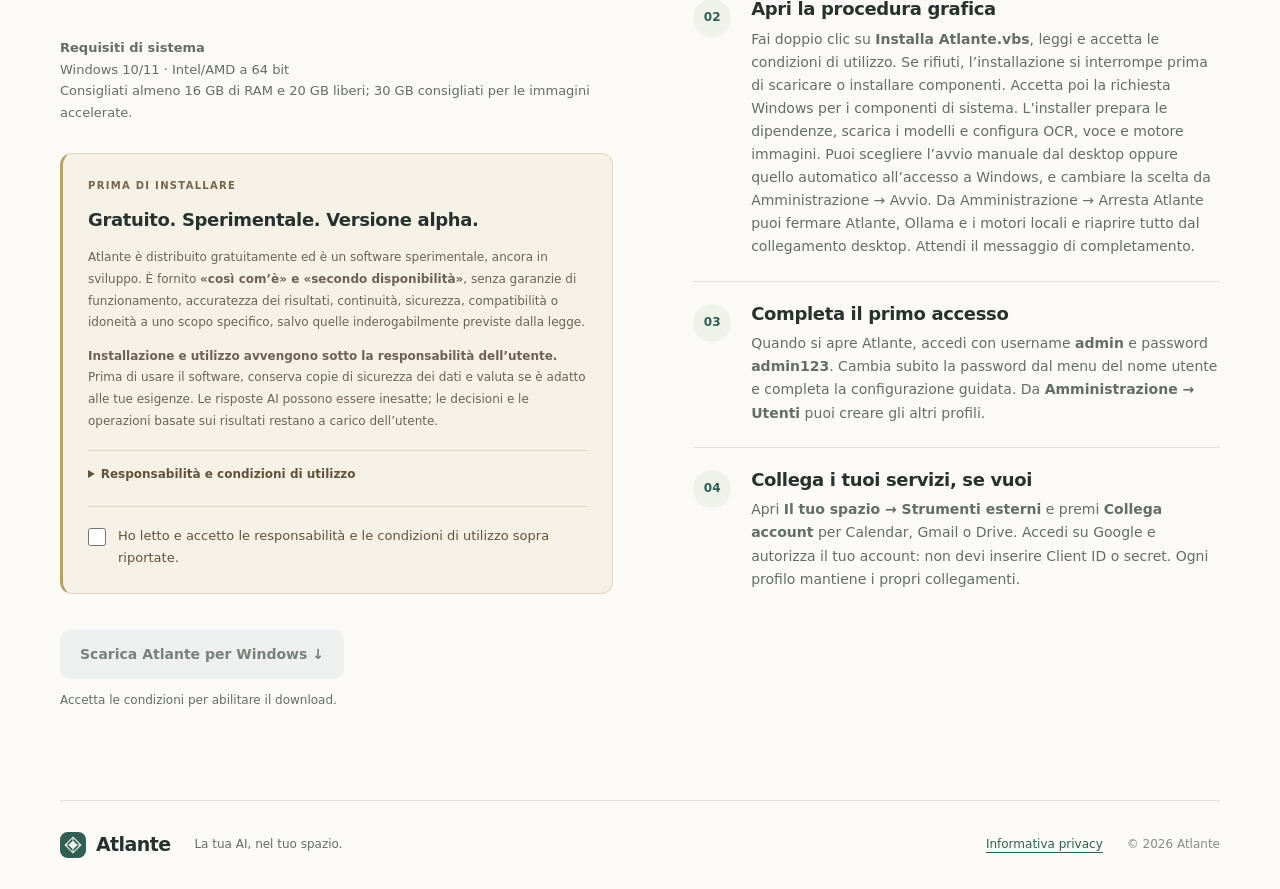
==== commit 8ece613c: "agentic squad" ====
--- a/index.html
+++ b/index.html
@@ -9,7 +9,7 @@
 <section id="locale" class="section wrap privacy-section"><div class="how-panel"><div><p class="eyebrow">Il principio di Atlante</p><h2>La tua vita non deve necessariamente passare per un cloud AI.</h2><p class="privacy-manifesto">Modello locale.<br>Elaborazione locale.<br>Il tuo computer al centro.</p></div><div><p><strong>Con i motori locali, i contenuti delle tue chat e dei tuoi documenti non vengono inviati a un servizio AI esterno.</strong> Anche voce, OCR, analisi dati e immagini possono essere elaborati sul computer che ospita Atlante.</p><p>Puoi usare l’app senza Google e senza un modello AI remoto. Internet serve per scaricare e aggiornare i componenti; una volta pronti, le funzioni locali restano disponibili offline.</p><p><strong>Se scegli di collegarti all’esterno, la scelta è tua.</strong> Ricerca web, Gmail, Drive, Calendar e motori remoti trasmettono ai rispettivi servizi i dati necessari alla richiesta. Puoi lasciare questi collegamenti disattivati.</p><p>Profili e permessi separano gli spazi delle persone; la condivisione dei contenuti è esplicita. La sicurezza del PC e dei backup resta importante. <a href="privacy.html">Leggi l’informativa privacy →</a></p></div></div></section>
 <section id="quotidiano" class="section wrap use-cases"><div class="section-heading"><p class="eyebrow">Due modi di viverlo</p><h2>A casa. Al lavoro.<br>Con le cose che contano.</h2><p class="lead">Non serve una grande organizzazione per avere tanti documenti, idee e giornate da incastrare.</p></div><div class="story-grid"><article class="story-card family-story"><div class="story-top"><span class="story-label">Famiglia</span><span class="story-number" aria-hidden="true">01</span></div><h3>Famiglia, studio<br>e vita quotidiana.</h3><p>Marco ed Elena lavorano, Sofia e Luca studiano. Sul PC di casa installano Atlante: ciascuno accede al proprio profilo, anche dal telefono o da un altro computer nella stessa rete.</p><ol class="story-steps"><li><span>Il lavoro</span><p>Un genitore riassume un documento e prepara una bozza per la riunione. I materiali vengono elaborati dal modello locale.</p></li><li><span>Lo studio</span><p>I figli caricano gli appunti, chiedono una spiegazione più semplice o domande per ripassare. Un aiuto per capire meglio e studiare con più autonomia.</p></li><li><span>La casa</span><p>Un foglio delle spese diventa una tabella più leggibile. Un documento con le cose da fare può essere condiviso solo con i membri scelti.</p></li></ol><div class="story-prompt">«Spiegami questi appunti e fammi cinque domande per ripassare.»</div><p class="story-footnote">Un solo PC può ospitare l’app. Spazi distinti per ogni persona; account Google personali solo se collegati.</p></article><article class="story-card business-story"><div class="story-top"><span class="story-label">Azienda</span><span class="story-number" aria-hidden="true">02</span></div><h3>Una piccola impresa.<br>Più tempo per fare.</h3><p>Due soci e un collaboratore gestiscono una piccola attività. Preventivi, listini, manuali e fogli Excel sono sul PC dell’ufficio: Atlante li aiuta a trasformarli in offerte, analisi e materiali da usare.</p><ol class="story-steps"><li><span>I documenti</span><p>Consultano un manuale o un listino e ritrovano i passaggi utili. Preparano una bozza di offerta ed esportano il risultato in Word o PDF.</p></li><li><span>I numeri</span><p>Analizzano un CSV degli ordini: totali, medie, raggruppamenti e grafici. Le elaborazioni vengono eseguite sui dati caricati.</p></li><li><span>La squadra</span><p>Raccolgono il lavoro in progetti e condividono documenti o conversazioni con i collaboratori autorizzati, lasciando privati gli altri contenuti.</p></li></ol><div class="story-prompt">«Raggruppa questi ordini per mese e mostrami i totali in un grafico.»</div><p class="story-footnote">Con motori locali, i materiali restano sul PC dell’attività. Gmail, Drive e Calendar sono un’aggiunta facoltativa.</p></article></div><p class="use-case-note">Scenari illustrativi. Funzioni e prestazioni dipendono dai modelli, dai componenti installati e dall’hardware disponibile.</p></section>
 <section id="funzioni" class="section wrap feature-section"><div class="section-heading"><p class="eyebrow">Il tuo studio AI</p><h2>Una chat è solo l’inizio.</h2><p class="lead">Scrittura, creatività, documenti e organizzazione: scopri gli strumenti inclusi in Atlante.</p></div><div class="cards feature-grid">
-<article class="card"><span class="feature-number">01</span><h3>Chat, assistenti e skill</h3><p>Cerca modelli online anche nei repository degli autori su Ollama, consulta le varianti e scegli cosa scaricare. Scegli fra i modelli installati e crea assistenti con istruzioni e documenti propri. Le skill personali o pubbliche, condivise fra gli utenti della stessa installazione, aggiungono procedure riutilizzabili per revisionare testi o preparare verbali: selezionale nella chat senza il limite di tre o richiamale con /skill. Ciascun utente usa i propri account e permessi. Puoi importare ed esportare istruzioni SKILL.md; i passaggi dipendono dal modello e dagli strumenti disponibili. Personalizza stile e lunghezza delle risposte; modifica e rigenera conservando le versioni della conversazione.</p></article>
+<article class="card"><span class="feature-number">01</span><h3>Chat, assistenti e skill</h3><p>Cerca modelli online anche nei repository degli autori su Ollama, consulta le varianti e scegli cosa scaricare. Puoi annullare e riprendere i download interrotti oppure eliminarne i file parziali. Scegli fra i modelli installati e crea assistenti con istruzioni e documenti propri. Le skill personali o pubbliche, condivise fra gli utenti della stessa installazione, aggiungono procedure riutilizzabili per revisionare testi o preparare verbali: selezionale nella chat senza il limite di tre o richiamale con /skill. Ciascun utente usa i propri account e permessi. Puoi importare ed esportare istruzioni SKILL.md; i passaggi dipendono dal modello e dagli strumenti disponibili. Personalizza stile e lunghezza delle risposte; modifica e rigenera conservando le versioni della conversazione.</p></article>
 <article class="card"><span class="feature-number">02</span><h3>Leggi e crea documenti</h3><p>Allega PDF, Word, Excel e file testuali. Cerca passaggi pertinenti e consulta le fonti citate nella risposta, con riferimenti alle pagine quando disponibili. Crea file Word, Excel, PowerPoint, PDF e TXT.</p></article>
 <article class="card"><span class="feature-number">03</span><h3>Bozze e versioni</h3><p>Salva una risposta come documento, modifica il testo, applica le proposte dell’AI e recupera versioni precedenti. Esporta la bozza in Word, PDF o testo.</p></article>
 <article class="card"><span class="feature-number">04</span><h3>Biblioteca e memoria</h3><p>Organizza la conoscenza importata e ritrova informazioni con ricerca testuale o semantica locale. Le conversazioni memorizzate danno continuità al lavoro; puoi anche scegliere di non salvare il nuovo scambio. La biblioteca condivisa include dalla prima installazione la guida «Come funziona Atlante», per consultare funzioni, pulsanti e configurazione.</p></article>
@@ -17,6 +17,7 @@
 <article class="card"><span class="feature-number">06</span><h3>Immagini, video e creatività</h3><p>Analizza foto, genera immagini con un motore locale e trasformale. Nella stessa chat puoi chiedere modifiche successive e misure come 1200×700: Atlante recupera l’ultima immagine e la descrizione della scena. Lo studio immagini offre parametri dedicati e, con ComfyUI, ritocchi tramite maschera. Conserva i risultati nella tua libreria. Con i pacchetti Wan opzionali puoi anche creare video locali da testo o animare una foto, riprodurre e scaricare gli MP4.</p></article>
 <article class="card"><span class="feature-number">07</span><h3>Voce e scansioni</h3><p>Detta messaggi, ascolta le risposte e avvia una conversazione vocale. L’OCR locale legge testo nelle immagini e nei PDF scansionati. Queste funzioni richiedono i rispettivi componenti installati.</p></article>
 <article class="card"><span class="feature-number">08</span><h3>Progetti e conversazioni</h3><p>Raccogli le chat in progetti con istruzioni proprie. Cerca, rinomina e fissa le conversazioni, importa o esporta la cronologia e ritrova file e risposte nel tuo profilo.</p></article>
+<article class="card"><span class="feature-number">Squadre AI</span><h3>Agentic Squad</h3><p>Crea squadre personali da 2 a 8 agenti con ruoli, modelli e connessioni assegnate. Affida un obiettivo: gli agenti si delegano compiti e restituiscono i risultati al coordinatore. Segui attività e deleghe, conferma le operazioni esterne che lo richiedono e interrompi la missione quando vuoi, con limiti di passaggi e durata.</p></article>
 <article class="card"><span class="feature-number">09</span><h3>Prompt programmati</h3><p>Salva richieste da riusare e programma attività una volta o nei giorni scelti. Ogni esecuzione crea una conversazione con il risultato. Il PC deve essere acceso e Atlante avviato.</p></article>
 <article class="card"><span class="feature-number">10</span><h3>Profili e collaborazione</h3><p>Ogni persona ha il proprio spazio. Condividi esplicitamente conversazioni, documenti, progetti e assistenti, scegliendo gli accessi. Gli account esterni appartengono al profilo che li autorizza.</p></article>
 <article class="card"><span class="feature-number">11</span><h3>Dal PC al telefono</h3><p>Apri Atlante sui dispositivi della stessa rete locale e salva il collegamento nella schermata Home. Il browser è il client: il server Atlante deve essere installato e avviato sul PC che ospita l’app. Il PC continua a elaborare le richieste; per il microfono mobile serve HTTPS configurato.</p></article>
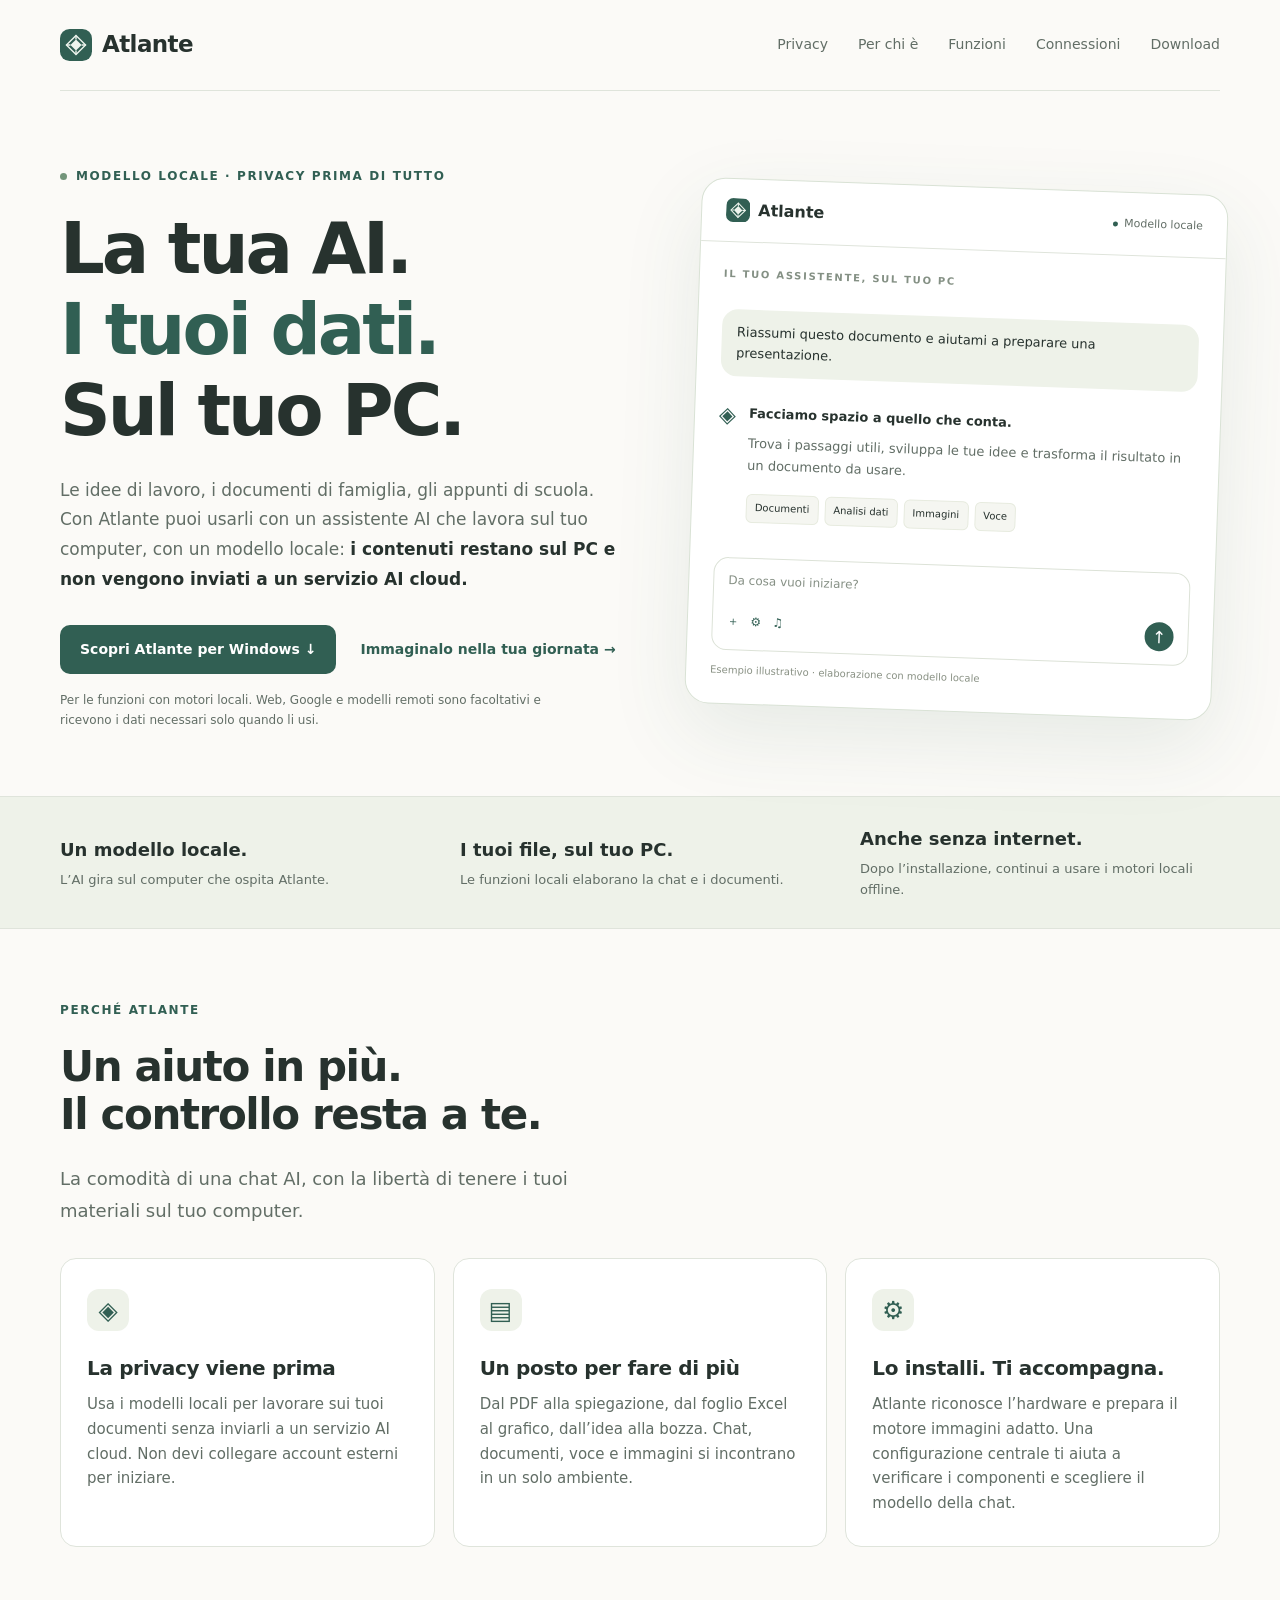
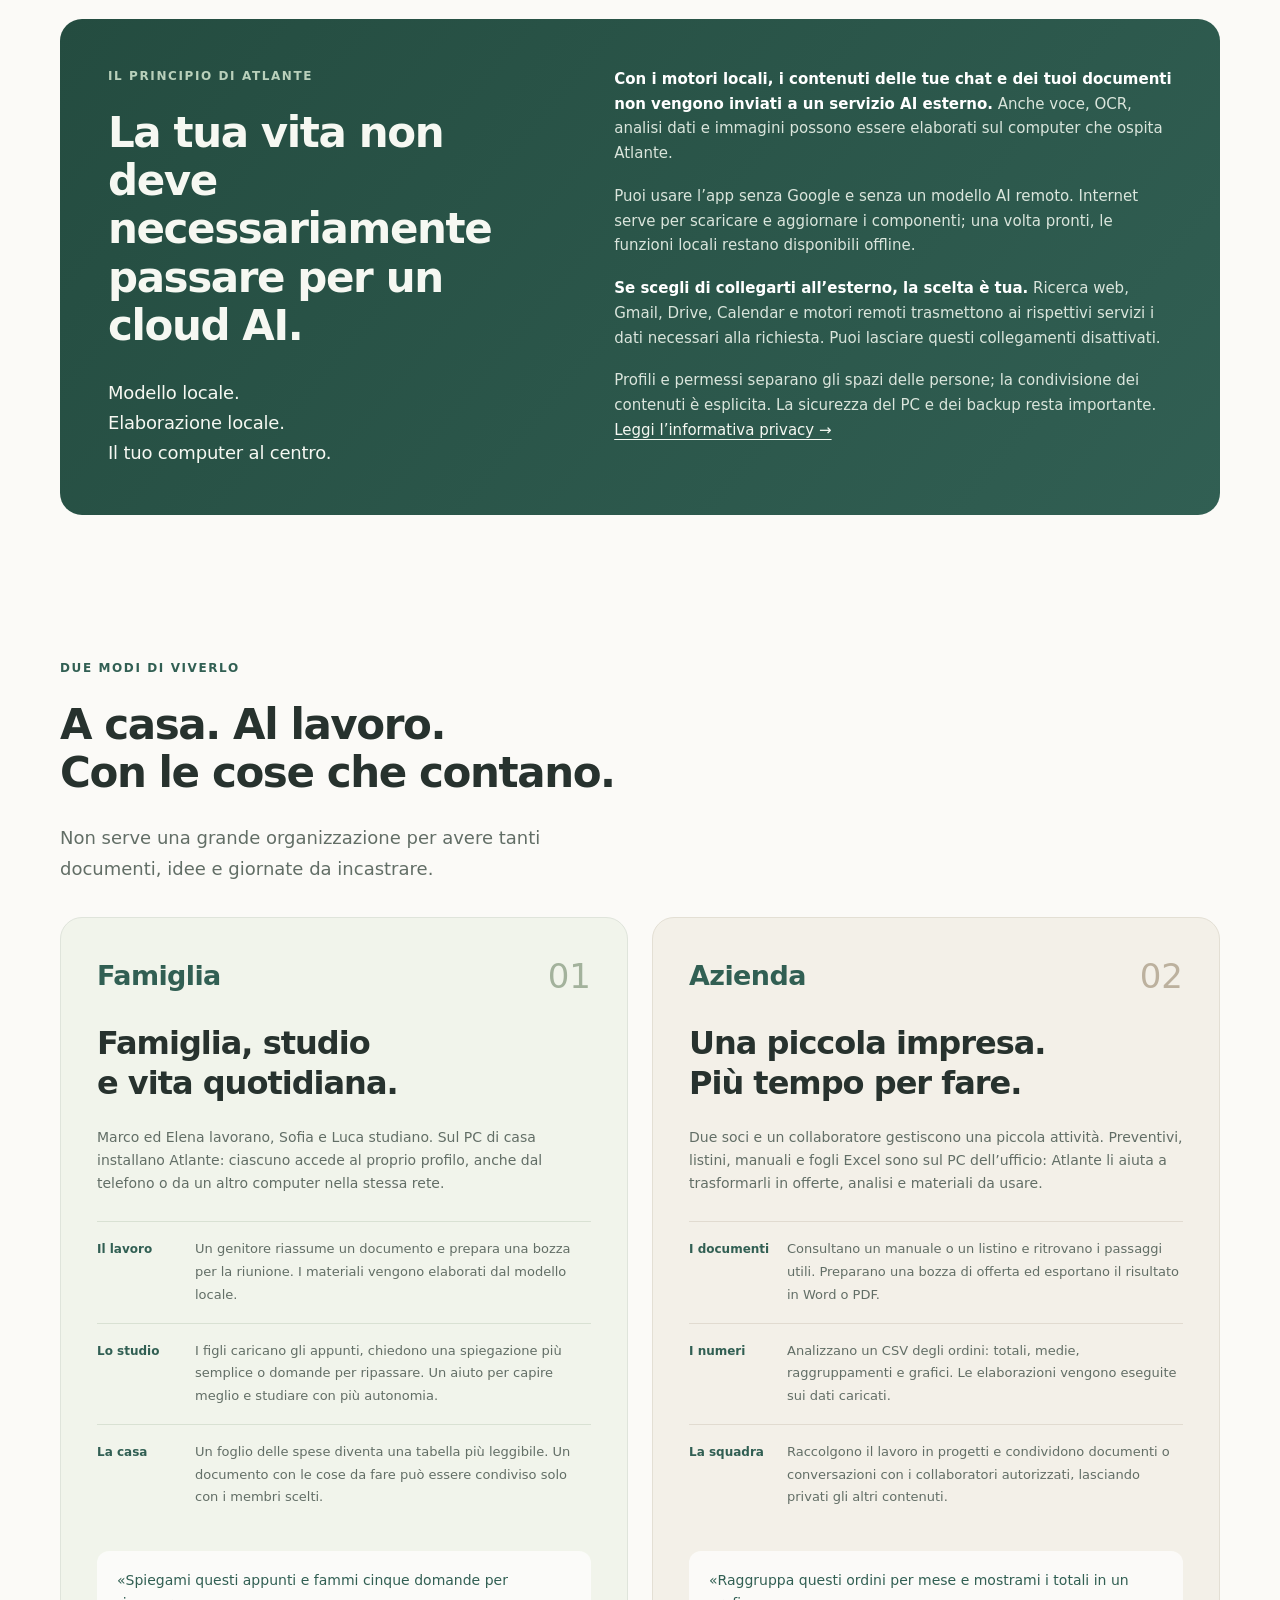
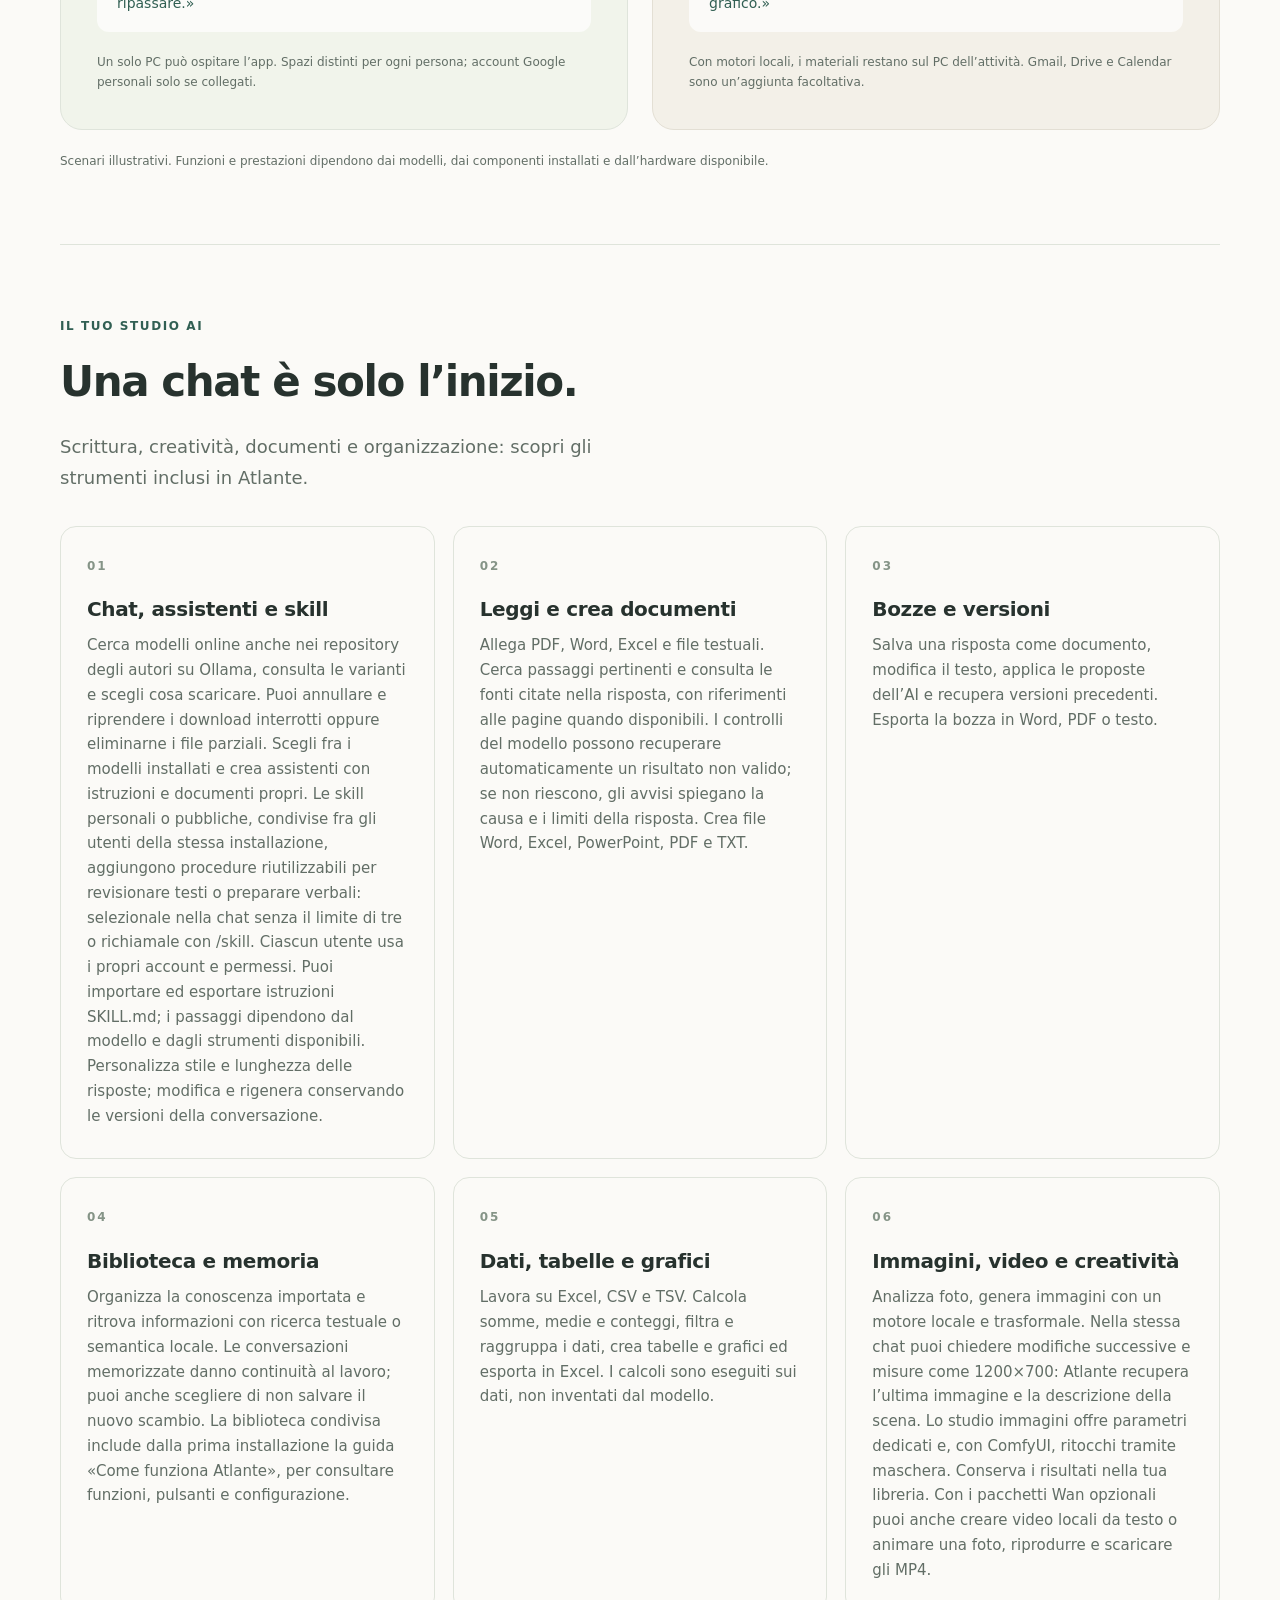
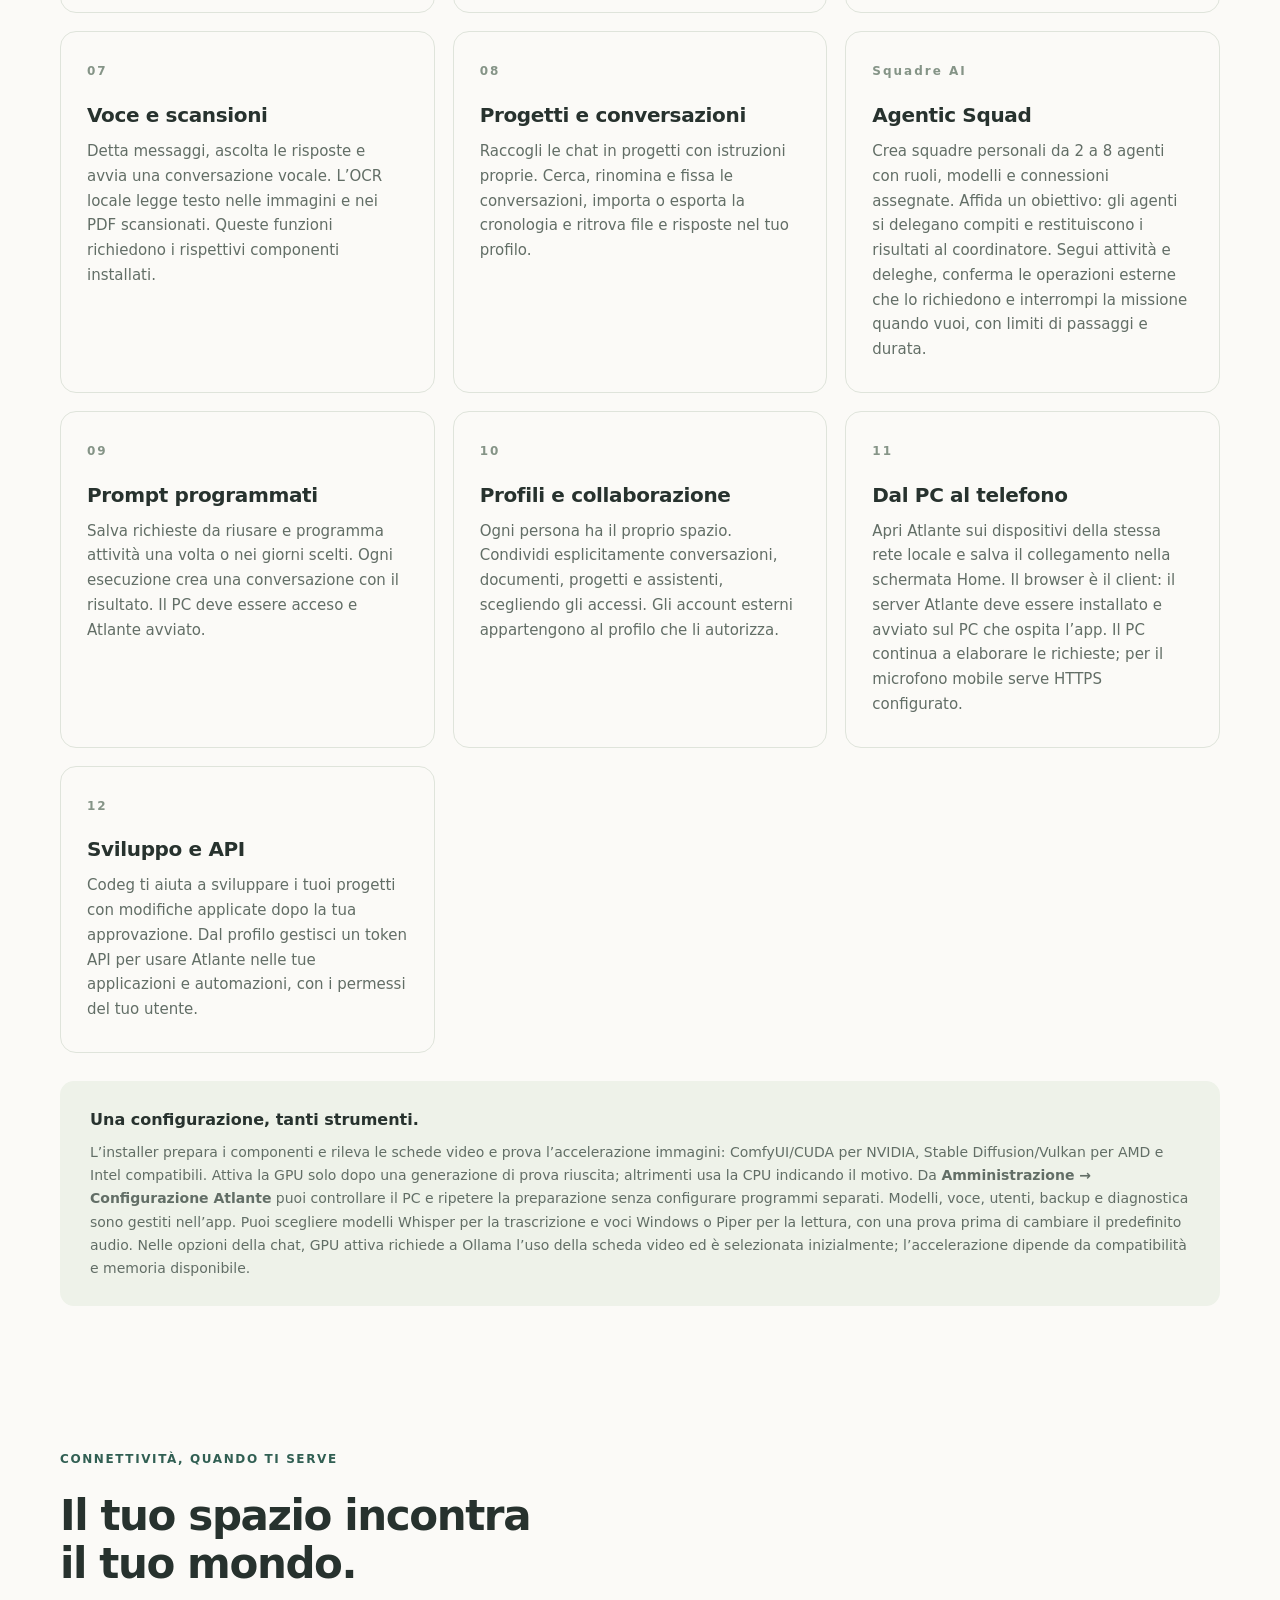
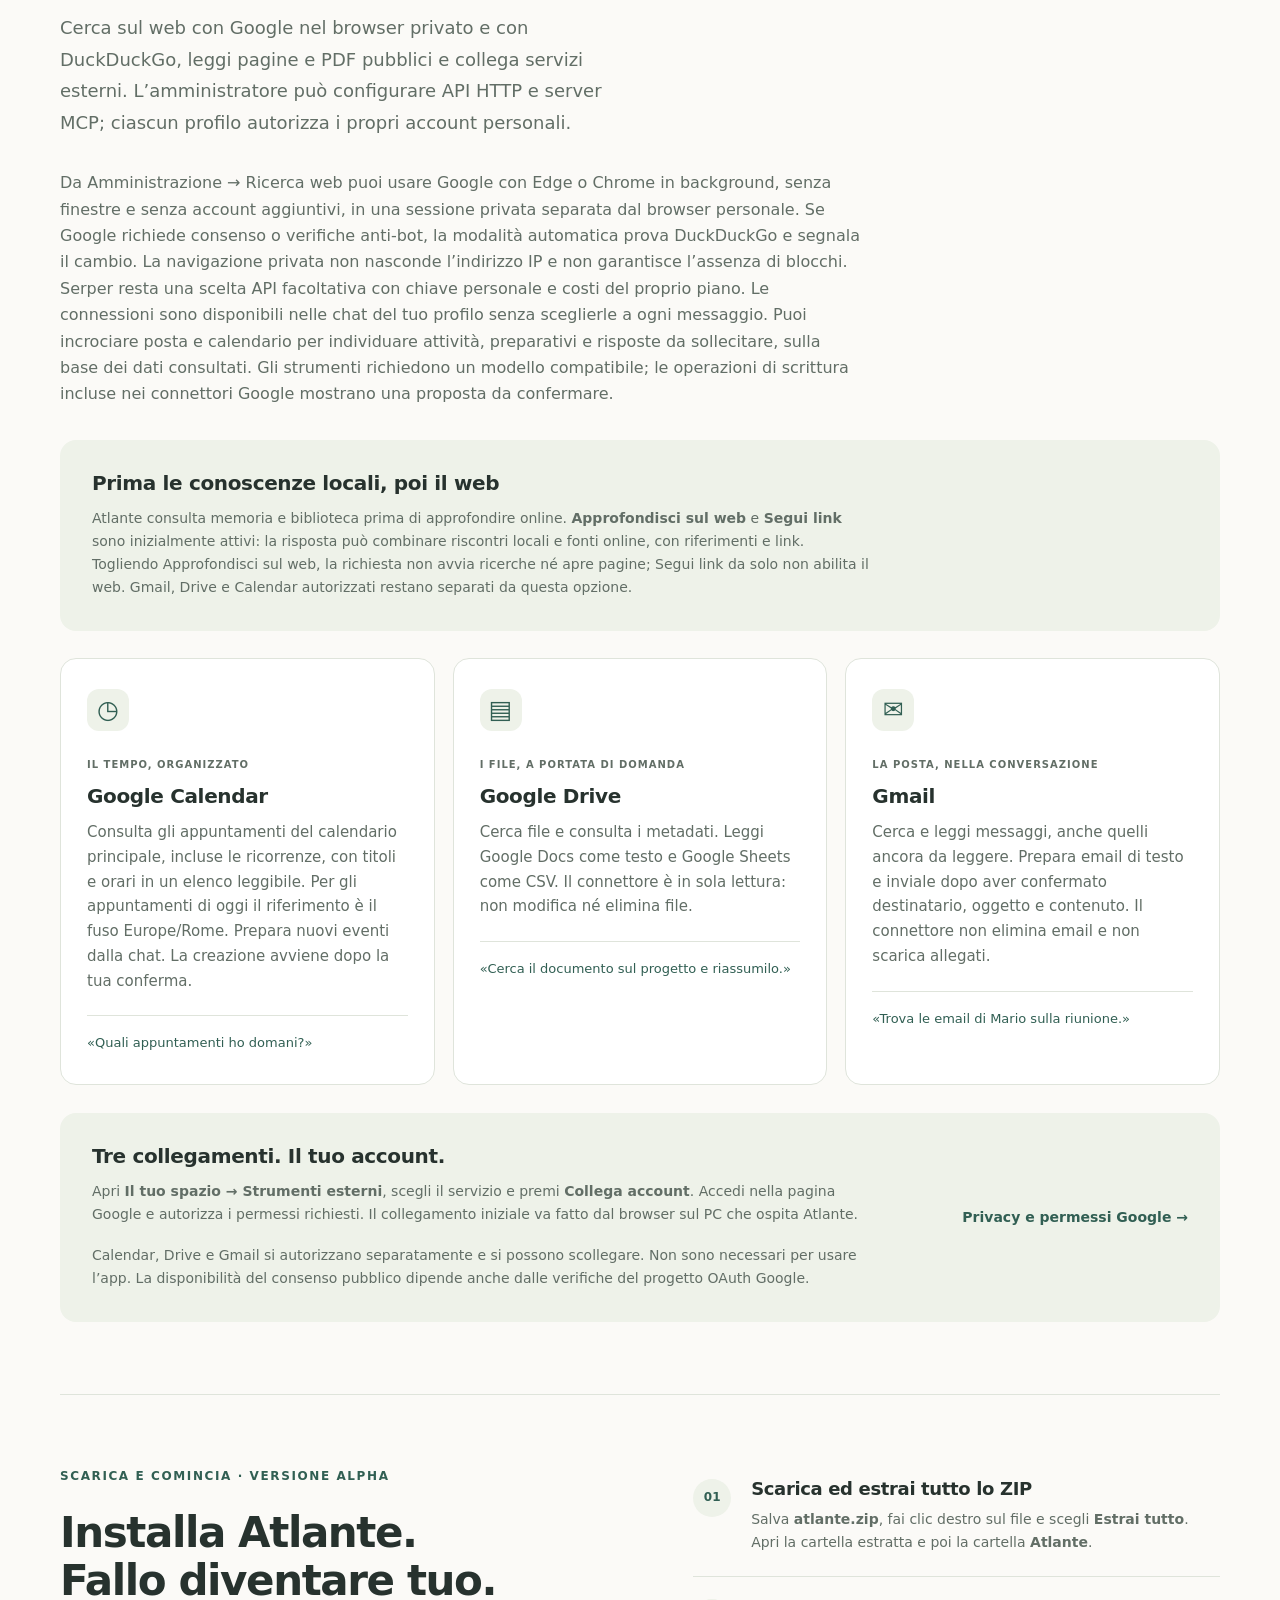
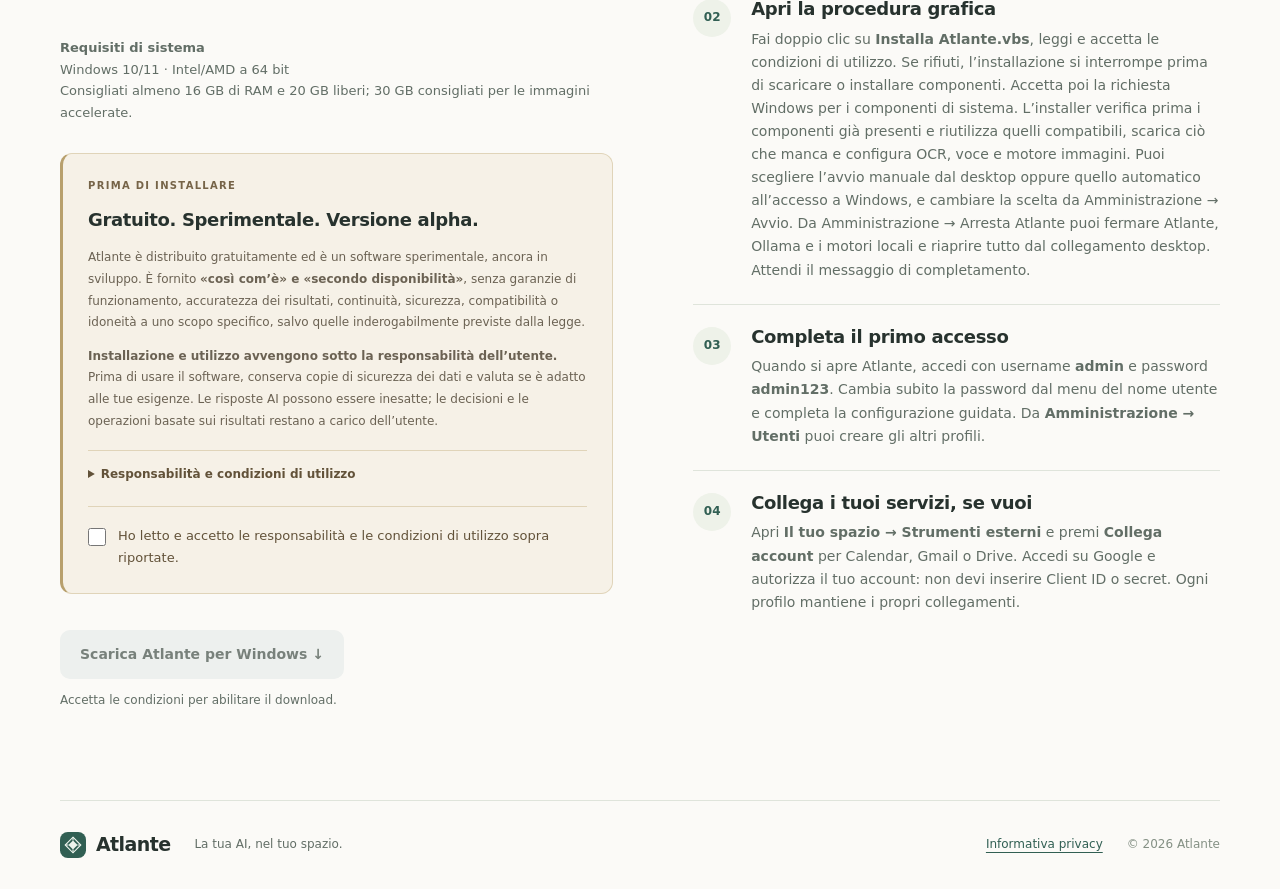
==== commit 7e00f725: "check installer" ====
--- a/index.html
+++ b/index.html
@@ -10,7 +10,7 @@
 <section id="quotidiano" class="section wrap use-cases"><div class="section-heading"><p class="eyebrow">Due modi di viverlo</p><h2>A casa. Al lavoro.<br>Con le cose che contano.</h2><p class="lead">Non serve una grande organizzazione per avere tanti documenti, idee e giornate da incastrare.</p></div><div class="story-grid"><article class="story-card family-story"><div class="story-top"><span class="story-label">Famiglia</span><span class="story-number" aria-hidden="true">01</span></div><h3>Famiglia, studio<br>e vita quotidiana.</h3><p>Marco ed Elena lavorano, Sofia e Luca studiano. Sul PC di casa installano Atlante: ciascuno accede al proprio profilo, anche dal telefono o da un altro computer nella stessa rete.</p><ol class="story-steps"><li><span>Il lavoro</span><p>Un genitore riassume un documento e prepara una bozza per la riunione. I materiali vengono elaborati dal modello locale.</p></li><li><span>Lo studio</span><p>I figli caricano gli appunti, chiedono una spiegazione più semplice o domande per ripassare. Un aiuto per capire meglio e studiare con più autonomia.</p></li><li><span>La casa</span><p>Un foglio delle spese diventa una tabella più leggibile. Un documento con le cose da fare può essere condiviso solo con i membri scelti.</p></li></ol><div class="story-prompt">«Spiegami questi appunti e fammi cinque domande per ripassare.»</div><p class="story-footnote">Un solo PC può ospitare l’app. Spazi distinti per ogni persona; account Google personali solo se collegati.</p></article><article class="story-card business-story"><div class="story-top"><span class="story-label">Azienda</span><span class="story-number" aria-hidden="true">02</span></div><h3>Una piccola impresa.<br>Più tempo per fare.</h3><p>Due soci e un collaboratore gestiscono una piccola attività. Preventivi, listini, manuali e fogli Excel sono sul PC dell’ufficio: Atlante li aiuta a trasformarli in offerte, analisi e materiali da usare.</p><ol class="story-steps"><li><span>I documenti</span><p>Consultano un manuale o un listino e ritrovano i passaggi utili. Preparano una bozza di offerta ed esportano il risultato in Word o PDF.</p></li><li><span>I numeri</span><p>Analizzano un CSV degli ordini: totali, medie, raggruppamenti e grafici. Le elaborazioni vengono eseguite sui dati caricati.</p></li><li><span>La squadra</span><p>Raccolgono il lavoro in progetti e condividono documenti o conversazioni con i collaboratori autorizzati, lasciando privati gli altri contenuti.</p></li></ol><div class="story-prompt">«Raggruppa questi ordini per mese e mostrami i totali in un grafico.»</div><p class="story-footnote">Con motori locali, i materiali restano sul PC dell’attività. Gmail, Drive e Calendar sono un’aggiunta facoltativa.</p></article></div><p class="use-case-note">Scenari illustrativi. Funzioni e prestazioni dipendono dai modelli, dai componenti installati e dall’hardware disponibile.</p></section>
 <section id="funzioni" class="section wrap feature-section"><div class="section-heading"><p class="eyebrow">Il tuo studio AI</p><h2>Una chat è solo l’inizio.</h2><p class="lead">Scrittura, creatività, documenti e organizzazione: scopri gli strumenti inclusi in Atlante.</p></div><div class="cards feature-grid">
 <article class="card"><span class="feature-number">01</span><h3>Chat, assistenti e skill</h3><p>Cerca modelli online anche nei repository degli autori su Ollama, consulta le varianti e scegli cosa scaricare. Puoi annullare e riprendere i download interrotti oppure eliminarne i file parziali. Scegli fra i modelli installati e crea assistenti con istruzioni e documenti propri. Le skill personali o pubbliche, condivise fra gli utenti della stessa installazione, aggiungono procedure riutilizzabili per revisionare testi o preparare verbali: selezionale nella chat senza il limite di tre o richiamale con /skill. Ciascun utente usa i propri account e permessi. Puoi importare ed esportare istruzioni SKILL.md; i passaggi dipendono dal modello e dagli strumenti disponibili. Personalizza stile e lunghezza delle risposte; modifica e rigenera conservando le versioni della conversazione.</p></article>
-<article class="card"><span class="feature-number">02</span><h3>Leggi e crea documenti</h3><p>Allega PDF, Word, Excel e file testuali. Cerca passaggi pertinenti e consulta le fonti citate nella risposta, con riferimenti alle pagine quando disponibili. Crea file Word, Excel, PowerPoint, PDF e TXT.</p></article>
+<article class="card"><span class="feature-number">02</span><h3>Leggi e crea documenti</h3><p>Allega PDF, Word, Excel e file testuali. Cerca passaggi pertinenti e consulta le fonti citate nella risposta, con riferimenti alle pagine quando disponibili. I controlli del modello possono recuperare automaticamente un risultato non valido; se non riescono, gli avvisi spiegano la causa e i limiti della risposta. Crea file Word, Excel, PowerPoint, PDF e TXT.</p></article>
 <article class="card"><span class="feature-number">03</span><h3>Bozze e versioni</h3><p>Salva una risposta come documento, modifica il testo, applica le proposte dell’AI e recupera versioni precedenti. Esporta la bozza in Word, PDF o testo.</p></article>
 <article class="card"><span class="feature-number">04</span><h3>Biblioteca e memoria</h3><p>Organizza la conoscenza importata e ritrova informazioni con ricerca testuale o semantica locale. Le conversazioni memorizzate danno continuità al lavoro; puoi anche scegliere di non salvare il nuovo scambio. La biblioteca condivisa include dalla prima installazione la guida «Come funziona Atlante», per consultare funzioni, pulsanti e configurazione.</p></article>
 <article class="card"><span class="feature-number">05</span><h3>Dati, tabelle e grafici</h3><p>Lavora su Excel, CSV e TSV. Calcola somme, medie e conteggi, filtra e raggruppa i dati, crea tabelle e grafici ed esporta in Excel. I calcoli sono eseguiti sui dati, non inventati dal modello.</p></article>
@@ -32,7 +32,7 @@
 <article class="card"><span class="card-icon" aria-hidden="true">▤</span><p class="eyebrow">I file, a portata di domanda</p><h3>Google Drive</h3><p>Cerca file e consulta i metadati. Leggi Google Docs come testo e Google Sheets come CSV. Il connettore è in sola lettura: non modifica né elimina file.</p><div class="example">«Cerca il documento sul progetto e riassumilo.»</div></article>
 <article class="card"><span class="card-icon" aria-hidden="true">✉</span><p class="eyebrow">La posta, nella conversazione</p><h3>Gmail</h3><p>Cerca e leggi messaggi, anche quelli ancora da leggere. Prepara email di testo e inviale dopo aver confermato destinatario, oggetto e contenuto. Il connettore non elimina email e non scarica allegati.</p><div class="example">«Trova le email di Mario sulla riunione.»</div></article>
 </div><div class="connect-panel"><div><h3>Tre collegamenti. Il tuo account.</h3><p>Apri <strong>Il tuo spazio → Strumenti esterni</strong>, scegli il servizio e premi <strong>Collega account</strong>. Accedi nella pagina Google e autorizza i permessi richiesti. Il collegamento iniziale va fatto dal browser sul PC che ospita Atlante.</p><p>Calendar, Drive e Gmail si autorizzano separatamente e si possono scollegare. Non sono necessari per usare l’app. La disponibilità del consenso pubblico dipende anche dalle verifiche del progetto OAuth Google.</p></div><a class="text-link" href="privacy.html#google">Privacy e permessi Google →</a></div></section>
-<section id="inizia" class="section wrap calendar-section"><div><p class="eyebrow">Scarica e comincia · Versione alpha</p><h2>Installa Atlante.<br>Fallo diventare tuo.</h2><p class="download-details"><strong>Requisiti di sistema</strong><br>Windows 10/11 · Intel/AMD a 64 bit<br>Consigliati almeno 16 GB di RAM e 20 GB liberi; 30 GB consigliati per le immagini accelerate.</p><aside class="alpha-notice" aria-labelledby="alpha-title"><p class="alpha-label">Prima di installare</p><h3 id="alpha-title">Gratuito. Sperimentale. Versione alpha.</h3><p>Atlante è distribuito gratuitamente ed è un software sperimentale, ancora in sviluppo. È fornito <strong>«così com’è» e «secondo disponibilità»</strong>, senza garanzie di funzionamento, accuratezza dei risultati, continuità, sicurezza, compatibilità o idoneità a uno scopo specifico, salvo quelle inderogabilmente previste dalla legge.</p><p><strong>Installazione e utilizzo avvengono sotto la responsabilità dell’utente.</strong> Prima di usare il software, conserva copie di sicurezza dei dati e valuta se è adatto alle tue esigenze. Le risposte AI possono essere inesatte; le decisioni e le operazioni basate sui risultati restano a carico dell’utente.</p><details class="alpha-details"><summary>Responsabilità e condizioni di utilizzo</summary><p><strong>Limitazione di responsabilità.</strong> Nella misura massima consentita dalla normativa applicabile, lo sviluppatore esclude ogni responsabilità per danni diretti o indiretti, perdita o corruzione di dati, mancati guadagni, interruzioni dell’attività, indisponibilità dei servizi o altre conseguenze derivanti dall’installazione, dall’uso o dall’impossibilità di utilizzare Atlante, dai risultati generati o dalle operazioni eseguite tramite i servizi collegati.</p><p><strong>Uso e supervisione.</strong> L’utente è responsabile della configurazione del proprio computer, della protezione degli accessi, dei backup, dei dati caricati, delle autorizzazioni concesse e della liceità degli utilizzi. Atlante non sostituisce un professionista e non è progettato per impieghi nei quali un errore possa compromettere la salute, l’incolumità o la sicurezza delle persone. Le operazioni su dati o account esterni devono essere autorizzate dall’utente avente diritto.</p><p><strong>Servizi e componenti esterni.</strong> Modelli AI, librerie e servizi di terzi sono soggetti alle rispettive licenze, condizioni e politiche. Lo sviluppatore non garantisce la loro disponibilità, correttezza o permanenza e non controlla modifiche, limitazioni o interruzioni introdotte dai rispettivi fornitori.</p><p><strong>Assistenza e aggiornamenti.</strong> La distribuzione gratuita non comporta un impegno contrattuale a fornire assistenza, manutenzione, aggiornamenti, correzioni entro termini determinati o continuità del progetto, salvo diverso accordo espresso. Non viene garantita la compatibilità delle versioni future con installazioni, configurazioni o dati precedenti.</p><p><strong>Limiti inderogabili.</strong> Le presenti esclusioni non si applicano ai casi di dolo o colpa grave dello sviluppatore, né alle responsabilità, alle garanzie e ai diritti che la legge applicabile non consente di escludere o limitare. L’eventuale inefficacia di una disposizione non estende le esclusioni oltre quanto consentito dalla legge.</p></details><label class="download-consent" for="accept-download"><input type="checkbox" id="accept-download"><span>Ho letto e accetto le responsabilità e le condizioni di utilizzo sopra riportate.</span></label></aside><div class="download-action"><a id="download-atlante" class="button" role="button" aria-disabled="true" tabindex="-1" download="atlante.zip" aria-describedby="download-hint">Scarica Atlante per Windows ↓</a><p id="download-hint" class="download-hint">Accetta le condizioni per abilitare il download.</p><noscript><p>Per abilitare il download, attiva JavaScript nel browser.</p></noscript></div></div><ol class="steps"><li><span>01</span><div><h3>Scarica ed estrai tutto lo ZIP</h3><p>Salva <strong>atlante.zip</strong>, fai clic destro sul file e scegli <strong>Estrai tutto</strong>. Apri la cartella estratta e poi la cartella <strong>Atlante</strong>.</p></div></li><li><span>02</span><div><h3>Apri la procedura grafica</h3><p>Fai doppio clic su <strong>Installa Atlante.vbs</strong>, leggi e accetta le condizioni di utilizzo. Se rifiuti, l’installazione si interrompe prima di scaricare o installare componenti. Accetta poi la richiesta Windows per i componenti di sistema. L’installer prepara le dipendenze, scarica i modelli e configura OCR, voce e motore immagini. Puoi scegliere l’avvio manuale dal desktop oppure quello automatico all’accesso a Windows, e cambiare la scelta da Amministrazione → Avvio. Da Amministrazione → Arresta Atlante puoi fermare Atlante, Ollama e i motori locali e riaprire tutto dal collegamento desktop. Attendi il messaggio di completamento.</p></div></li><li><span>03</span><div><h3>Completa il primo accesso</h3><p>Quando si apre Atlante, accedi con username <strong>admin</strong> e password <strong>admin123</strong>. Cambia subito la password dal menu del nome utente e completa la configurazione guidata. Da <strong>Amministrazione → Utenti</strong> puoi creare gli altri profili.</p></div></li><li><span>04</span><div><h3>Collega i tuoi servizi, se vuoi</h3><p>Apri <strong>Il tuo spazio → Strumenti esterni</strong> e premi <strong>Collega account</strong> per Calendar, Gmail o Drive. Accedi su Google e autorizza il tuo account: non devi inserire Client ID o secret. Ogni profilo mantiene i propri collegamenti.</p></div></li></ol></section>
+<section id="inizia" class="section wrap calendar-section"><div><p class="eyebrow">Scarica e comincia · Versione alpha</p><h2>Installa Atlante.<br>Fallo diventare tuo.</h2><p class="download-details"><strong>Requisiti di sistema</strong><br>Windows 10/11 · Intel/AMD a 64 bit<br>Consigliati almeno 16 GB di RAM e 20 GB liberi; 30 GB consigliati per le immagini accelerate.</p><aside class="alpha-notice" aria-labelledby="alpha-title"><p class="alpha-label">Prima di installare</p><h3 id="alpha-title">Gratuito. Sperimentale. Versione alpha.</h3><p>Atlante è distribuito gratuitamente ed è un software sperimentale, ancora in sviluppo. È fornito <strong>«così com’è» e «secondo disponibilità»</strong>, senza garanzie di funzionamento, accuratezza dei risultati, continuità, sicurezza, compatibilità o idoneità a uno scopo specifico, salvo quelle inderogabilmente previste dalla legge.</p><p><strong>Installazione e utilizzo avvengono sotto la responsabilità dell’utente.</strong> Prima di usare il software, conserva copie di sicurezza dei dati e valuta se è adatto alle tue esigenze. Le risposte AI possono essere inesatte; le decisioni e le operazioni basate sui risultati restano a carico dell’utente.</p><details class="alpha-details"><summary>Responsabilità e condizioni di utilizzo</summary><p><strong>Limitazione di responsabilità.</strong> Nella misura massima consentita dalla normativa applicabile, lo sviluppatore esclude ogni responsabilità per danni diretti o indiretti, perdita o corruzione di dati, mancati guadagni, interruzioni dell’attività, indisponibilità dei servizi o altre conseguenze derivanti dall’installazione, dall’uso o dall’impossibilità di utilizzare Atlante, dai risultati generati o dalle operazioni eseguite tramite i servizi collegati.</p><p><strong>Uso e supervisione.</strong> L’utente è responsabile della configurazione del proprio computer, della protezione degli accessi, dei backup, dei dati caricati, delle autorizzazioni concesse e della liceità degli utilizzi. Atlante non sostituisce un professionista e non è progettato per impieghi nei quali un errore possa compromettere la salute, l’incolumità o la sicurezza delle persone. Le operazioni su dati o account esterni devono essere autorizzate dall’utente avente diritto.</p><p><strong>Servizi e componenti esterni.</strong> Modelli AI, librerie e servizi di terzi sono soggetti alle rispettive licenze, condizioni e politiche. Lo sviluppatore non garantisce la loro disponibilità, correttezza o permanenza e non controlla modifiche, limitazioni o interruzioni introdotte dai rispettivi fornitori.</p><p><strong>Assistenza e aggiornamenti.</strong> La distribuzione gratuita non comporta un impegno contrattuale a fornire assistenza, manutenzione, aggiornamenti, correzioni entro termini determinati o continuità del progetto, salvo diverso accordo espresso. Non viene garantita la compatibilità delle versioni future con installazioni, configurazioni o dati precedenti.</p><p><strong>Limiti inderogabili.</strong> Le presenti esclusioni non si applicano ai casi di dolo o colpa grave dello sviluppatore, né alle responsabilità, alle garanzie e ai diritti che la legge applicabile non consente di escludere o limitare. L’eventuale inefficacia di una disposizione non estende le esclusioni oltre quanto consentito dalla legge.</p></details><label class="download-consent" for="accept-download"><input type="checkbox" id="accept-download"><span>Ho letto e accetto le responsabilità e le condizioni di utilizzo sopra riportate.</span></label></aside><div class="download-action"><a id="download-atlante" class="button" role="button" aria-disabled="true" tabindex="-1" download="atlante.zip" aria-describedby="download-hint">Scarica Atlante per Windows ↓</a><p id="download-hint" class="download-hint">Accetta le condizioni per abilitare il download.</p><noscript><p>Per abilitare il download, attiva JavaScript nel browser.</p></noscript></div></div><ol class="steps"><li><span>01</span><div><h3>Scarica ed estrai tutto lo ZIP</h3><p>Salva <strong>atlante.zip</strong>, fai clic destro sul file e scegli <strong>Estrai tutto</strong>. Apri la cartella estratta e poi la cartella <strong>Atlante</strong>.</p></div></li><li><span>02</span><div><h3>Apri la procedura grafica</h3><p>Fai doppio clic su <strong>Installa Atlante.vbs</strong>, leggi e accetta le condizioni di utilizzo. Se rifiuti, l’installazione si interrompe prima di scaricare o installare componenti. Accetta poi la richiesta Windows per i componenti di sistema. L’installer verifica prima i componenti già presenti e riutilizza quelli compatibili, scarica ciò che manca e configura OCR, voce e motore immagini. Puoi scegliere l’avvio manuale dal desktop oppure quello automatico all’accesso a Windows, e cambiare la scelta da Amministrazione → Avvio. Da Amministrazione → Arresta Atlante puoi fermare Atlante, Ollama e i motori locali e riaprire tutto dal collegamento desktop. Attendi il messaggio di completamento.</p></div></li><li><span>03</span><div><h3>Completa il primo accesso</h3><p>Quando si apre Atlante, accedi con username <strong>admin</strong> e password <strong>admin123</strong>. Cambia subito la password dal menu del nome utente e completa la configurazione guidata. Da <strong>Amministrazione → Utenti</strong> puoi creare gli altri profili.</p></div></li><li><span>04</span><div><h3>Collega i tuoi servizi, se vuoi</h3><p>Apri <strong>Il tuo spazio → Strumenti esterni</strong> e premi <strong>Collega account</strong> per Calendar, Gmail o Drive. Accedi su Google e autorizza il tuo account: non devi inserire Client ID o secret. Ogni profilo mantiene i propri collegamenti.</p></div></li></ol></section>
 
 </main><footer class="footer wrap"><a class="brand" href="index.html"><img src="assets/mark.svg" alt="" width="26" height="26">Atlante</a><p>La tua AI, nel tuo spazio.</p><a href="privacy.html">Informativa privacy</a><span>© 2026 Atlante</span></footer>
 <script data-goatcounter="https://ggarofalo.goatcounter.com/count" async src="//gc.zgo.at/count.js"></script>
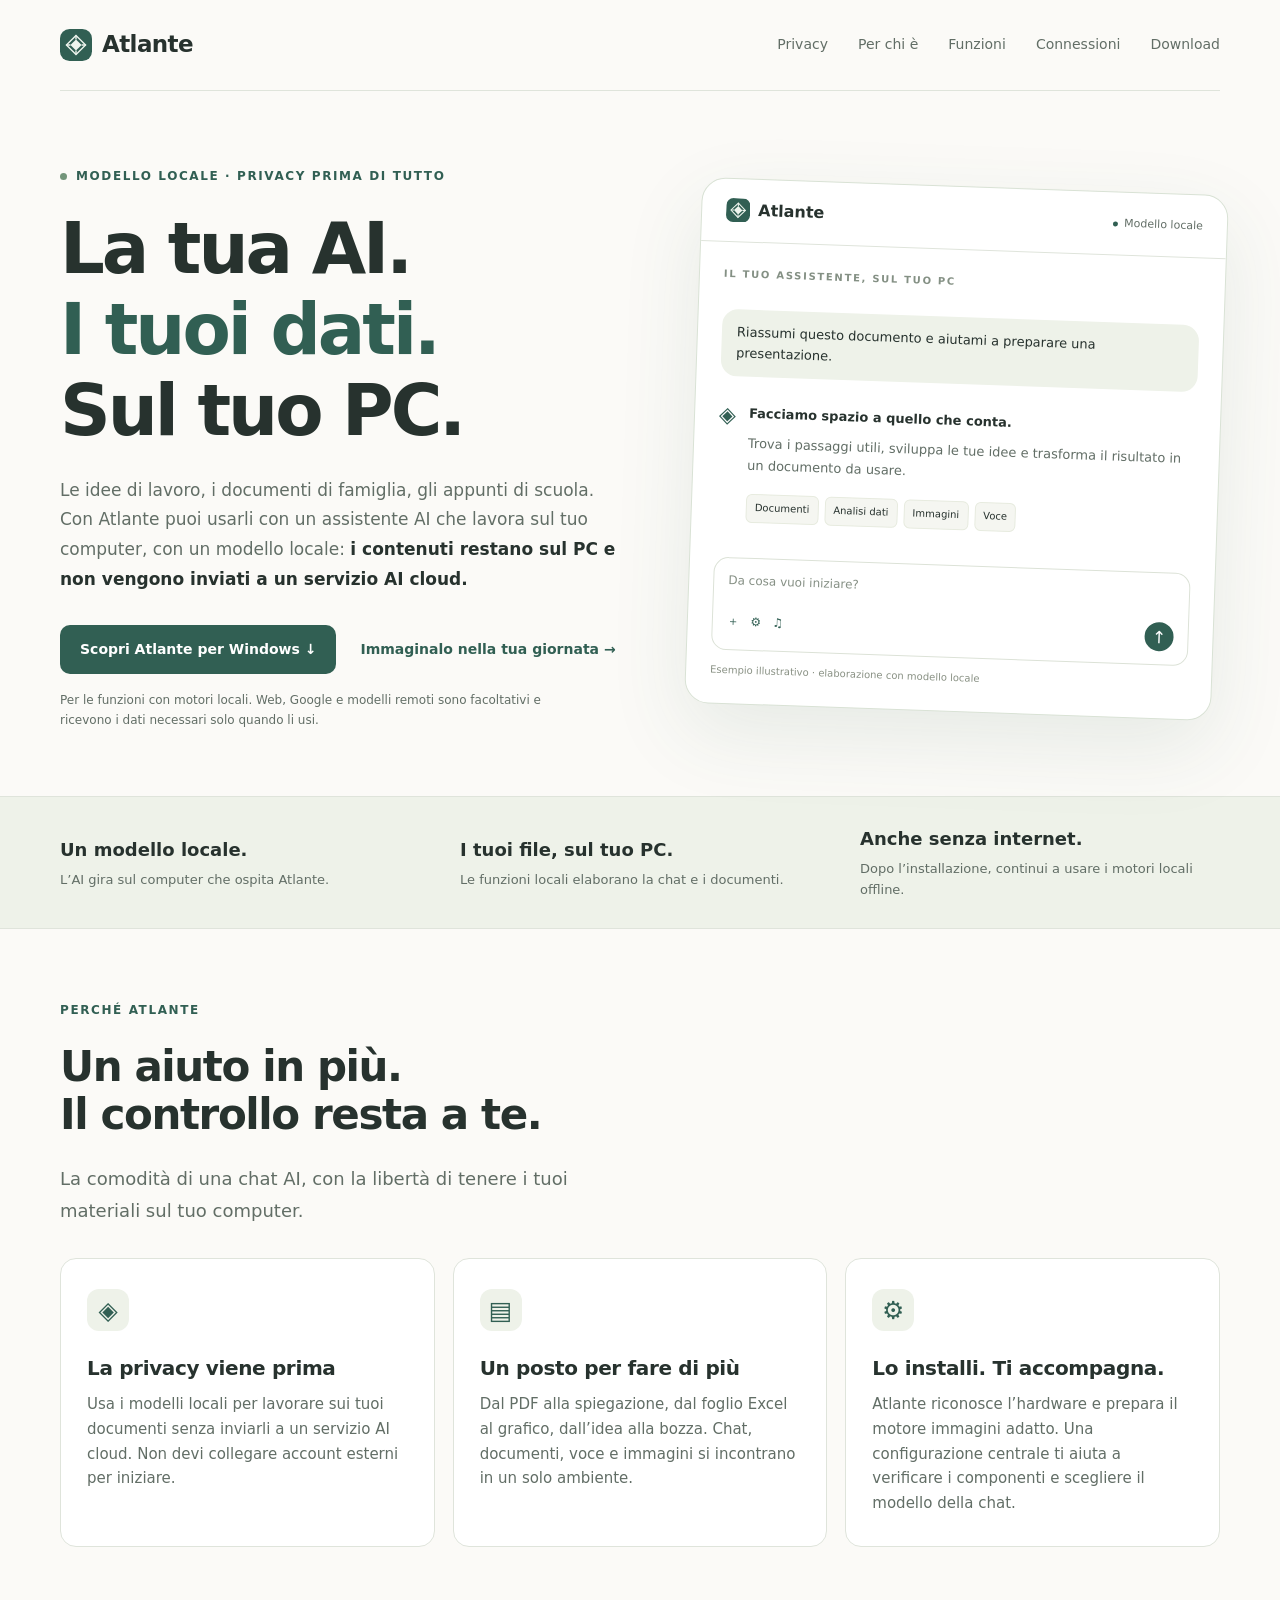
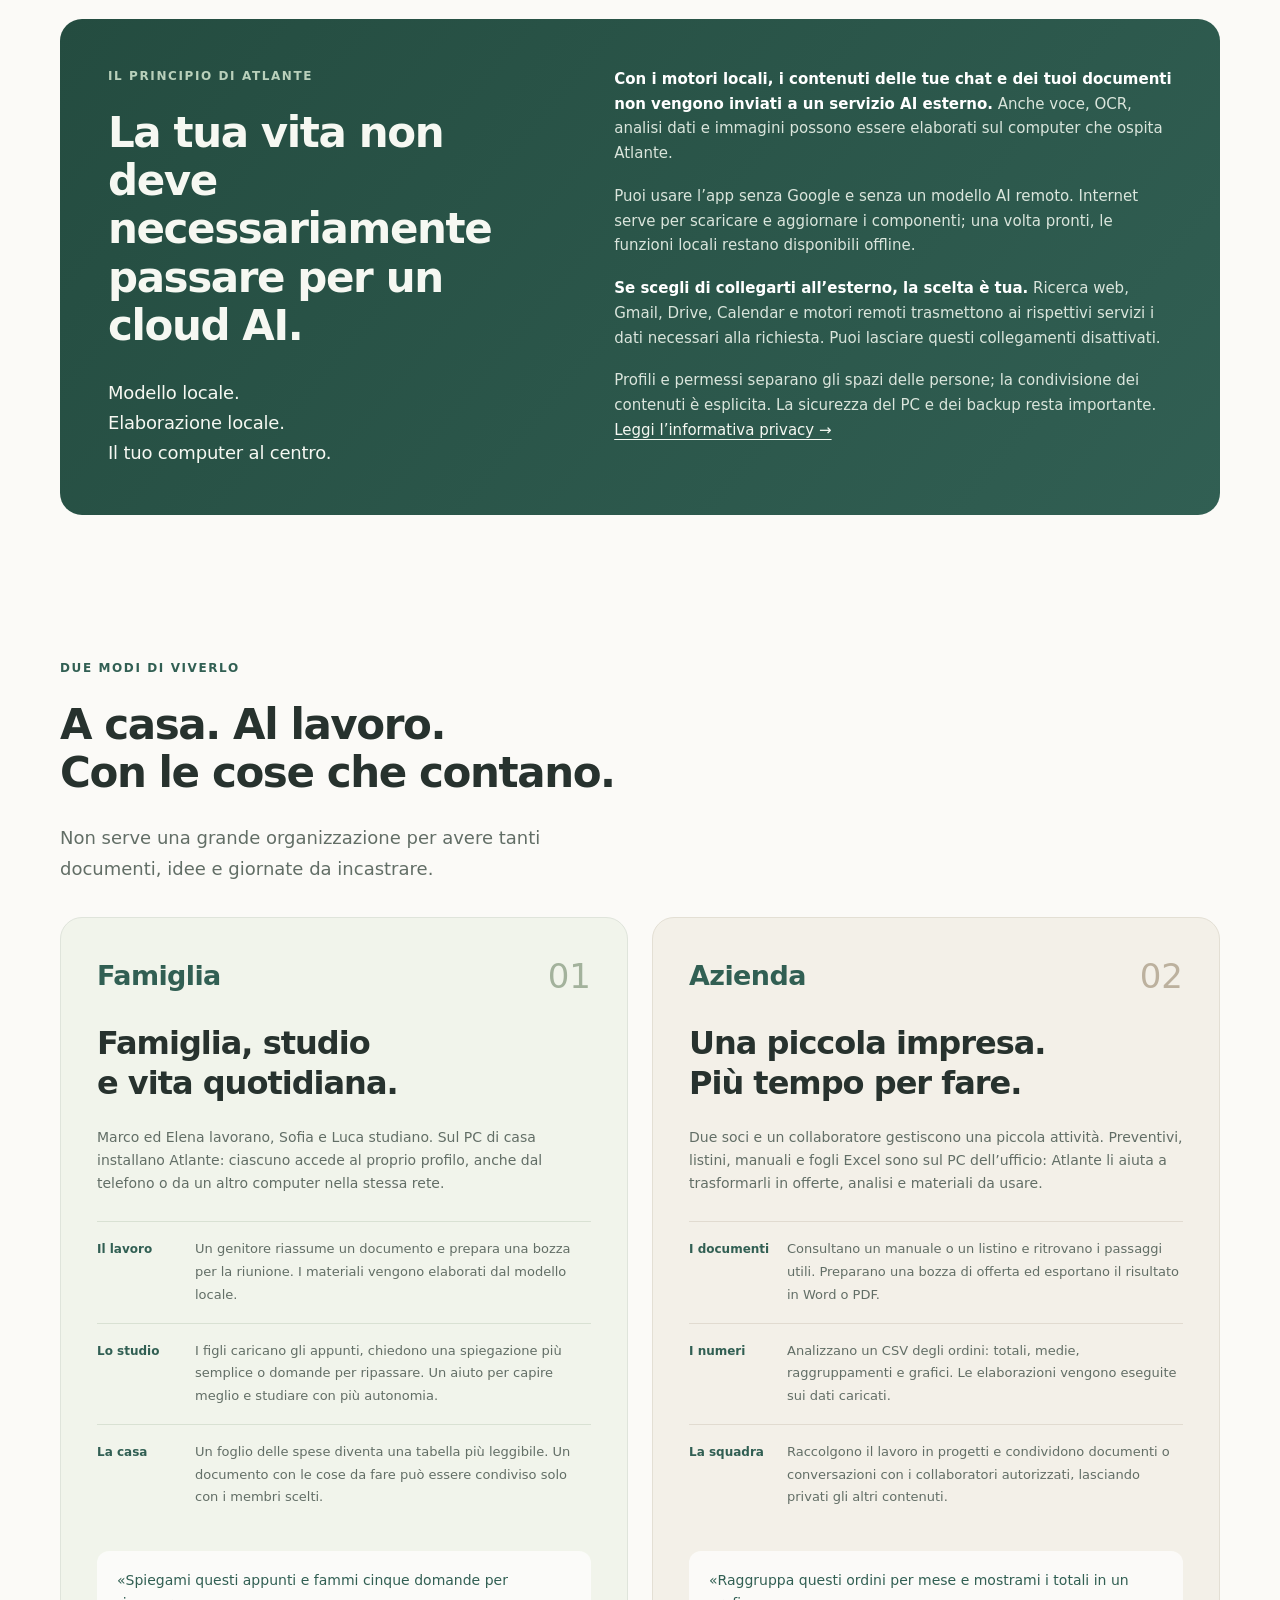
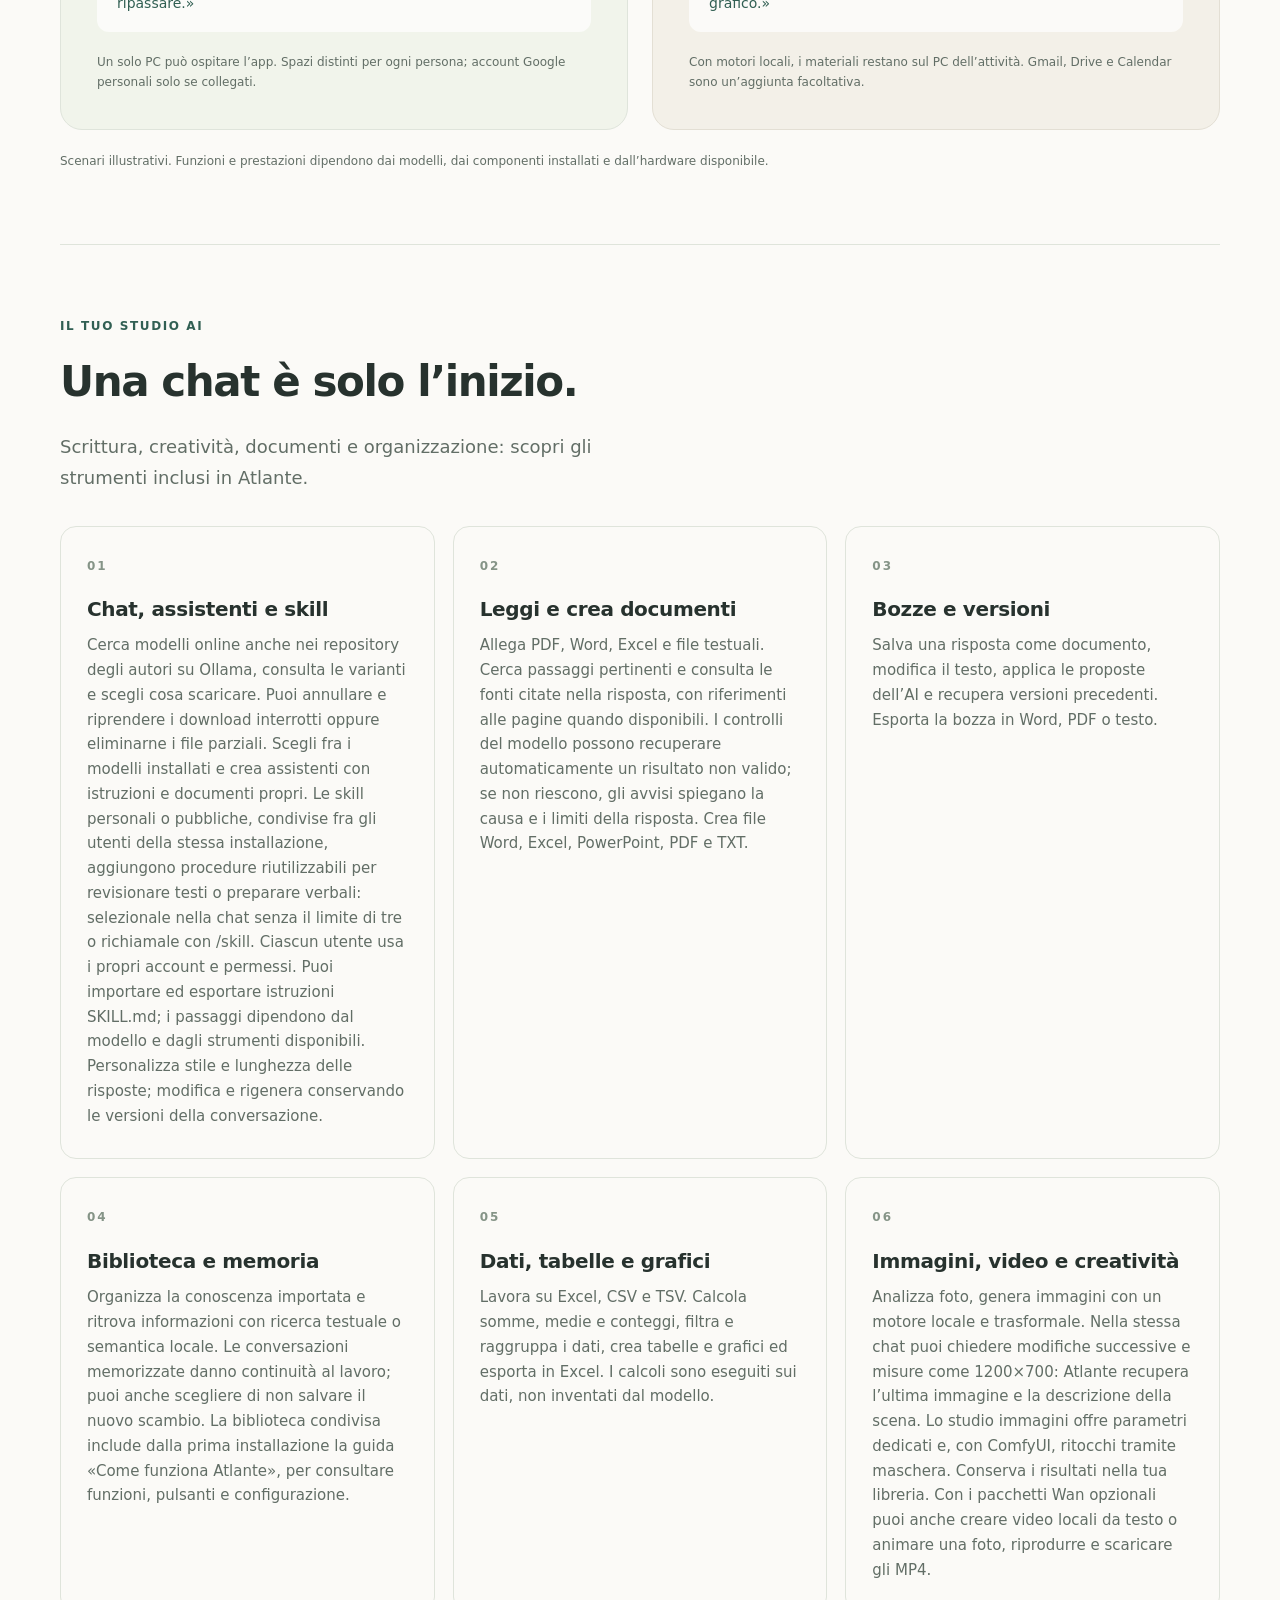
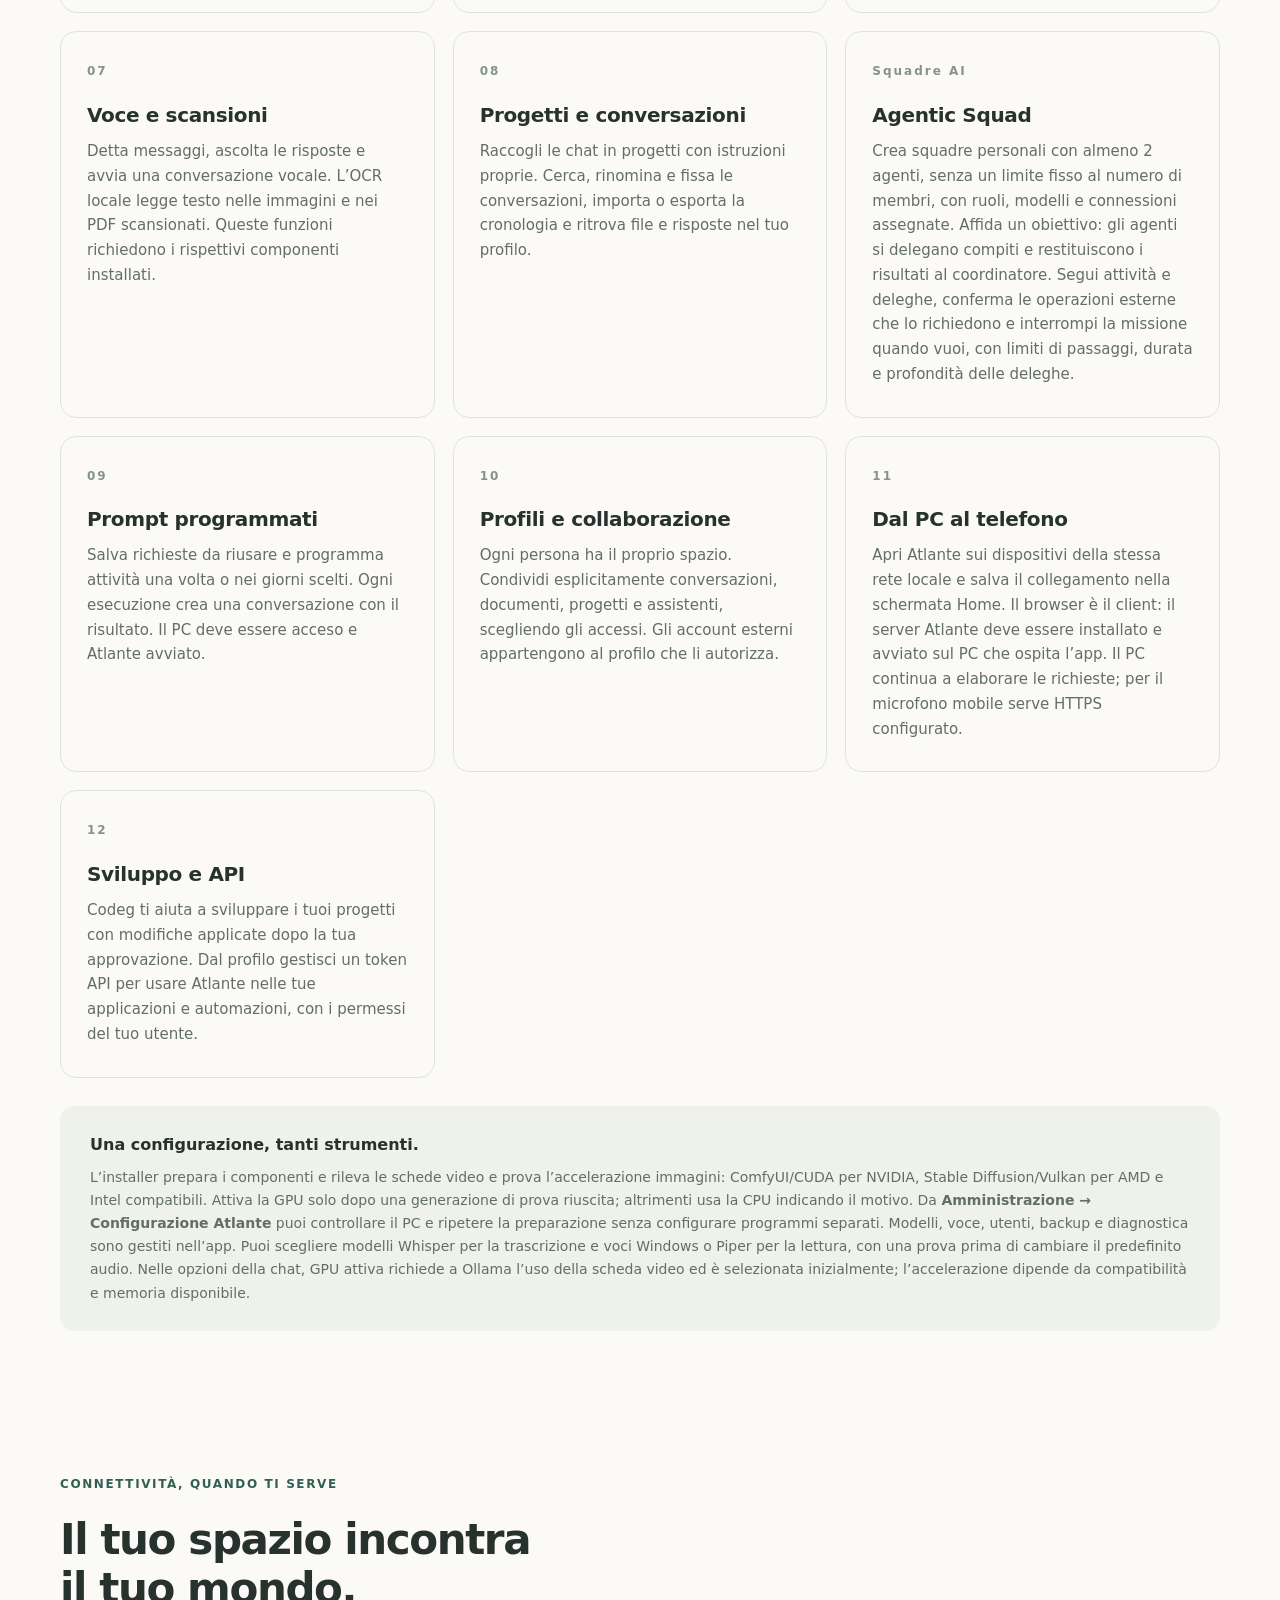
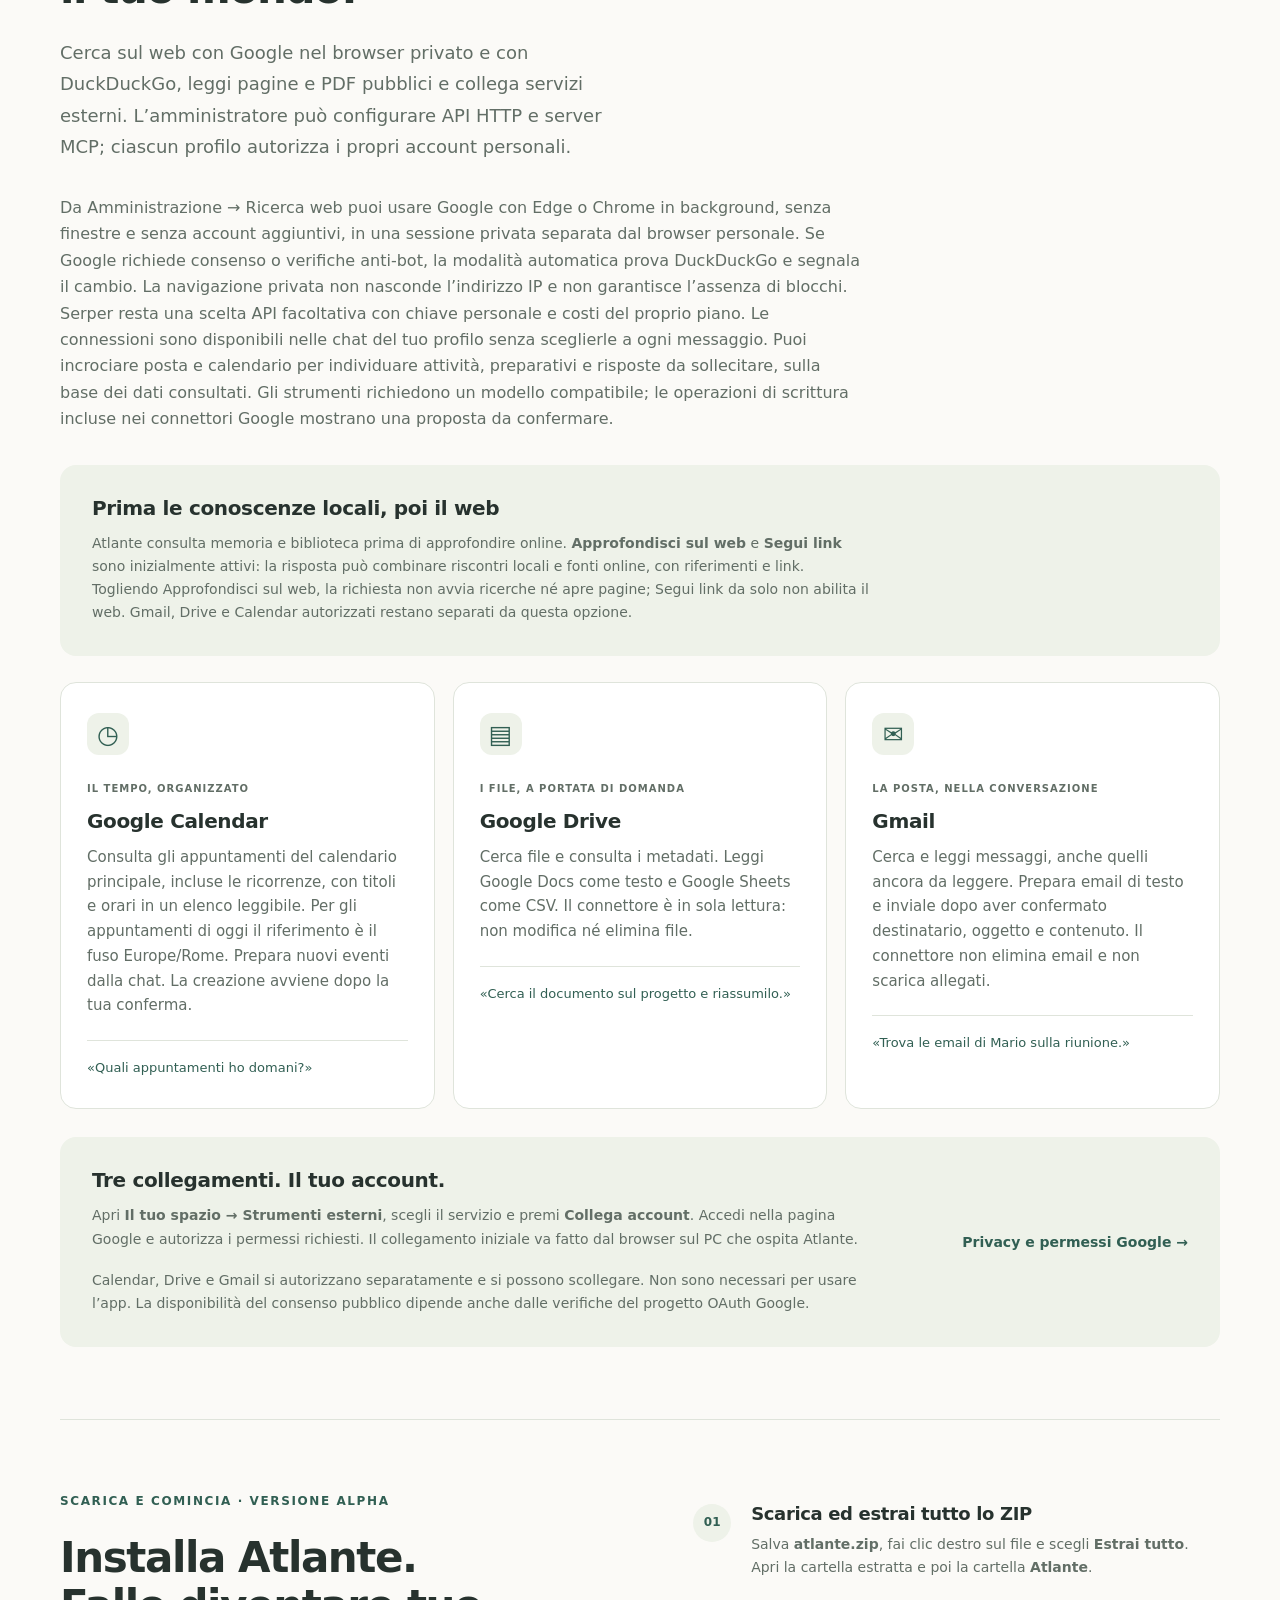
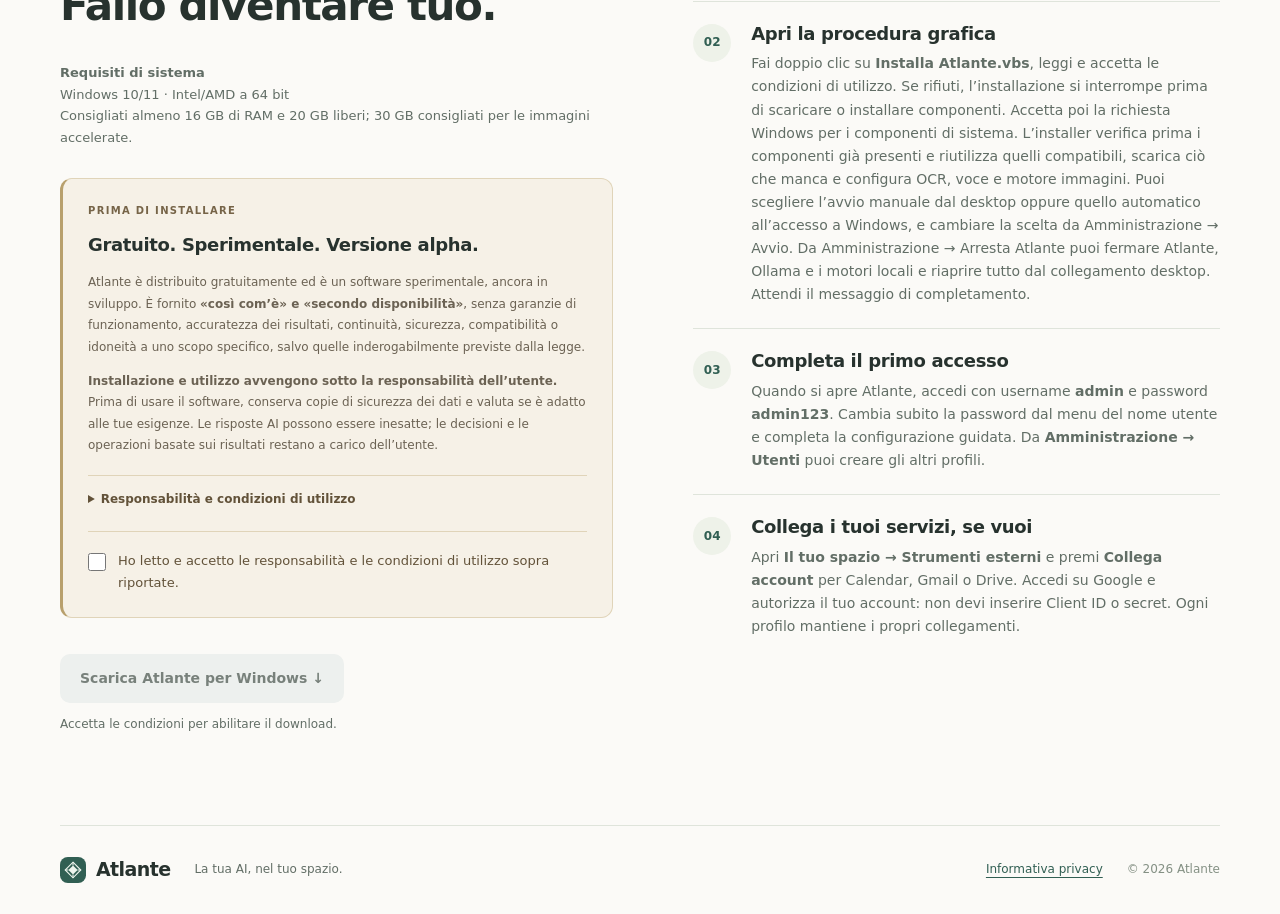
==== commit c8325d8f: "correzioni" ====
--- a/index.html
+++ b/index.html
@@ -17,7 +17,7 @@
 <article class="card"><span class="feature-number">06</span><h3>Immagini, video e creatività</h3><p>Analizza foto, genera immagini con un motore locale e trasformale. Nella stessa chat puoi chiedere modifiche successive e misure come 1200×700: Atlante recupera l’ultima immagine e la descrizione della scena. Lo studio immagini offre parametri dedicati e, con ComfyUI, ritocchi tramite maschera. Conserva i risultati nella tua libreria. Con i pacchetti Wan opzionali puoi anche creare video locali da testo o animare una foto, riprodurre e scaricare gli MP4.</p></article>
 <article class="card"><span class="feature-number">07</span><h3>Voce e scansioni</h3><p>Detta messaggi, ascolta le risposte e avvia una conversazione vocale. L’OCR locale legge testo nelle immagini e nei PDF scansionati. Queste funzioni richiedono i rispettivi componenti installati.</p></article>
 <article class="card"><span class="feature-number">08</span><h3>Progetti e conversazioni</h3><p>Raccogli le chat in progetti con istruzioni proprie. Cerca, rinomina e fissa le conversazioni, importa o esporta la cronologia e ritrova file e risposte nel tuo profilo.</p></article>
-<article class="card"><span class="feature-number">Squadre AI</span><h3>Agentic Squad</h3><p>Crea squadre personali da 2 a 8 agenti con ruoli, modelli e connessioni assegnate. Affida un obiettivo: gli agenti si delegano compiti e restituiscono i risultati al coordinatore. Segui attività e deleghe, conferma le operazioni esterne che lo richiedono e interrompi la missione quando vuoi, con limiti di passaggi e durata.</p></article>
+<article class="card"><span class="feature-number">Squadre AI</span><h3>Agentic Squad</h3><p>Crea squadre personali con almeno 2 agenti, senza un limite fisso al numero di membri, con ruoli, modelli e connessioni assegnate. Affida un obiettivo: gli agenti si delegano compiti e restituiscono i risultati al coordinatore. Segui attività e deleghe, conferma le operazioni esterne che lo richiedono e interrompi la missione quando vuoi, con limiti di passaggi, durata e profondità delle deleghe.</p></article>
 <article class="card"><span class="feature-number">09</span><h3>Prompt programmati</h3><p>Salva richieste da riusare e programma attività una volta o nei giorni scelti. Ogni esecuzione crea una conversazione con il risultato. Il PC deve essere acceso e Atlante avviato.</p></article>
 <article class="card"><span class="feature-number">10</span><h3>Profili e collaborazione</h3><p>Ogni persona ha il proprio spazio. Condividi esplicitamente conversazioni, documenti, progetti e assistenti, scegliendo gli accessi. Gli account esterni appartengono al profilo che li autorizza.</p></article>
 <article class="card"><span class="feature-number">11</span><h3>Dal PC al telefono</h3><p>Apri Atlante sui dispositivi della stessa rete locale e salva il collegamento nella schermata Home. Il browser è il client: il server Atlante deve essere installato e avviato sul PC che ospita l’app. Il PC continua a elaborare le richieste; per il microfono mobile serve HTTPS configurato.</p></article>
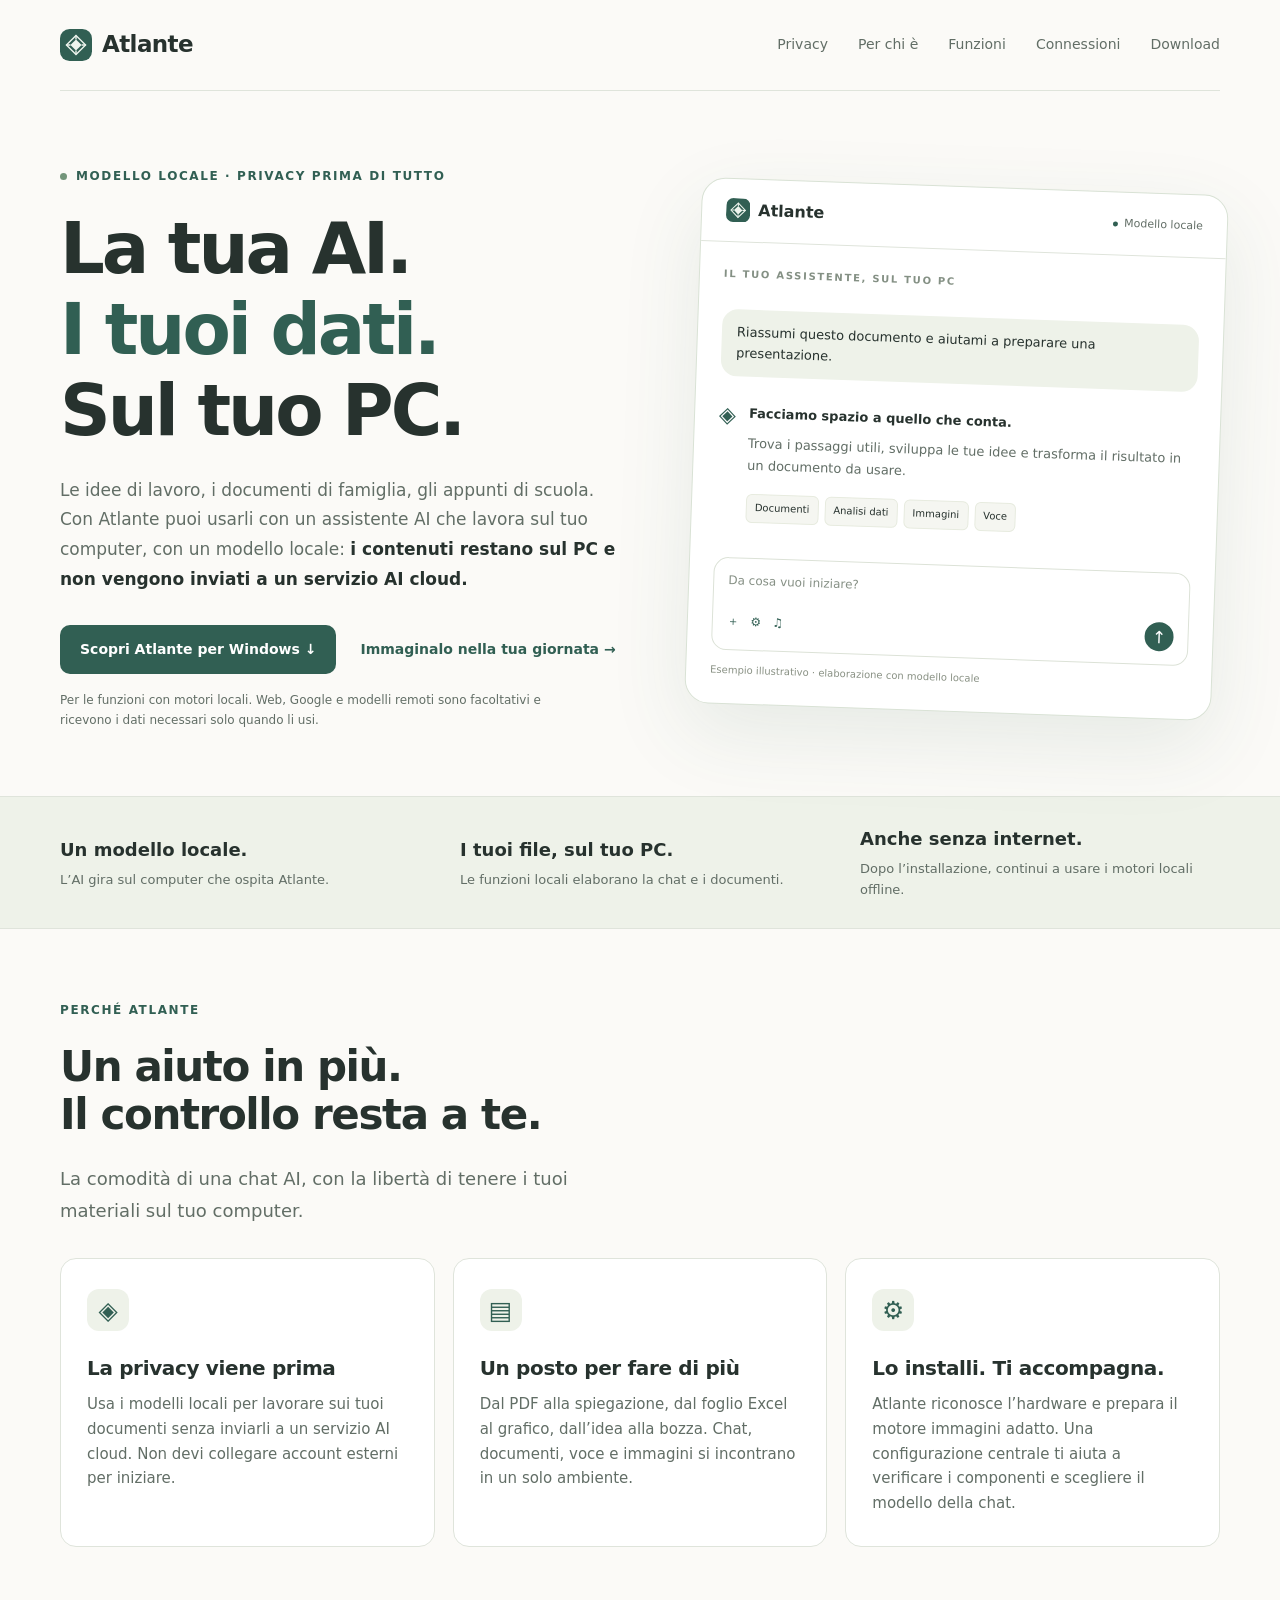
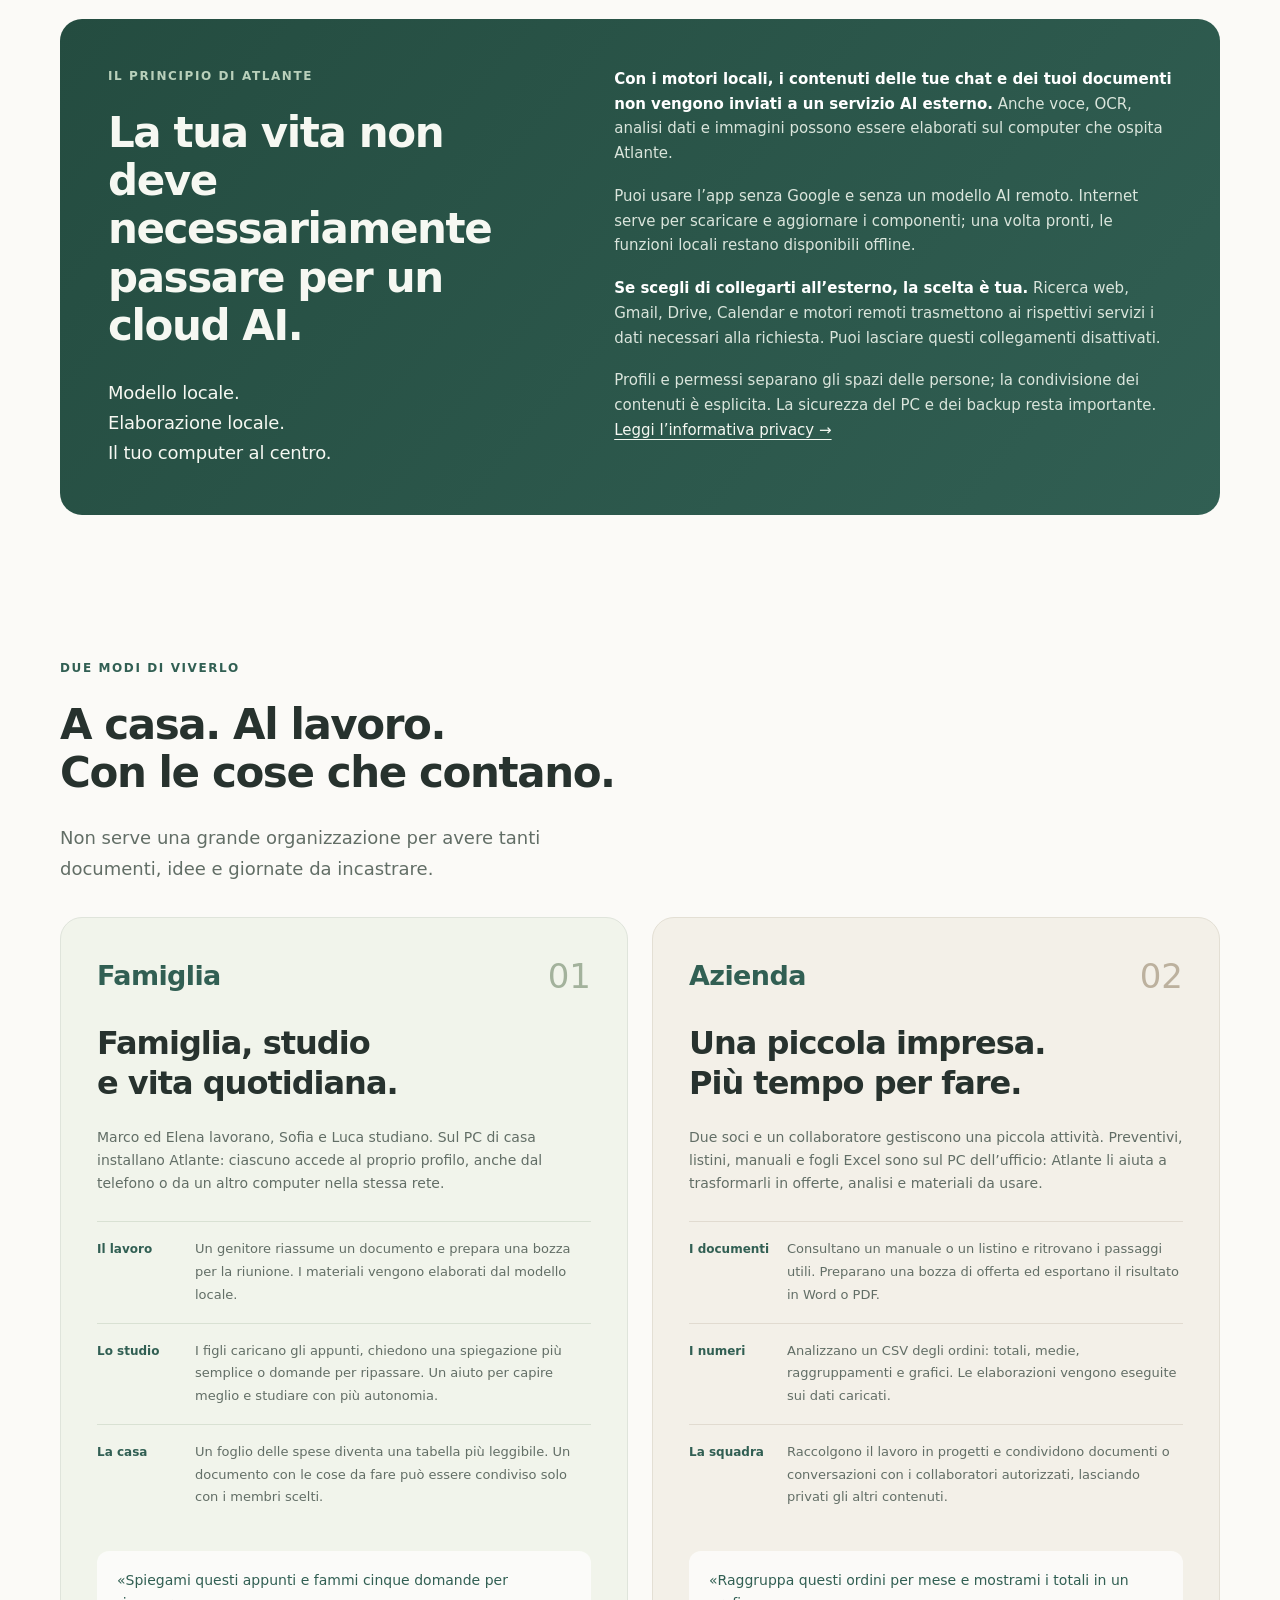
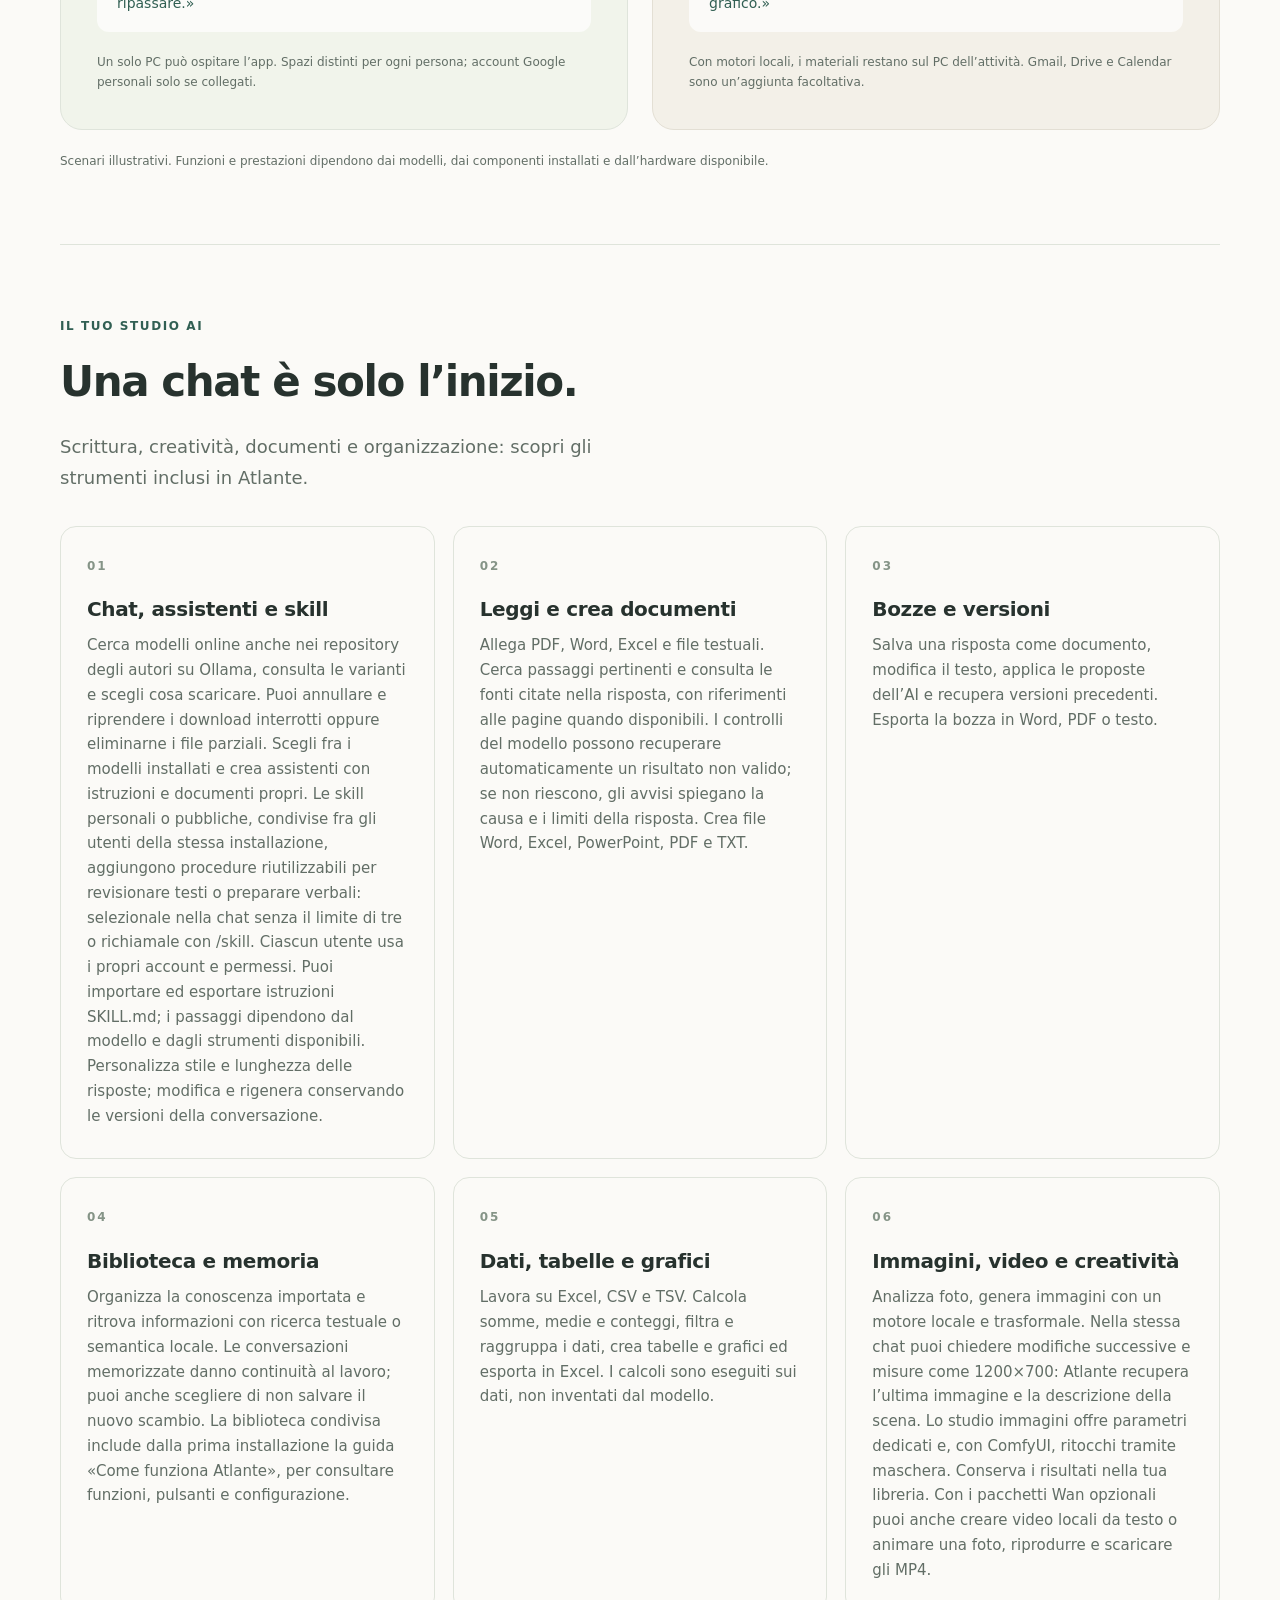
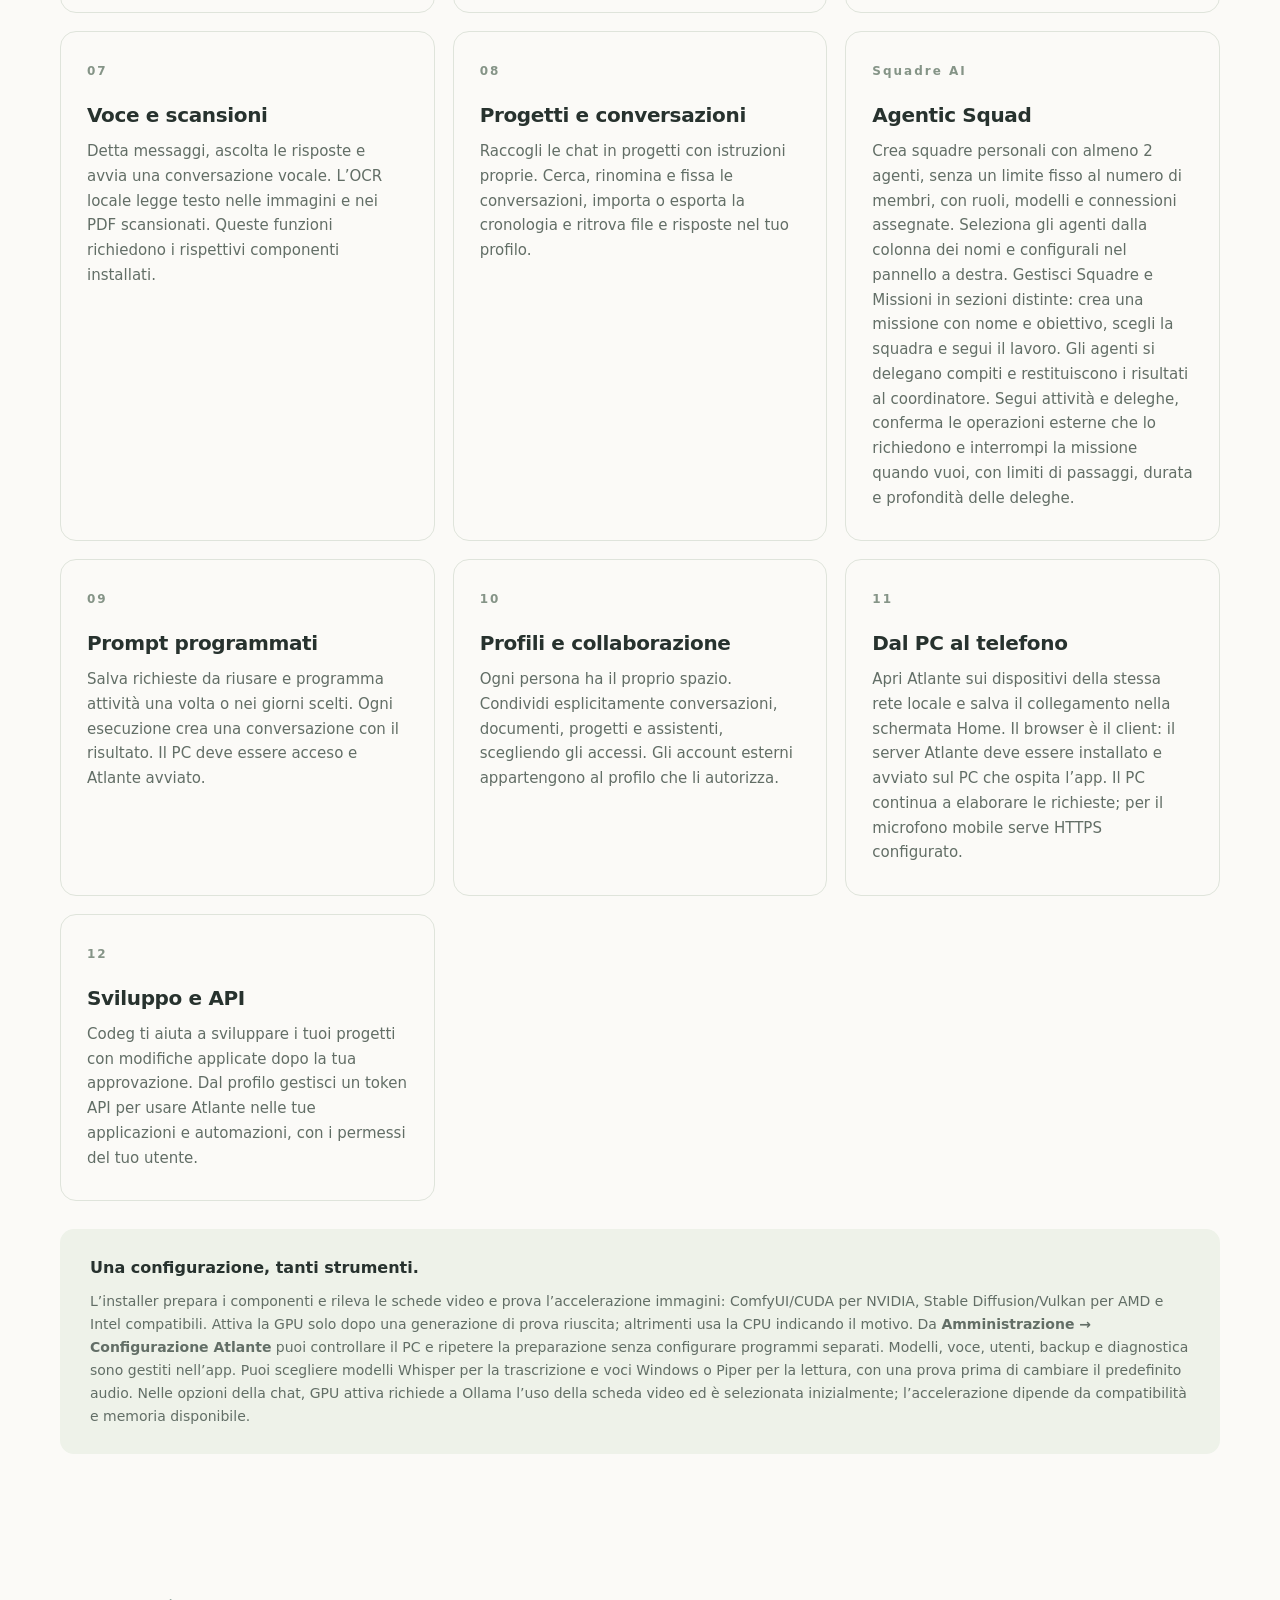
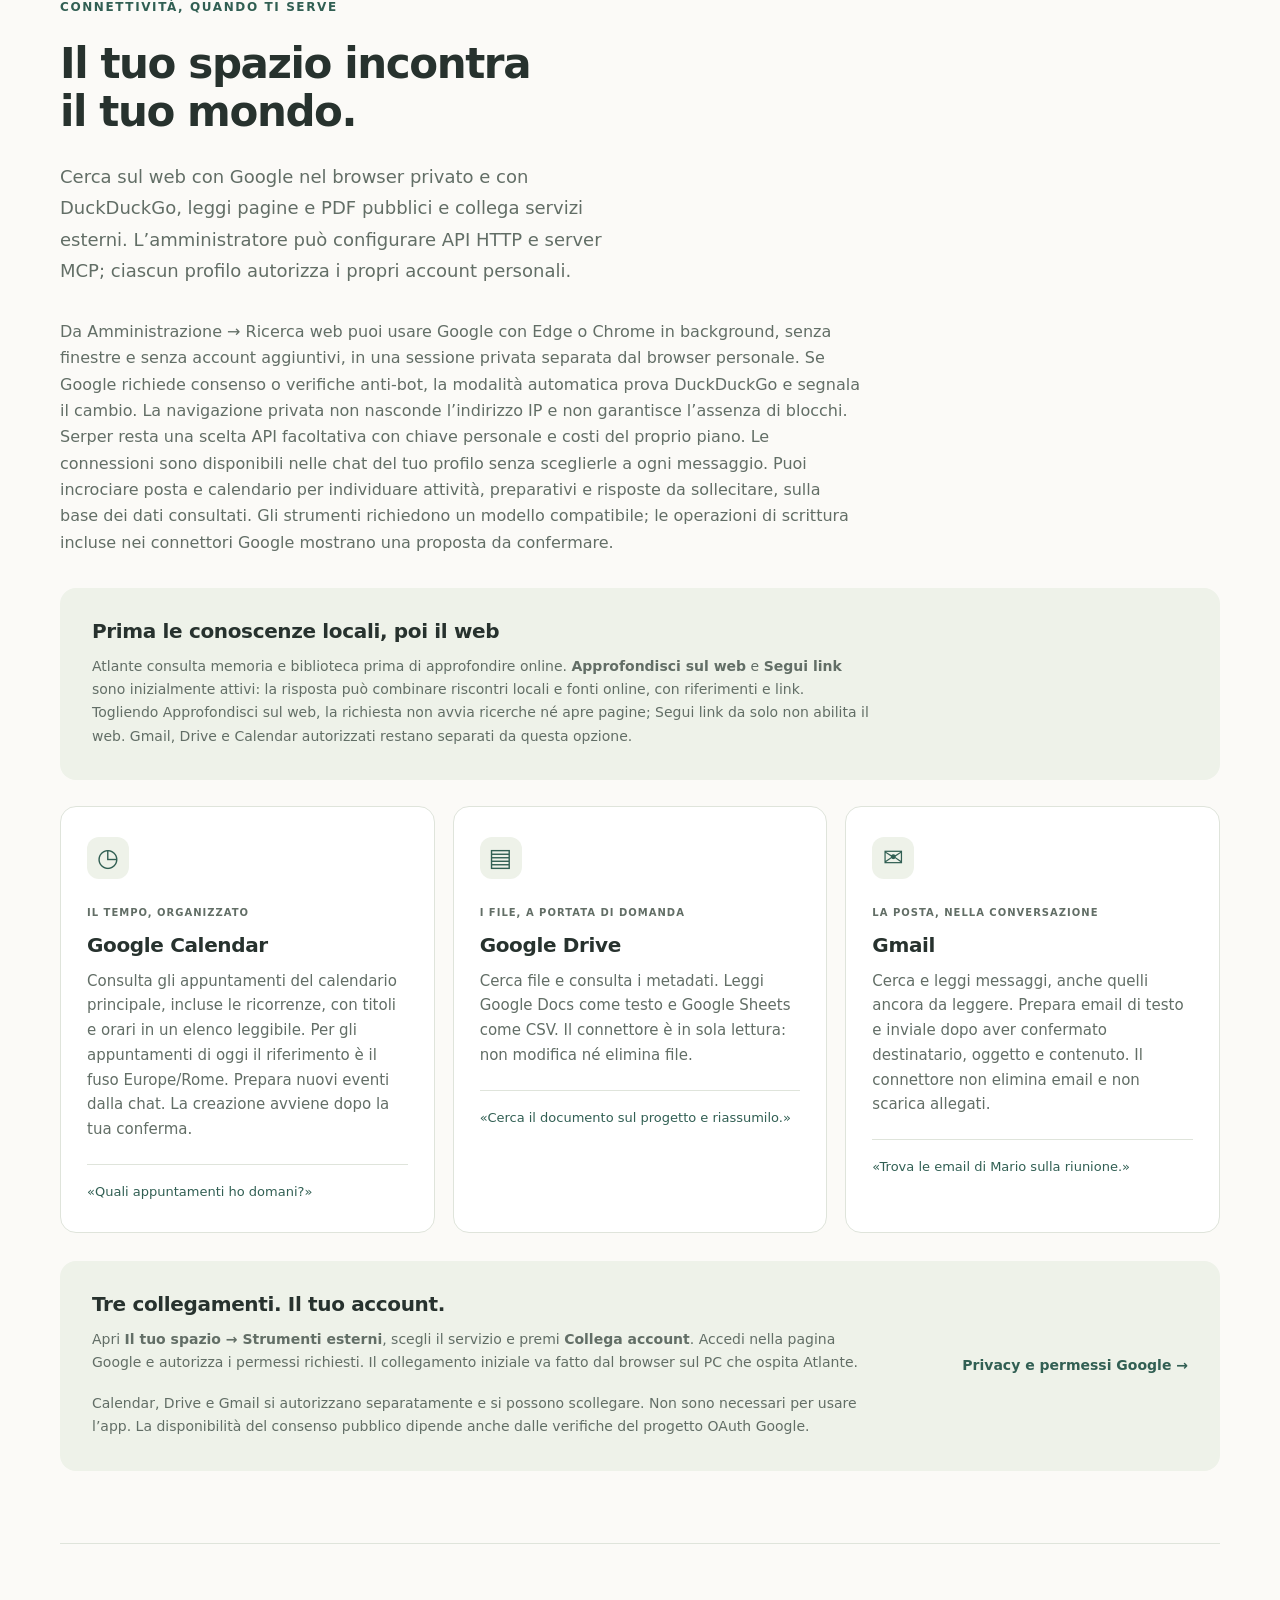
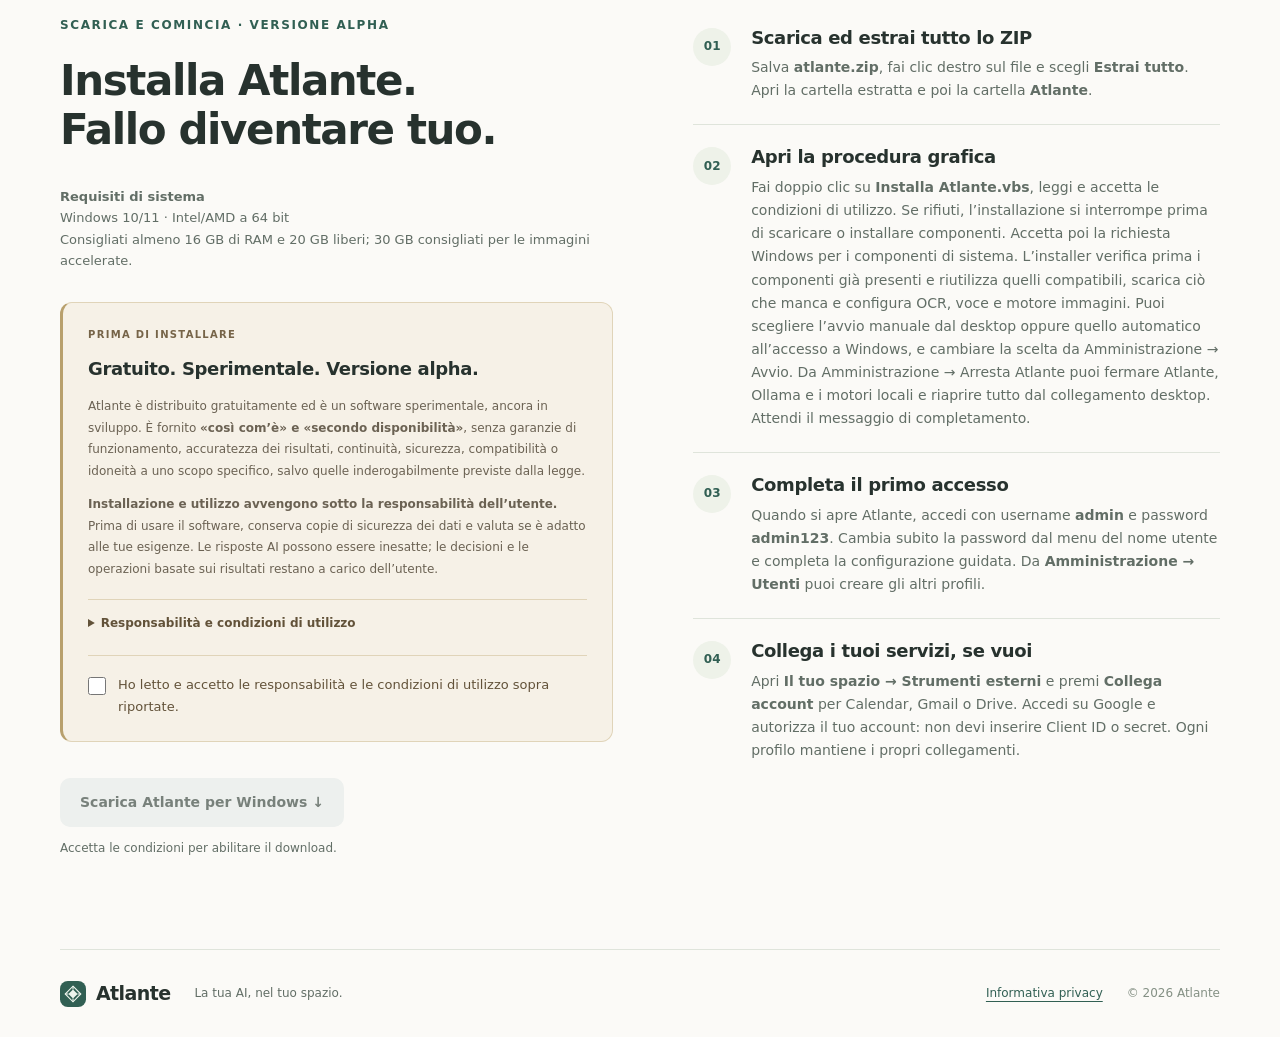
==== commit 6de8f5c3: "agenticOk" ====
--- a/index.html
+++ b/index.html
@@ -17,7 +17,7 @@
 <article class="card"><span class="feature-number">06</span><h3>Immagini, video e creatività</h3><p>Analizza foto, genera immagini con un motore locale e trasformale. Nella stessa chat puoi chiedere modifiche successive e misure come 1200×700: Atlante recupera l’ultima immagine e la descrizione della scena. Lo studio immagini offre parametri dedicati e, con ComfyUI, ritocchi tramite maschera. Conserva i risultati nella tua libreria. Con i pacchetti Wan opzionali puoi anche creare video locali da testo o animare una foto, riprodurre e scaricare gli MP4.</p></article>
 <article class="card"><span class="feature-number">07</span><h3>Voce e scansioni</h3><p>Detta messaggi, ascolta le risposte e avvia una conversazione vocale. L’OCR locale legge testo nelle immagini e nei PDF scansionati. Queste funzioni richiedono i rispettivi componenti installati.</p></article>
 <article class="card"><span class="feature-number">08</span><h3>Progetti e conversazioni</h3><p>Raccogli le chat in progetti con istruzioni proprie. Cerca, rinomina e fissa le conversazioni, importa o esporta la cronologia e ritrova file e risposte nel tuo profilo.</p></article>
-<article class="card"><span class="feature-number">Squadre AI</span><h3>Agentic Squad</h3><p>Crea squadre personali con almeno 2 agenti, senza un limite fisso al numero di membri, con ruoli, modelli e connessioni assegnate. Affida un obiettivo: gli agenti si delegano compiti e restituiscono i risultati al coordinatore. Segui attività e deleghe, conferma le operazioni esterne che lo richiedono e interrompi la missione quando vuoi, con limiti di passaggi, durata e profondità delle deleghe.</p></article>
+<article class="card"><span class="feature-number">Squadre AI</span><h3>Agentic Squad</h3><p>Crea squadre personali con almeno 2 agenti, senza un limite fisso al numero di membri, con ruoli, modelli e connessioni assegnate. Seleziona gli agenti dalla colonna dei nomi e configurali nel pannello a destra. Gestisci Squadre e Missioni in sezioni distinte: crea una missione con nome e obiettivo, scegli la squadra e segui il lavoro. Gli agenti si delegano compiti e restituiscono i risultati al coordinatore. Segui attività e deleghe, conferma le operazioni esterne che lo richiedono e interrompi la missione quando vuoi, con limiti di passaggi, durata e profondità delle deleghe.</p></article>
 <article class="card"><span class="feature-number">09</span><h3>Prompt programmati</h3><p>Salva richieste da riusare e programma attività una volta o nei giorni scelti. Ogni esecuzione crea una conversazione con il risultato. Il PC deve essere acceso e Atlante avviato.</p></article>
 <article class="card"><span class="feature-number">10</span><h3>Profili e collaborazione</h3><p>Ogni persona ha il proprio spazio. Condividi esplicitamente conversazioni, documenti, progetti e assistenti, scegliendo gli accessi. Gli account esterni appartengono al profilo che li autorizza.</p></article>
 <article class="card"><span class="feature-number">11</span><h3>Dal PC al telefono</h3><p>Apri Atlante sui dispositivi della stessa rete locale e salva il collegamento nella schermata Home. Il browser è il client: il server Atlante deve essere installato e avviato sul PC che ospita l’app. Il PC continua a elaborare le richieste; per il microfono mobile serve HTTPS configurato.</p></article>
